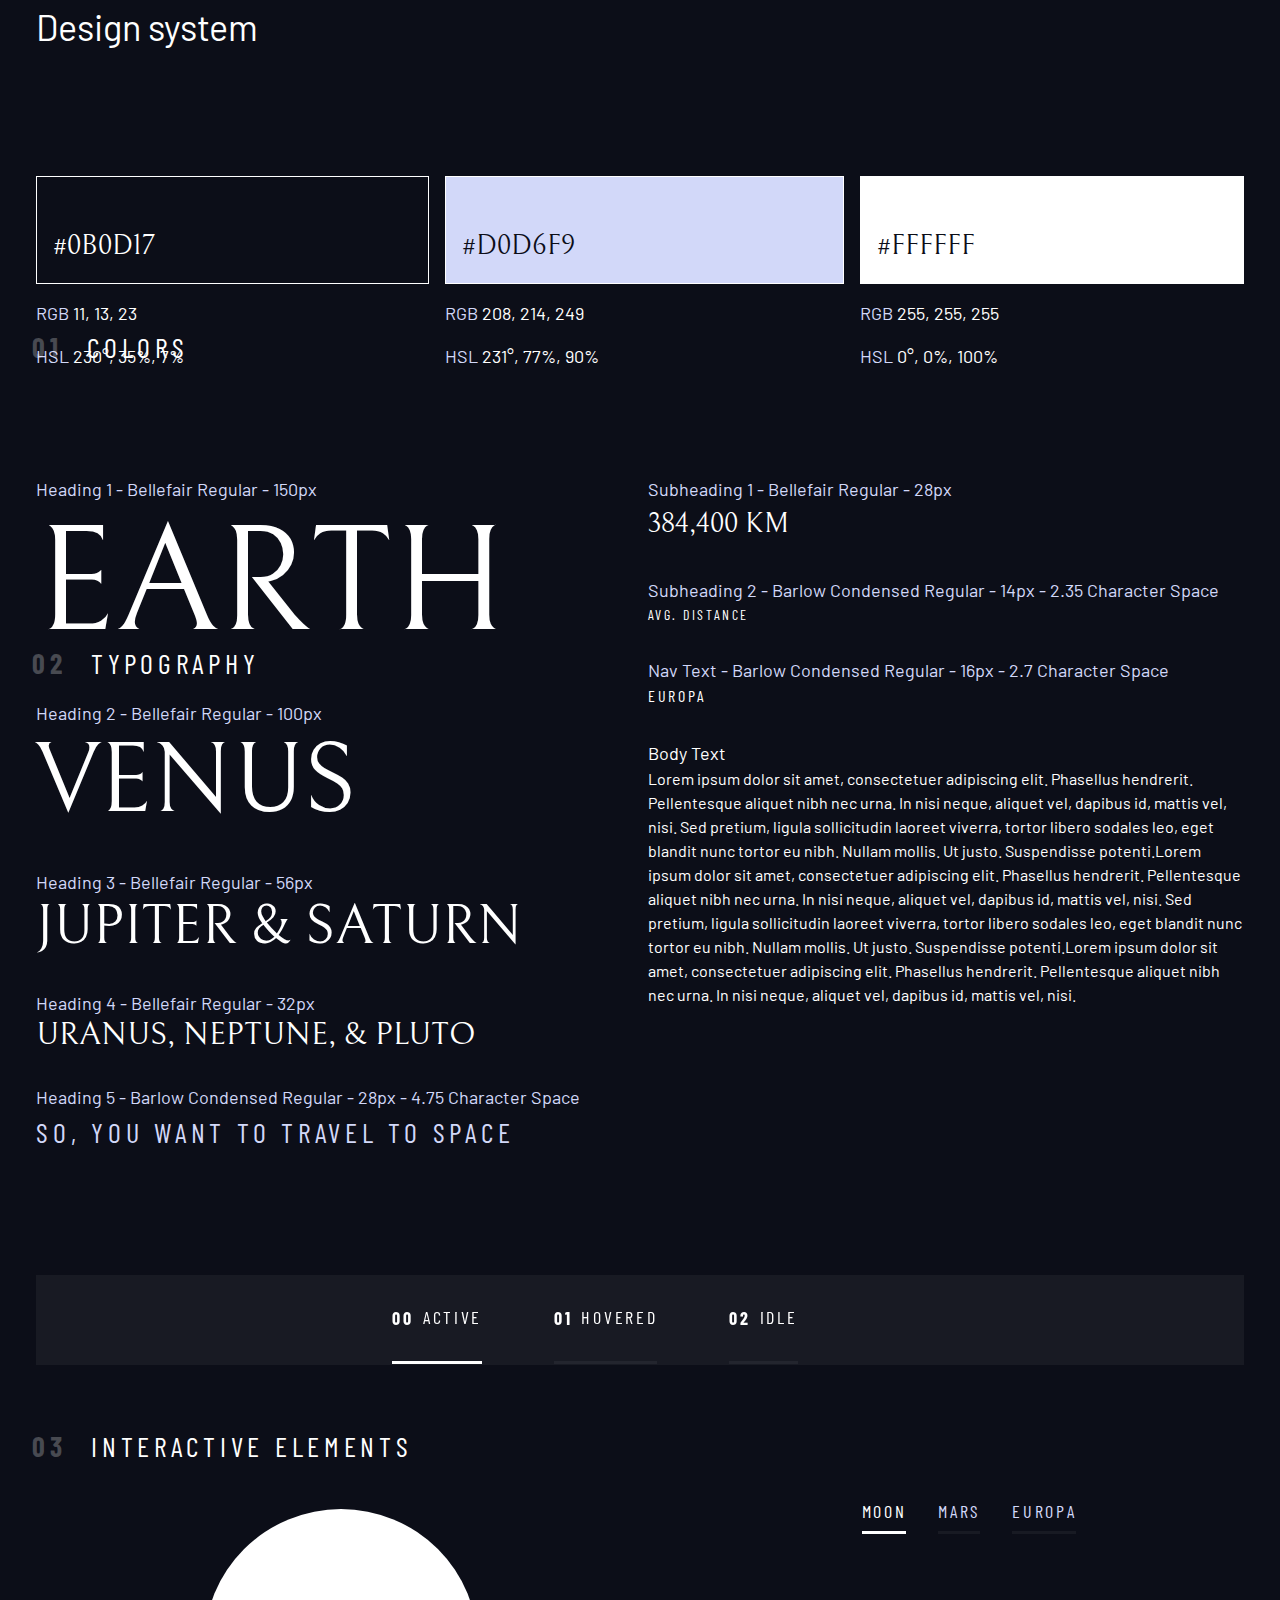
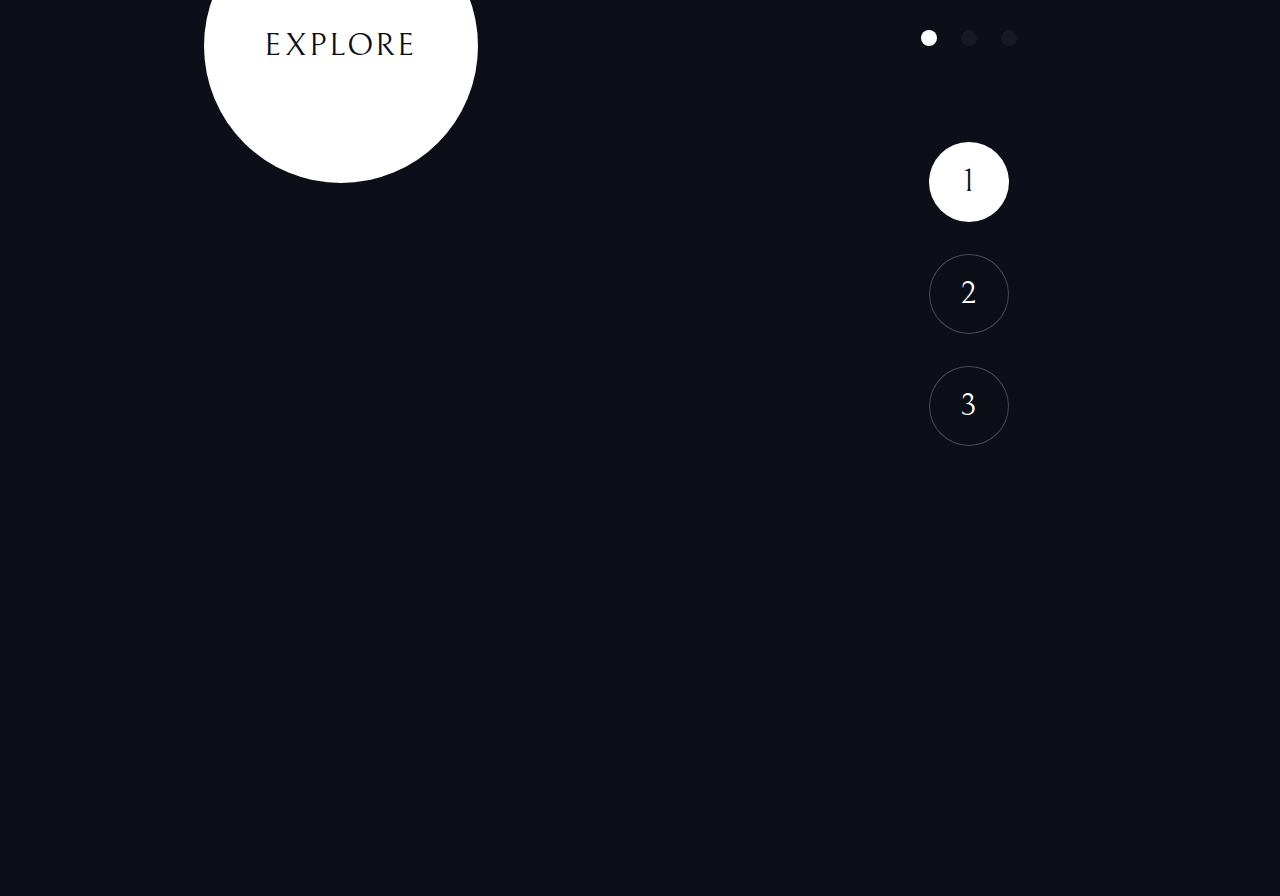
==== design-system.html @ 11d65f8b "initial commit" ====
<!DOCTYPE html>
<html lang="en">
<head>
    <meta charset="UTF-8">
    <meta name="viewport" content="width=device-width, initial-scale=1.0">
    <title>Design system</title>

    <!-- Google fonts -->
    <link rel="preconnect" href="https://fonts.googleapis.com">
    <link rel="preconnect" href="https://fonts.gstatic.com" crossorigin>
    <link href="https://fonts.googleapis.com/css2?family=Barlow+Condensed:wght@400;700&family=Bellefair&family=Barlow:wght@400;700&display=swap"
        rel="stylesheet">

    <link rel="stylesheet" href="./index.css">
</head>
<body>
        
    <div class="container">
        <h1>Design system</h1>
        
        <section id="colors" class="flow" style="margin: 4rem 0">
            <h2 class="numbered-title"><span>01</span> colors</h2>
            <div class="flex">
                <div class="flow" style="flex-grow: 1;">
                    <div class="bg-dark text-white ff-serif fs-500" style="padding: 3rem 1rem 1rem; border: 1px solid white">#0B0D17</div>
                    <p><span class="text-light">RGB</span> 11, 13, 23</p>
                    <p><span class="text-light">HSL</span> 230°, 35%, 7%</p>
                </div>
                <div class="flow" style="flex-grow: 1;">
                    <div class="bg-light text-dark ff-serif fs-500" style="padding: 3rem 1rem 1rem; border: 1px solid white">#D0D6F9</div>
                    <p><span class="text-light">RGB</span> 208, 214, 249</p>
                    <p><span class="text-light">HSL</span> 231°, 77%, 90%</p>
                </div>
                <div class="flow" style="flex-grow: 1;">
                    <div class="bg-white text-dark ff-serif fs-500" style="padding: 3rem 1rem 1rem; border: 1px solid white;">#FFFFFF</div>
                    <p><span class="text-light">RGB</span> 255, 255, 255</p>
                    <p><span class="text-light">HSL</span> 0°, 0%, 100%</p>
                </div>
            </div>
        </section>




        <section id="typography"  style="margin: 4rem 0">
            <h2 class="numbered-title"><span >02 </span>Typography</h2>
            <div class="flex">
                <div class="flow" style="flex-basis: 100%; --flow-space: 2rem;">
                    <div> 
                        <p class="text-light">Heading 1 - Bellefair Regular - 150px</p>
                        <p class="ff-serif uppercase fs-900">Earth</p>
                    </div>
                    <div> 
                        <p class="text-light">Heading 2 - Bellefair Regular - 100px</p>
                        <p class="ff-serif uppercase fs-800">Venus</p>
                    </div>
                    <div> 
                        <p class="text-light">Heading 3 - Bellefair Regular - 56px</p>
                        <p class="ff-serif uppercase fs-700">Jupiter & Saturn</p>
                    </div>
                    <div> 
                        <p class="text-light">Heading 4 - Bellefair Regular - 32px</p>
                        <p class="ff-serif uppercase fs-600">Uranus, Neptune, & Pluto</p>
                    </div>
                    <div> 
                        <p class="text-light">Heading 5 - Barlow Condensed Regular - 28px - 4.75 Character Space</p>
                        <p class="ff-sans-cond letter-spacing-1 uppercase fs-500 text-light">So, you want to travel to space</p>
                    </div>
                
                </div>
                
                <div class="flow" style="flex-basis: 100%; --flow-space: 2rem;">
                    <div> 
                        <p class="text-light">Subheading 1 - Bellefair Regular - 28px</p>
                        <p class="fs-500 ff-serif uppercase">384,400 km</p>
                    </div>
                    <div> 
                        <p class="text-light">Subheading 2 - Barlow Condensed Regular - 14px - 2.35 Character Space</p>
                        <p class="fs-200 ff-sans-cond uppercase letter-spacing-3">Avg. Distance</p>
                    </div>
                    <div> 
                        <p class="text-light">Nav Text - Barlow Condensed Regular - 16px - 2.7 Character Space</p>
                        <p class="fs-300 ff-sans-cond uppercase letter-spacing-2">Europa</p>
                    </div>
                    <div> 
                        <p class="text-grey">Body Text</p>
                        <p class="fs-300">Lorem ipsum dolor sit amet, consectetuer adipiscing elit. Phasellus hendrerit. Pellentesque aliquet nibh nec urna. In nisi neque, aliquet vel, dapibus id, mattis vel, nisi. Sed pretium, ligula sollicitudin laoreet viverra, tortor libero sodales leo, eget blandit nunc tortor eu nibh. Nullam mollis. Ut justo. Suspendisse potenti.Lorem ipsum dolor sit amet, consectetuer adipiscing elit. Phasellus hendrerit. Pellentesque aliquet nibh nec urna. In nisi neque, aliquet vel, dapibus id, mattis vel, nisi. Sed pretium, ligula sollicitudin laoreet viverra, tortor libero sodales leo, eget blandit nunc tortor eu nibh. Nullam mollis. Ut justo. Suspendisse potenti.Lorem ipsum dolor sit amet, consectetuer adipiscing elit. Phasellus hendrerit. Pellentesque aliquet nibh nec urna. In nisi neque, aliquet vel, dapibus id, mattis vel, nisi. </p>
                    </div>
                </div>
            </div>
        </section>



        <section class="flow" id="interactive-elements">
            <h2 class="numbered-title"><span>03</span> Interactive elements</h2>
            
            <!-- navigation -->
            <div>
                <nav>
                        <ul class="primary-navigation underline-indicators">
                        <li class="active"><span>00</span><a href="">Active</a>
                        <li><span>01</span><a href="">Hovered</a>
                        <li><span>02</span><a href="">Idle</a>
                    </ul>
                </nav>
            </div>
            
            <div class="flex flow" style="justify-content: center; gap: 24rem; --flow-space: 4rem;">
                <div style="margin-top: 5rem;">
                    <!-- explore button -->
                    <!-- for future proofing reasons, the class for this button is "large button" instead of
                    explore button in case its text changes. -->
                    <a href="#" class="flex large-button uppercase ff-serif fs-600 bg-white text-dark letter-spacing-3">Explore</a>
                    <!-- starting this off with utility classes so if there are changes in th future its plug and play. finishing off with large-
                    button class. -->
                </div>
                
                <div class="flow" style="margin-bottom: 50vh; --flow-space: 4rem;">
                    <!-- Tabs -->
                    <div class="tabs-navigation underline-indicators">
                        <button aria-selected="true">Moon</button>
                        <button aria-selected="false">Mars</button>
                        <button aria-selected="false">Europa</button>
                    </div>
                    
                    
                    <!-- Dots -->

                    <div class="dot-indicators flex" style="margin-top: 6rem;">
                        <button aria-selected="true"><span class="sr-only">Slide title</span></button>
                        <button aria-selected="false"><span class="sr-only">Slide title</span></button>
                        <button aria-selected="false"><span class="sr-only">Slide title</span></button>
                    </div>
                    
                    
                    <!-- Numbers -->

                    <div class="large-dot-indicators flex" style="margin-top: 6rem;">
                        <button aria-selected="true"><span class="sr-only">Slide title</span>1</button>
                        <button aria-selected="false"><span class="sr-only">Slide title</span>2</button>
                        <button aria-selected="false"><span class="sr-only">Slide title</span>3</button>
                    </div>
                </div>
            </div>
            
        </section>

    </div>
    
    <script src="index.pack.js"></script>
</body>
</html>
---- index.css ----
/* -------------------------- */
/* Custom Properties          */
/* -------------------------- */


:root {
    /* These are primarily here a custom properties because they may be subject to change and this is
    a very easy way to make those changes without going through all your css classes and making individual changes. */

    /* colors */
    --clr-dark: 230 35% 7%;
    --clr-light: 231 77% 90%;
    --clr-white: 0 0% 100%;

    /* font-sizes */
    --fs-900: 9.375rem;
    --fs-800: 6.25rem;
    --fs-700: 3.5rem;
    --fs-600: 2rem;
    --fs-500: 1.75rem;
    --fs-400: 1.125rem;
    --fs-300: 1rem;
    --fs-200: 0.875rem;
    /* rem is more accessiblity friendly, px may override an individuals manual settings. */
    /* rem is the relative font size to the root element. so relative to 16px which is the default */
    /* to get the rem number DIVIDE the pixel sizes by 16 */

    /* font-families */
    --ff-serif: "Bellefair", serif;
    --ff-sans-cond: "Barlow Condensed", sans-serif;
    --ff-sans-normal: "Barlow", sans-serif;

}


/* -------------------------- */
/* Reset                      */
/* -------------------------- */

/* Box sizing */
*,
*::before,
*::after {
  box-sizing: border-box;
}
/* resizing the pseudo elements as well because the star selector will select everything but not pseudo elements. */
/* this retooling of the box sizes makes calculating width and height a lot easier */
/* by default, height and width are calculated in addition to padding and border. With box-sizing: border-box, the height and width are calculated 
with the padding and border included. */

/* RESET MARGINS */

body, 
h1,
h2,
h3,
h4,
h5,
h6,
p,
figure,
picture {
    margin: 0;
}

/* This one is nice and I see why we do it. This makes it so we have a fresh start on spacing our elements. */

h1,
h2,
h3,
h4,
h5,
h6,
p {
    font-weight: 400;
} 
/* this is to reduce the boldness of the text so it looks like the design file. */


/* SET UP BODY */

body {
    line-height: 1.5;
    min-height: 100vh;
    font-family: var(--ff-sans-normal);
    font-size: var(--fs-400);
    background-color: hsl(var(--clr-dark));
    color: hsl(var(--clr-white));
}

/* line height is default 1.4 but that is typically deemed too small so typically go with 1.5 or 1.6 */
/* min-height: 100vh is a nice touch. I always get a little annoyed with new projects when I forget the body is like 10px high. */

.logo {
    position: absolute;
    top: 3.3rem;
    left: 3rem;
}

/* HAMBURGER */

.hamburger {
    cursor: pointer;
  }
  
  .hamburger-lines {
    transition: transform 1s ease-in-out;
  }
  
  .hamburger.active .line-1 {
    animation: rotateRight .5s ease-in-out forwards;
  }

  .hamburger.active {
    margin-right: .30rem;
  }
  
  .hamburger.active .line-2 {
    animation: opacityDown .5s ease-in-out forwards;
  }
  
  .hamburger.active .line-3 {
    animation: rotateLeft .5s ease-in-out forwards;
  }

  .hamburger .line-1 {
    animation: rotateBackRight .5s ease-in-out forwards;
  }

    .hamburger .line-2 {
        animation: opacityUp .5s ease-in-out forwards;
    }

    .hamburger .line-3 {
        animation: rotateBackLeft .5s ease-in-out forwards;
    }

  @keyframes rotateRight {
    0% {
      transform: rotate(0deg);
    }
    100% {
      transform: rotate(45deg) translate(4px, -5px);
    }
  }

  @keyframes opacityDown {
    0% {
      opacity: 1;
    }
    100% {
      opacity: 0;
    }
  }

    @keyframes rotateLeft {
        0% {
        transform: rotate(0deg);
        }
        100% {
        transform: rotate(-45deg) translate(-10px, -3px);
        }
        
    }

    @keyframes rotateBackRight {
        0% {
        transform: rotate(45deg) translate(-4px, 5px);
        }
        100% {
        transform: rotate(0deg);
        }
    }

    @keyframes opacityUp {
        0% {
        opacity: 0;
        }
        100% {
        opacity: 1;
        }
    }

    @keyframes rotateBackLeft {
        0% {
        transform: rotate(-45deg) translate(10px, 3px);
        }
        100% {
        transform: rotate(0deg);
        }
    }
    
  

/* -------------------------- */



.nav-list-container {
    position: absolute;
    top: 2rem;
    right: 0;
}

/* home page css*/
.home-page {
    background-image: url('./assets/home/background-home-desktop.jpg');
    background-size: cover;
}

.home-text-container {
    flex-direction: column;
    margin-top: 20rem;
    --flow-space: 1rem;
}

.home-paragraph {
    margin-right: 28.5rem;
    line-height: 2rem;
}

/* destination page css */
.destination-page {
    background-image: url('./assets/destination/background-destination-desktop.jpg');
    background-size: cover;
}

.dest-image-container {
    margin-top: 2rem;
    margin-right: 10rem;
    --flow-space: 3rem;
    min-width: 28rem;
}

.dest-img {
    aspect-ratio: 1/1;
}

.dest-paragraph {
    line-height: 2rem;
    display: -webkit-box;
    -webkit-line-clamp: 4;
    -webkit-box-orient: vertical;  
    overflow: hidden;
    margin-bottom: 1rem;
}

.dest-content-container {
    --flow-space: 2rem;
    flex-direction: column;
    margin-right: 1.5rem;
    max-width: 27rem;
}

.dest-travel-container {
   padding-top: 1.5rem;
   border-top: solid 1px hsl(var(--clr-white)/ .25); 
}

.dest-travel-container :first-child {
    margin-right: 3rem;
}

.dest-travel-text-container {
    --flow-space: 1rem;
}

/* crew page css */
.crew-page {
    background-image: url('./assets/crew/background-crew-desktop.jpg');
    background-size: cover;
}

.crew-image {
    position: fixed;
    bottom: 0;
    /* right: 10%; */
    margin-left: 3rem;
}

.crew-content-container {
    margin-top: 13rem;
}

.crew-text-menu-container {
    flex: 1;
    --flow-space: 1rem;
    flex-direction: column;
    margin-top: 8rem;
}

#crew-menu {
    margin-top: 6rem;
    justify-content: flex-start;
}

.crew-image-container {
    flex: 1;    
}

/* technology page css */
.technology-page {
    background-image: url('./assets/technology/background-technology-desktop.jpg');
    background-size: cover;
}

.tech-content-container {
    flex-direction: column;
    margin-right: 10rem;
    --flow-space: 3rem;
    min-width: 28rem;
}

.tech-text-container {
    flex-direction: column;
    padding-top: 6rem;
    padding-left: 7rem;
}

.tech-paragraph {
    margin-right: 23rem;
    line-height: 2rem;
}

.tech-menu-container {
    margin-top: 6.5rem;
}

@media (max-width: 1235px) {
    .tech-text-container {
        padding-left: 1rem;
    }
}

.tech-image-container {
    --flow-space: 2rem;
    flex-direction: column;
    position: absolute;
    right: 0;
    margin-top: 3rem;
}


/* MAKE IMAGES EASIER TO WORK WITH */

img,
picture {
    display: block;
    max-width: 100%;
}

/* display block just helps with spacing issues. */
/* makes sure images will shrink when viewport gets narrower. */


/* MAKE FORMS EASIER TO WORK WITH */

input,
button,
textarea,
select {
    font: inherit;
}

/* ooooooooooooook, did NOT know font properties where not inherited by default on these bad boys! */


/* REMOVE ANIMATIONS FOR PEOPLE WHO HAVE TURNED THEM OFF */

@media (prefers-reduced-motion: reduce) {
    *,
    *::before,
    *::after{
        animation-duration: 0.01ms !important;
        animation-iteration-count: 1 !important;
        transition-duration: 0.01ms !important;
        scroll-behavior: auto !important;
    }
}

/* wow, very grateful to come accross this. I have been wanting to make sure that all of my projects are as accesible as possible and this is a very
important step in doing just that. */


/* -------------------------- */
/*Utility Classes             */
/* -------------------------- */

.flex {
    display: flex;
    gap: var(--gap, 1rem);
}

.grid {
    display: grid;
    gap: var(--gap, 1rem);
}

/* variable gap so that can be easily changed for everything later but a default of 1rem for the time being. */

.flow > * + * {
    margin-top: var(--flow-space, 1rem);
}
/* * + * is a sibling selector. It selects all elements that are siblings of another element. This will not affect the top child 
because this selector is looking to see if the child has a sibling above it in the html. */
/* you can acheive the same thing with: .flow > *:not(:first-child) HOWEVER this adds secificity and could cause issues with overriding styling. */
/* this spacing method comes from Andy Bell. */

.container {
    padding-inline: 2em; 
    margin-inline: auto;
    max-width: 80rem;
}

/* padding of 0 on top and bottom, 2em on left and right to keep things from touching side of the page. */
/* HOWEVER there is modern css padding-inline that uses your main axis (which is x I guess?) and adds 2em on both sides. */
/* margin-inline is similar thinking to the padding.  */

.top-section {
    margin-top: 15rem;
}

.bottom-section {
    margin-bottom: 10vh;
}

.sr-only {
    position: absolute;
    width: 1px;
    height: 1px;
    padding: 0;
    margin: -1px;
    overflow: hidden;
    clip: rect(0, 0, 0, 0);
    white-space: nowrap; /* added line */
    border: 0;
}

/* sr-only is a class that is used to hide things from the screen but not from screen readers. Again, another really imporant tool for 
accessibility. */

/* colors */

/* RGB and HSL have an advantage over hex which is that it is easier to change the alpha. */

.bg-dark { background-color: hsl(var(--clr-dark) /* / 0.9 if we uncomment this it will change the alpha by .9*/);}
.bg-light {background-color: hsl(var(--clr-light));}
.bg-white {background-color: hsl(var(--clr-white));}
.bg-light-two {background-color: hsl(var(--clr-light)/.2);} 

.text-light {color: hsl(var(--clr-light));} 
.text-white {color: hsl(var(--clr-white));}
.text-dark {color: hsl(var(--clr-dark));}

/* HSL MUST BE NEXT TO BRAKETS: hsl (BAD)  ----  hsl(GOOD) */


/* typography */

.ff-serif { font-family: var(--ff-serif); } 
.ff-sans-cond { font-family: var(--ff-sans-cond); } 
.ff-sans-normal { font-family: var(--ff-sans-normal); } 

.letter-spacing-1 { letter-spacing: 4.75px; } 
.letter-spacing-2 { letter-spacing: 2.7px; } 
.letter-spacing-3 { letter-spacing: 2.35px; } 

.uppercase { text-transform: uppercase; }
/* this utility class is very handy, remember this one because im sure it will come up a lot. */

.fs-900 { font-size: var(--fs-900); }
.fs-800 { font-size: var(--fs-800); }
.fs-700 { font-size: var(--fs-700); }
.fs-600 { font-size: var(--fs-600); }
.fs-500 { font-size: var(--fs-500); }
.fs-400 { font-size: var(--fs-400); }
.fs-300 { font-size: var(--fs-300); }
.fs-200 { font-size: var(--fs-200); }


.fs-900,
.fs-800,
.fs-700,
.fs-600 {
    line-height: 1.1;
}

.numbered-title {
    font-family: var(--ff-sans-cond);
    font-size: var(--fs-500);
    text-transform: uppercase;
    letter-spacing: 4.72px;
    position: relative;
    top: 13rem;
    right: .25rem;
}

/* dont forget you can reference specific elements nested within the element with the assigned class */
.numbered-title span {
    color: hsl(var(--clr-white)/ .25);
    margin-right: .5em;
    font-weight: 700;
}



/* -------------------------- */
/*Componenets                 */
/* -------------------------- */

/* Componenets are more complex. They may be for one element on a page but they have larger complexity to them compared to utility classes. */

.large-button-container {
    margin-top: 27rem;
    margin-right: 1.5rem;
}

.large-button {
    justify-content: center;
    align-items: center;
    width: 17.12rem;
    height: 17.12rem;
    border-radius: 50%;
    border: 0;
    text-decoration: none;
    text-align: center;
    box-shadow: 0 0 0 0 hsl(var(--clr-white)); /* lol, I did this on accident to try and animate a mouse off effect and its actually really cool!*/
    transition: box-shadow 0.8s ease-in-out;
    cursor: pointer;
}

.large-button a {
    text-decoration: none;
    color: hsl(var(--clr-dark));
}

.large-button:hover{
    box-shadow: 0 0 0 5rem hsl(var(--clr-white)/.10);
    /* transition: box-shadow 0.7s ease-in-out; This was causing issues where I couldn't animate the mouse out. This is because the 
    transition was strictly for when you enter the hover state and not when you leave it. To fix this I moved the transition to the .large-button
    class so it would apply to both.*/
}



/* .large-button {
    display: grid;
    place-items: center;
    padding: 0 2em;
    border-radius: 50%;
    z-index: 1; this here is important because it keeps the index of the pseudo element within the context of this element. 
    aspect-ratio: 1;
    text-decoration: none;
}   Kevin Powells solution. -- the apsect ratio is a cool new modern css thing to play around with. I also like how with 
grid you can simply center something with only one line.*/


/* .large-button::after {
    content: '';
    position: absolute;
    z-index: -1;
    width: 100%;
    height: 100%;
    background: hsl( var(--clr-white) / .15);
    border-radius: 50%;
    opacity: 0;
    transition: opacity 500ms linear, transform 750ms ease-in-out;
}

.large-button:hover::after,
.large-button:focus::after {
    opacity: 1;
    transform: scale(1.5);
} Kevin's solution to the animated hover. Very interesting, thought my solution was a bit simpler but there may be more
to whats going on here. I would very much like to know what the pros and cons would be to each approach. Regardless
I really like pseudo-elements and enjoyed learning about his solution to this problem.*/



.primary-navigation {
    display: flex;
    justify-content: center;
    gap: var(--gap, 4.5rem);
    --underline-gap: 1.8rem 0;
    margin: 0;
    padding: 0 12em 0 7em;
    align-items: center;
    height: 5em;
    list-style: none;
    background-color: hsl(var(--clr-white)/ .05);
    backdrop-filter: blur(20px);
}

.primary-navigation a{
    text-decoration: none;
    color: hsl(var(--clr-white));
    font-size: var(--fs-400);
    font-family: var(--ff-sans-cond);
    letter-spacing: 2.7px;
    text-transform: uppercase;
    padding: 1.8em 0;
}

.primary-navigation span{
    margin-right: .5em;
    letter-spacing: 2.7px;
    font-family: var(--ff-sans-cond);
    font-weight: 700;
}

.primary-navigation::before {
    content: '';
    position: absolute;
    top: rem(2.5);
    right: 57rem;
    width: 31.5vw;
    height: 1px;
    background-color: hsl(var(--clr-white)/ .25);
}


.tabs-navigation {
    display: flex;
    justify-content: flex-start;
    align-items: center;
    gap: var(--gap, 2rem);
    margin: 0;
    padding: 0;
    list-style: none;
    background-color: hsl(var(--clr-white)/0);
}

.tabs-navigation button{
    color: hsl(var(--clr-light));
    font-size: var(--fs-400);
    font-family: var(--ff-sans-cond);
    background-color: hsl(var(--clr-dark)/0);
    letter-spacing: 2.7px;
    text-transform: uppercase;
    padding: .3em 0;
}


.dot-indicators {
    display: flex;
    justify-content: center;
    align-items: center;
    margin: 0;
    padding: 0;
    background-color: hsl(var(--clr-dark)/ 0);
    gap: var(--gap, 1.5rem);
}

.dot-indicators > * {
    background-color: hsl(var(--clr-white)/ .05);
    height: 1rem;
    width: 1rem;
    border-radius: 50%;
    cursor: pointer;
    border: 0;
}

.dot-indicators > *:hover,
.dot-indicators > *:focus {
    background-color: hsl(var(--clr-white)/ .50);
}

.dot-indicators > .active,
.dot-indicators > [aria-selected="true"] {
    background-color: hsl(var(--clr-white));
}


/*     LARGE DOT INDICATORS       */

.large-dot-indicators {
    display: flex;
    flex-direction: column;
    justify-content: center;
    align-items: center;
    padding: 0;
    background-color: hsl(var(--clr-dark)/0);
    gap: var(--gap, 2rem);
}

.large-dot-indicators > * {
    background-color: hsl(var(--clr-dark));
    border: solid .05em hsl(var(--clr-white)/ .25);
    color: hsl(var(--clr-white));
    height: 5rem;
    width: 5rem;
    font-family: var(--ff-serif);
    font-size: var(--fs-600);
    border-radius: 50%;
    cursor: pointer;
}

.large-dot-indicators > *:hover,
.large-dot-indicators > *:focus {
    border: solid .05rem hsl(var(--clr-white));
}

.large-dot-indicators > .active,
.large-dot-indicators > [aria-selected="true"] {
    background-color: hsl(var(--clr-white));
    color: hsl(var(--clr-dark));
}


.underline-indicators > * {
    padding: var(--underline-gap, 1.6em 0);
    border: 0;
    border-bottom: solid .2rem hsl(var(--clr-white)/ .05);
    cursor: pointer;
}

.underline-indicators > *:hover,
.underline-indicators > *:focus {
    border-color: hsl(var(--clr-white)/ .50);
}

.underline-indicators > .active,
.underline-indicators > [aria-selected="true"] {
    border-color: hsl(var(--clr-white));
    color: hsl(var(--clr-white)/ 1);
}

/* .underline-indicators:hover > * {
    border-bottom: solid 4px hsl(var(--clr-white)/ .25);
}

.underline-indicators:active > * {
    border-bottom: solid 4px hsl(var(--clr-white));
} I saved this because this particular selector will affect ALL decendents when the event happens instead of the specific decendent that the event is 
acting upon.*/


/* -------------------------- */
/*Animations                  */
/* -------------------------- */

.rightside-content {
    animation: fadeInRight 2.3s ease-in-out;
}

.quick-rightside-content {
    animation: fadeInRight 1.5s ease-in-out;
}


.quick-rightside-out {
    animation: fadeOffRight 1.5s ease-in-out;
}

.leftside-content {
    animation: fadeInLeft 2s ease-in-out;
}

.quick-leftside-content {
    animation: fadeInLeft 1.5s ease-in-out;
}

.bottom-content {
    animation: fadeUp 2.5s ease-in-out;
}

.quick-bottom-content {
    animation: fadeUp 1.5s ease-in-out;
}

.top-content {
    animation: fadeDown 2.5s ease-in-out;
}

.quick-top-content {
    animation: fadeDown 1.5s ease-in-out;
}

.fade-in-content {
    animation: fadeIn 2.5s ease-in-out;
}

.quick-fade-in-content {
    animation: fadeIn 1.5s ease-in-out;
}

.fade-out-content {
    animation: fadeOut 1.5s ease-in-out;
}

@keyframes fadeOffRight {
    0% {
        opacity: 1;
        transform: translateX(0);
    }
    100% {
        opacity: 0;
        transform: translateX(100%);
    }
}

@keyframes fadeOffLeft {
    0% {
        opacity: 1;
        transform: translateX(0);
    }
    100% {
        opacity: 0;
        transform: translateX(-100%);
    }
}

@keyframes fadeInRight {
    0% {
        opacity: 0;
        transform: translateX(100%);
    }
    100% {
        opacity: 1;
        transform: translateX(0);
    }
}

@keyframes fadeInLeft {
    0% {
        opacity: 0;
        transform: translateX(-100%);
    }
    100% {
        opacity: 1;
        transform: translateX(0);
    }
}

@keyframes fadeDown {
    0% {
        opacity: 0;
        transform: translateY(-100%);
    }
    100% {
        opacity: 1;
        transform: translateY(0);
    }
}

@keyframes fadeUp {
    0% {
        opacity: 0;
        transform: translateY(100%);
    }
    100% {
        opacity: 1;
        transform: translateY(0);
    }
}

@keyframes fadeIn {
    0% {
        opacity: 0;
    }
    100% {
        opacity: 1;
    }
}

@keyframes fadeOut {
    0% {
        opacity: 1;
    }
    100% {
        opacity: 0;
    }
}



/* -------------------------- */
/*Media Queries               */
/* -------------------------- */

/* MAX-WIDTH 1480PX */

@media (max-width: 1480px) {
    .primary-navigation::before {
        display: none;
    }
}

/* MAX-WIDTH 1080PX */

@media (max-width: 1080px) {
    .primary-navigation {
        padding: 0 3rem 0 3rem;
        gap: var(--gap, 1.5rem);
    }
}

/* MAX-WIDTH 768PX */

@media (max-width: 768px) {

    body {
        max-width: 768px;
        min-height: 1024px;
        max-height: 1024px;
    }

    .logo {
        top: 1.5rem;
        left: 2rem;
    }

    .nav-list-container {
        top: 0;
    }

    .flow > * + * {
        margin-top: .75rem;
    }

    .flex {
        flex-direction: column;
        justify-content: center;
        align-items: center;
    }

    .top-section {
        margin-top: 4rem;
    }

    /* home media queries */

    .home-page {
        background-image: url('./assets/home/background-home-tablet.jpg');
        background-repeat: no-repeat;
        background-position: center;
        background-size: cover;
    }

    .home-text-container {
        margin-top: 12rem;
    }

    .home-paragraph {
        margin-right: 0;
        text-align: center;
    }

    .large-button-container {
        margin-top: 7rem;
    }

    /* destination media queries */
    .destination-page {
        background-image: url('./assets/destination/background-destination-tablet.jpg');
        background-repeat: no-repeat;
        background-position: center;
        background-size: cover;
    }

    #dest-name {
        margin-top: 2rem;
        font-size: 5rem;
    }

    .dest-image-container {
        margin-top: 9rem;
        margin-right: 0;
        min-width: 0;
        width: 300px;
        height: 300px;
    }

    .dest-img {
        width: 300px;
        height: 300px;
        aspect-ratio: 1/1;
    }

    .dest-paragraph {
        text-align: center;
        font-size: var(--fs-200);
    }

    .dest-content-container {
        min-width: 0;
        margin: 0;
        max-width: max-content;
    }

    .dest-travel-container {
        flex-direction: row;
        max-width: max-content;
        gap: 5rem;
        padding: 1.5rem 5rem 0 5rem; 
    }

    /* crew media queries */

    .crew-page {
        background-image: url('./assets/crew/background-crew-tablet.jpg');
        background-repeat: no-repeat;
        background-position: center;
        background-size: cover;
    }

    .crew-image {
        position: fixed;
        bottom: 0;
        right: 15%;
        margin-left: 0;
        min-width: 384px;
        height: 539.5px;
        width: 532px;
        object-fit: scale-down;
        object-position: center;
    }

    #crew-role {
        font-size: 1.5rem;
    }

    #crew-name {
        font-size: 2.5rem;
    }

    #crew-bio {
        font-size: var(--fs-300);
    }

    .crew-content-container {
        margin-top: 5rem;
    }

    .crew-text-menu-container {
       max-width: 80rem;
       justify-content: center;
       margin-top: 6rem;
       text-align: center;
    }

    #crew-menu {
      scale: 50%;
      margin-top: .5rem;
    }

    /* technology media queries */

    .technology-page {
        background-image: url('./assets/technology/background-technology-tablet.jpg');
        background-repeat: no-repeat;
        background-position: center;
        background-size: cover;
    }

    .tech-content-container {
        margin-top: 25rem;
        margin-right: 0;
        min-width: none;
    }

    .tech-paragraph {
        margin-right: 0;
        text-align: center;
    }

    .tech-menu-container {
        scale: 75%;
        margin-top: 3rem;
    }

    .tech-text-container {
        padding-top: 1rem;
        padding-left: 0;
    }

    .tech-image-container {
        bottom: 50%;
        margin-top: 0;
        
    }


    /* utility class media queries */

    .numbered-title {
        position: relative;
        top: 8rem;
        left: 1rem;
        font-size: var(--fs-400);
    }

    .primary-navigation {
        padding: 0 3rem 0 3rem;
        gap: var(--gap, 1.5rem);
    }

    .primary-navigation span {
        display: none;
    }

    .primary-navigation a {
        font-size: var(--fs-200);
    }

    .large-button {
        width: 17.12rem;
        height: 17.12rem;
    }

    .dot-indicators {
        flex-direction: row;
    }

    .large-dot-indicators {
        flex-direction: row;
    }

    .large-dot-indicators > * {
        height: 5rem;
        width: 5rem;
    }

    .large-dot-indicators > *:hover,
    .large-dot-indicators > *:focus {
        border: solid .05rem hsl(var(--clr-white));
    }

    .large-dot-indicators > .active,
    .large-dot-indicators > [aria-selected="true"] {
        background-color: hsl(var(--clr-white));
        color: hsl(var(--clr-dark));
    }

    .underline-indicators > * {
        padding: var(--underline-gap, 1.6em 0);
        border: 0;
        border-bottom: solid .2rem hsl(var(--clr-white)/ 0);
        cursor: pointer;
    }

    .underline-indicators > *:hover,
    .underline-indicators > *:focus {
        border-color: hsl(var(--clr-white)/ .50);
    }

    .underline-indicators > .active,
    .underline-indicators > [aria-selected="true"] {
        border-color: hsl(var(--clr-white));
        color: hsl(var(--clr-white)/ 1);
    }
}

@media (min-width: 376px) {
    .hamburger {
        display: none;
    }
}

/* MAX-WIDTH 375PX */

@media (max-width: 375px) {

    .home-page body html {
        max-width: 375px;
        min-height: 667px;
    }

    .flex {
        flex-direction: column;
        align-items: center;
    }

    .container {
        padding-inline: 1rem;
        max-width: 23.4rem;

    }

    .primary-navigation {
        position: relative;
        visibility: hidden;
        padding: 7rem 0 0 2rem;
        height: 100vh;
        width: 0;
        justify-content: flex-start;
        align-items: flex-start;
        flex-direction: column;
        z-index: 1;
    }

    .primary-navigation > * {
        border: none;
        padding: 0;
    }

    .primary-navigation span {
        display: inline-block;
    }

    .bottom-section {
        margin-bottom: 0;
    }

    .hamburger {
        position: absolute;
        top: 1.75rem;
        right: 1.5rem;
        z-index: 2;
    }

    .numbered-title {
        left: 4rem;
        top: 5.5rem;
        font-size: var(--fs-300);
        letter-spacing: 2.7px;
    }

    .crew-page .numbered-title {
        left: 6rem;
    }

    .technology-page .numbered-title {
        left: 5rem;
    }

    .numbered-title span {
        margin-right: 1em;
    }

    .tabs-navigation {
        gap: var(--gap, 1.25rem);
    }

    .tabs-navigation button {
        font-size: var(--fs-300);
    }

    /* home page mobile */

    .home-page {
        background-image: url('./assets/home/background-home-mobile.jpg');
        background-repeat: no-repeat;
        background-position-y: 0rem;
        background-size: contain;
        height: 667px;
        width: 375px;
        overflow: hidden;
    }

    .home-text-container {
        margin-top: 8rem;
    }

    .home-intro {
        font-size: var(--fs-300);
    }

    .home-title {
        font-size: 5rem;
    }

    .home-paragraph {
        font-size: var(--fs-200);
    }

    .large-button-container {
        margin-top: 1.75rem;
        margin-left: 1.5rem;
        height: 150px;
        width: 150px;
    }

    .large-button {
        width: 150px;
        height: 150px;
        font-size: var(--fs-400); 
    }

    .large-button a {
        margin-top: .25rem;
    }

    /* destination page mobile */

    .destination-page {
        background-image: url('./assets/destination/background-destination-mobile.jpg');
        background-repeat: no-repeat;
        background-size: cover;
        aspect-ratio: 15/34;
        height: 850px;
        width: 375px;
    }
    
    .dest-content-container {
        gap: 0;
    }

    .dest-image-container {
        margin-top: 4rem;
        margin-right: 0;
        min-width: 0;
        height: 170px;
        width: 170px;
    
    }

    /* ^^^ SCALE REALLY SCREWED WITH ME FOR A WHILE ON THIS ONE!!!
    I had .68 scale set to tablet size and then .40~ on mobile and I couldn't figure out why the container wasnt fitting to its content since it is a flex item. Come to find out scale only seems to scale down the content, not the container. Since I had scaled it down in two diff media queries it made it even harder to decipher what was going on. I need to be very careful with this in the future.  */

    .dest-paragraph {
        font-size: var(--fs-200);
        padding-bottom: 1.5rem;
    }

    #dest-description {
        margin-top: 0;
        margin-bottom: 0;
    }

    #dest-name {
        padding-top: .25rem;
        font-size: var(--fs-700)
    }

    .dest-travel-container {
        padding-top: 4rem;
        padding: 0;
        gap: var(--gap, .5rem);
    
        text-align: center;
    }

    .dest-travel-container > :first-child {
        margin: 0;
        padding-top: 1.5rem;
        width: 20rem;
    }

    .dest-travel-container > :nth-child(2) {
        margin: 0;
        width: 20rem;
    }

    .dest-travel-container > *:first-child > *:first-child {
        /* CSS styles for the first child of the first child */
        font-size: var(--fs-200);
        margin: 0;
      }

    .dest-travel-container > *:first-child > *:nth-child(2) {
        /* CSS styles for the last child of the first child */
        font-size: var(--fs-500);
        
      }

    .dest-travel-container > *:nth-child(2) > *:first-child {
        /* CSS styles for the first child of the last child */
        font-size: var(--fs-200);
        margin: 0;
      }

    .dest-travel-container > *:nth-child(2) > *:nth-child(2) {
        /* CSS styles for the last child of the last child */
        font-size: var(--fs-500);
        
      }

    /* crew page mobile */

    .crew-page {
        background-image: url('./assets/crew/background-crew-mobile.jpg');
        background-repeat: no-repeat;
        background-size: cover;
        aspect-ratio: 15/34;
        height: 710px;
        width: 375px;
    }

    #crew-role {
        font-size: var(--fs-300);
    }

    #crew-name {
        font-size: var(--fs-500);
    }

    #crew-bio {
        font-size: var(--fs-300);
    }

    .crew-image {
        position: fixed;
        bottom: 30rem;
        left: 20%;
        margin-left: 0;
        min-width: 0;
        height: 226.15px;
        width: 222px;
        object-fit: scale-down;
        object-position: center;
        border-bottom: solid .1rem hsl(var(--clr-white)/ .25);
    }

    .crew-text-menu-container {
        margin-top: 20rem;
    }

    /* technology page mobile */

    .technology-page {
        background-image: url('./assets/technology/background-technology-mobile.jpg');
        background-repeat: no-repeat;
        background-size: cover;
        aspect-ratio: 15/34;
        height: 710px;
        width: 375px;
    }

    .tech-image-container {
        top: 8rem;
        height: 170px;
    }

    .tech-image-container img {
        height: 170px;
    }

    .tech-content-container {
        margin-top: 11rem;
    }

    .tech-content-container h2 {
        font-size: var(--fs-500);
    }

    .tech-content-container p {
        font-size: var(--fs-200);
    }

    .tech-paragraph {
        margin-inline: 12%;
    }

    .dot-indicators {
        flex-direction: row;
    }

}
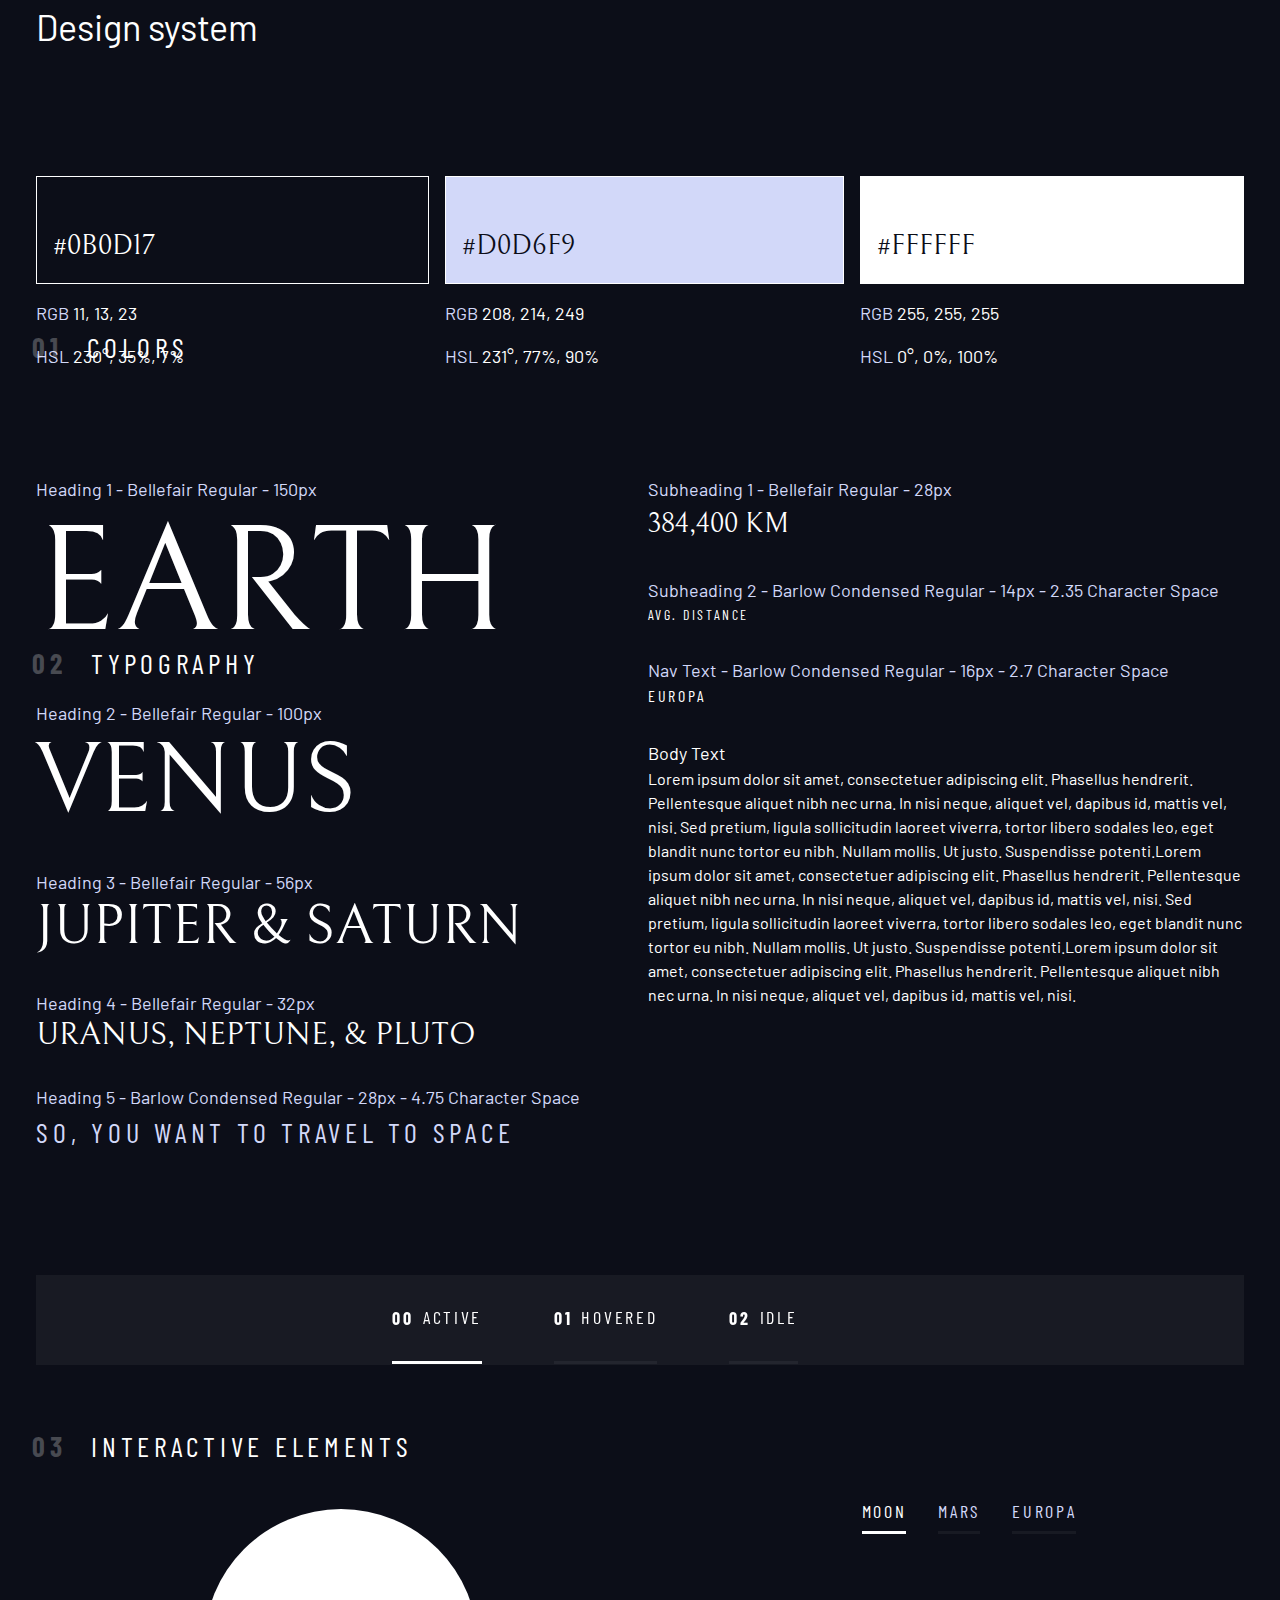
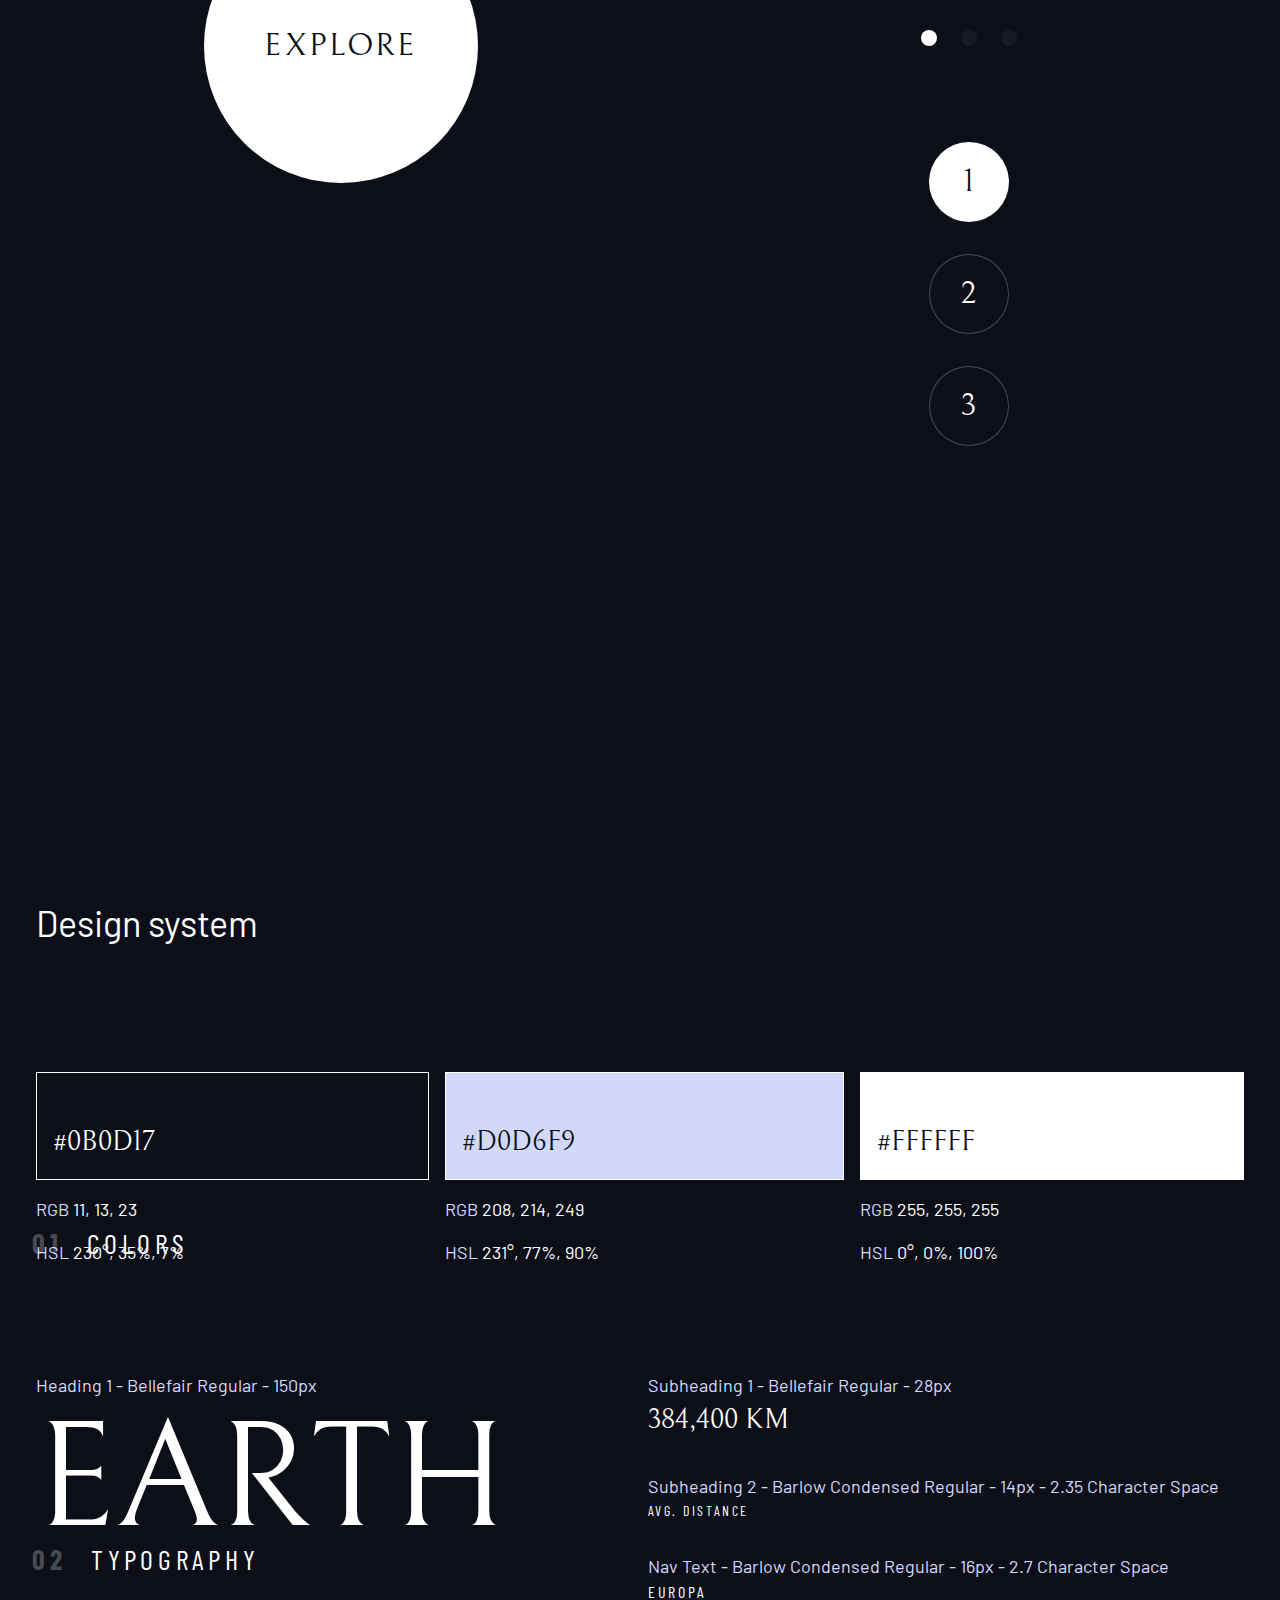
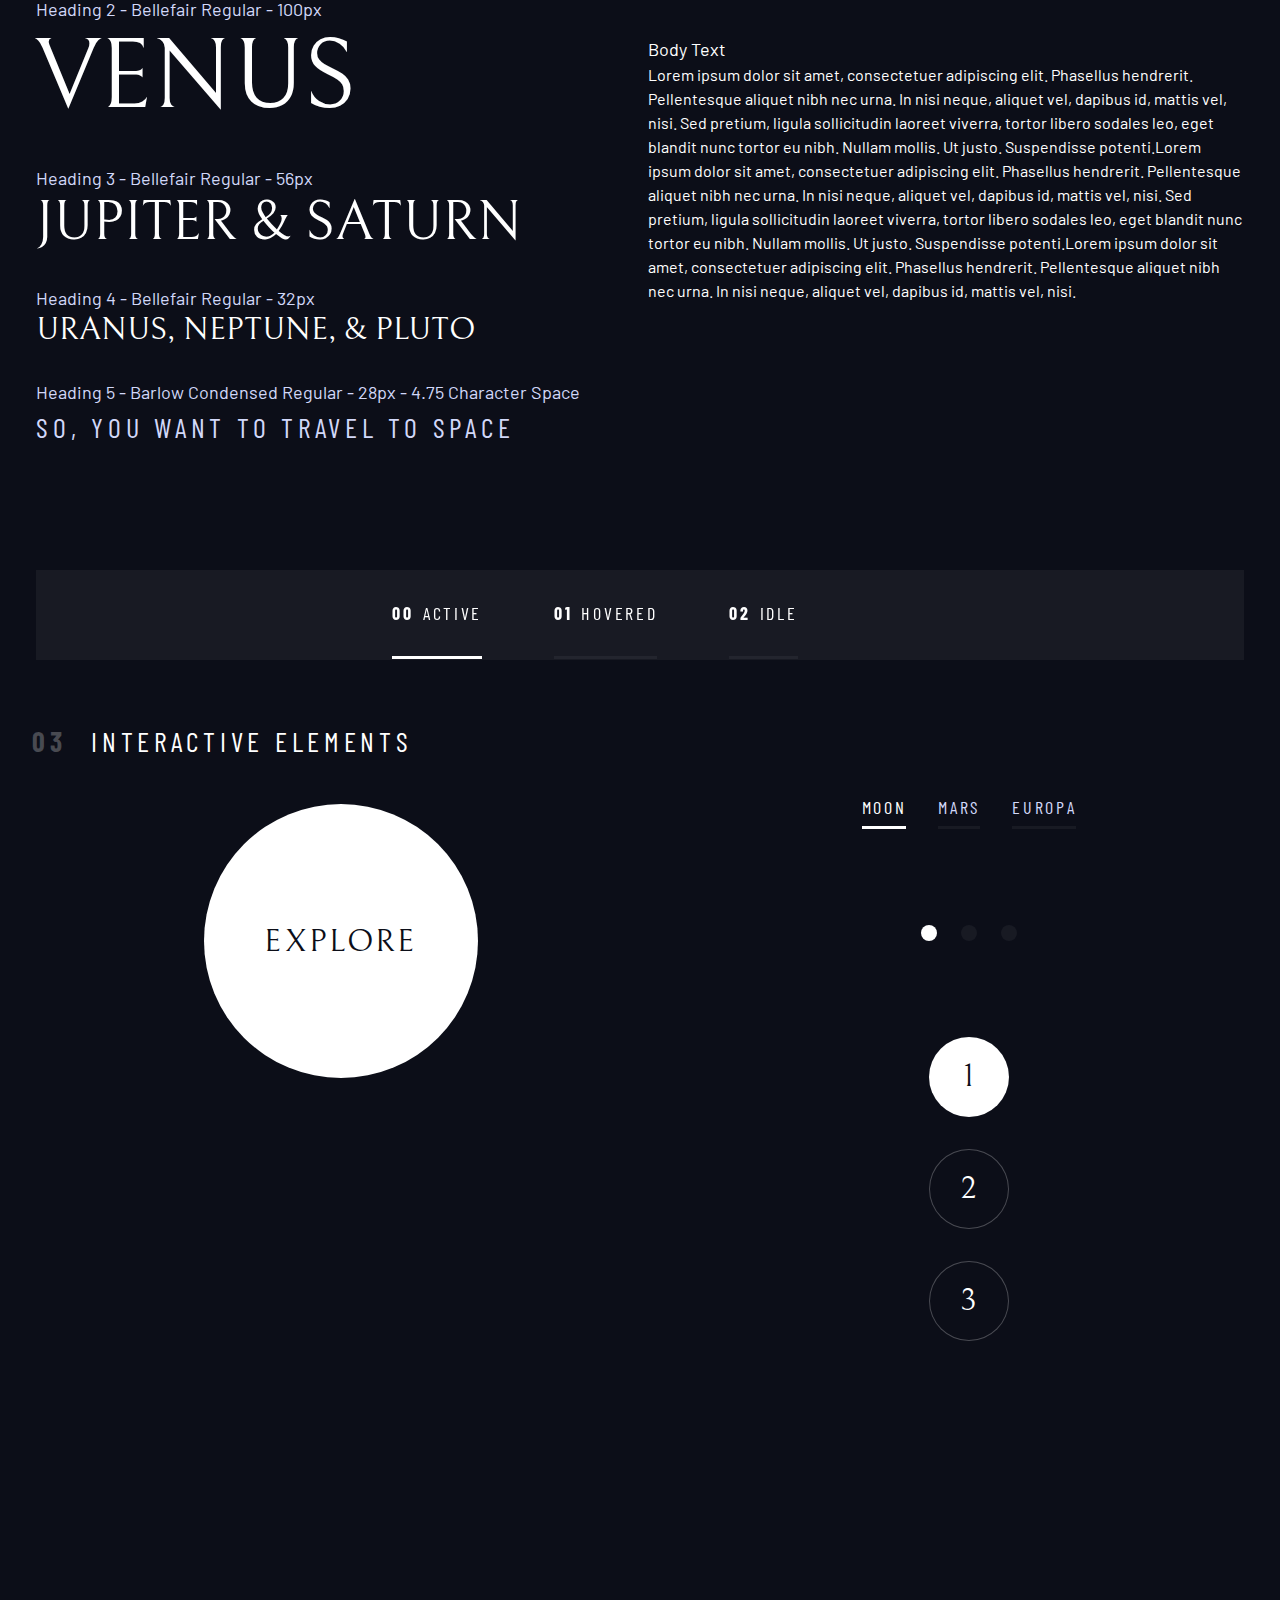
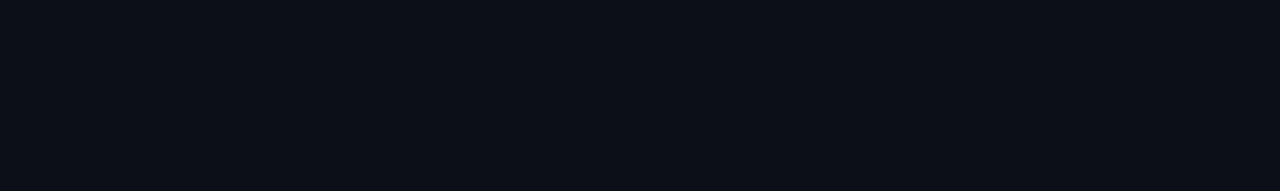
==== commit 861d2b8a: "Merge branch 'main' of https://github.com/DEAckeret/Space-Tourism" ====
--- a/design-system.html
+++ b/design-system.html
@@ -1,153 +1,306 @@
-<!DOCTYPE html>
-<html lang="en">
-<head>
-    <meta charset="UTF-8">
-    <meta name="viewport" content="width=device-width, initial-scale=1.0">
-    <title>Design system</title>
-
-    <!-- Google fonts -->
-    <link rel="preconnect" href="https://fonts.googleapis.com">
-    <link rel="preconnect" href="https://fonts.gstatic.com" crossorigin>
-    <link href="https://fonts.googleapis.com/css2?family=Barlow+Condensed:wght@400;700&family=Bellefair&family=Barlow:wght@400;700&display=swap"
-        rel="stylesheet">
-
-    <link rel="stylesheet" href="./index.css">
-</head>
-<body>
-        
-    <div class="container">
-        <h1>Design system</h1>
-        
-        <section id="colors" class="flow" style="margin: 4rem 0">
-            <h2 class="numbered-title"><span>01</span> colors</h2>
-            <div class="flex">
-                <div class="flow" style="flex-grow: 1;">
-                    <div class="bg-dark text-white ff-serif fs-500" style="padding: 3rem 1rem 1rem; border: 1px solid white">#0B0D17</div>
-                    <p><span class="text-light">RGB</span> 11, 13, 23</p>
-                    <p><span class="text-light">HSL</span> 230°, 35%, 7%</p>
-                </div>
-                <div class="flow" style="flex-grow: 1;">
-                    <div class="bg-light text-dark ff-serif fs-500" style="padding: 3rem 1rem 1rem; border: 1px solid white">#D0D6F9</div>
-                    <p><span class="text-light">RGB</span> 208, 214, 249</p>
-                    <p><span class="text-light">HSL</span> 231°, 77%, 90%</p>
-                </div>
-                <div class="flow" style="flex-grow: 1;">
-                    <div class="bg-white text-dark ff-serif fs-500" style="padding: 3rem 1rem 1rem; border: 1px solid white;">#FFFFFF</div>
-                    <p><span class="text-light">RGB</span> 255, 255, 255</p>
-                    <p><span class="text-light">HSL</span> 0°, 0%, 100%</p>
-                </div>
-            </div>
-        </section>
-
-
-
-
-        <section id="typography"  style="margin: 4rem 0">
-            <h2 class="numbered-title"><span >02 </span>Typography</h2>
-            <div class="flex">
-                <div class="flow" style="flex-basis: 100%; --flow-space: 2rem;">
-                    <div> 
-                        <p class="text-light">Heading 1 - Bellefair Regular - 150px</p>
-                        <p class="ff-serif uppercase fs-900">Earth</p>
-                    </div>
-                    <div> 
-                        <p class="text-light">Heading 2 - Bellefair Regular - 100px</p>
-                        <p class="ff-serif uppercase fs-800">Venus</p>
-                    </div>
-                    <div> 
-                        <p class="text-light">Heading 3 - Bellefair Regular - 56px</p>
-                        <p class="ff-serif uppercase fs-700">Jupiter & Saturn</p>
-                    </div>
-                    <div> 
-                        <p class="text-light">Heading 4 - Bellefair Regular - 32px</p>
-                        <p class="ff-serif uppercase fs-600">Uranus, Neptune, & Pluto</p>
-                    </div>
-                    <div> 
-                        <p class="text-light">Heading 5 - Barlow Condensed Regular - 28px - 4.75 Character Space</p>
-                        <p class="ff-sans-cond letter-spacing-1 uppercase fs-500 text-light">So, you want to travel to space</p>
-                    </div>
-                
-                </div>
-                
-                <div class="flow" style="flex-basis: 100%; --flow-space: 2rem;">
-                    <div> 
-                        <p class="text-light">Subheading 1 - Bellefair Regular - 28px</p>
-                        <p class="fs-500 ff-serif uppercase">384,400 km</p>
-                    </div>
-                    <div> 
-                        <p class="text-light">Subheading 2 - Barlow Condensed Regular - 14px - 2.35 Character Space</p>
-                        <p class="fs-200 ff-sans-cond uppercase letter-spacing-3">Avg. Distance</p>
-                    </div>
-                    <div> 
-                        <p class="text-light">Nav Text - Barlow Condensed Regular - 16px - 2.7 Character Space</p>
-                        <p class="fs-300 ff-sans-cond uppercase letter-spacing-2">Europa</p>
-                    </div>
-                    <div> 
-                        <p class="text-grey">Body Text</p>
-                        <p class="fs-300">Lorem ipsum dolor sit amet, consectetuer adipiscing elit. Phasellus hendrerit. Pellentesque aliquet nibh nec urna. In nisi neque, aliquet vel, dapibus id, mattis vel, nisi. Sed pretium, ligula sollicitudin laoreet viverra, tortor libero sodales leo, eget blandit nunc tortor eu nibh. Nullam mollis. Ut justo. Suspendisse potenti.Lorem ipsum dolor sit amet, consectetuer adipiscing elit. Phasellus hendrerit. Pellentesque aliquet nibh nec urna. In nisi neque, aliquet vel, dapibus id, mattis vel, nisi. Sed pretium, ligula sollicitudin laoreet viverra, tortor libero sodales leo, eget blandit nunc tortor eu nibh. Nullam mollis. Ut justo. Suspendisse potenti.Lorem ipsum dolor sit amet, consectetuer adipiscing elit. Phasellus hendrerit. Pellentesque aliquet nibh nec urna. In nisi neque, aliquet vel, dapibus id, mattis vel, nisi. </p>
-                    </div>
-                </div>
-            </div>
-        </section>
-
-
-
-        <section class="flow" id="interactive-elements">
-            <h2 class="numbered-title"><span>03</span> Interactive elements</h2>
-            
-            <!-- navigation -->
-            <div>
-                <nav>
-                        <ul class="primary-navigation underline-indicators">
-                        <li class="active"><span>00</span><a href="">Active</a>
-                        <li><span>01</span><a href="">Hovered</a>
-                        <li><span>02</span><a href="">Idle</a>
-                    </ul>
-                </nav>
-            </div>
-            
-            <div class="flex flow" style="justify-content: center; gap: 24rem; --flow-space: 4rem;">
-                <div style="margin-top: 5rem;">
-                    <!-- explore button -->
-                    <!-- for future proofing reasons, the class for this button is "large button" instead of
-                    explore button in case its text changes. -->
-                    <a href="#" class="flex large-button uppercase ff-serif fs-600 bg-white text-dark letter-spacing-3">Explore</a>
-                    <!-- starting this off with utility classes so if there are changes in th future its plug and play. finishing off with large-
-                    button class. -->
-                </div>
-                
-                <div class="flow" style="margin-bottom: 50vh; --flow-space: 4rem;">
-                    <!-- Tabs -->
-                    <div class="tabs-navigation underline-indicators">
-                        <button aria-selected="true">Moon</button>
-                        <button aria-selected="false">Mars</button>
-                        <button aria-selected="false">Europa</button>
-                    </div>
-                    
-                    
-                    <!-- Dots -->
-
-                    <div class="dot-indicators flex" style="margin-top: 6rem;">
-                        <button aria-selected="true"><span class="sr-only">Slide title</span></button>
-                        <button aria-selected="false"><span class="sr-only">Slide title</span></button>
-                        <button aria-selected="false"><span class="sr-only">Slide title</span></button>
-                    </div>
-                    
-                    
-                    <!-- Numbers -->
-
-                    <div class="large-dot-indicators flex" style="margin-top: 6rem;">
-                        <button aria-selected="true"><span class="sr-only">Slide title</span>1</button>
-                        <button aria-selected="false"><span class="sr-only">Slide title</span>2</button>
-                        <button aria-selected="false"><span class="sr-only">Slide title</span>3</button>
-                    </div>
-                </div>
-            </div>
-            
-        </section>
-
-    </div>
-    
-    <script src="index.pack.js"></script>
-</body>
+<!DOCTYPE html>
+<html lang="en">
+<head>
+    <meta charset="UTF-8">
+    <meta name="viewport" content="width=device-width, initial-scale=1.0">
+    <title>Design system</title>
+
+    <!-- Google fonts -->
+    <link rel="preconnect" href="https://fonts.googleapis.com">
+    <link rel="preconnect" href="https://fonts.gstatic.com" crossorigin>
+    <link href="https://fonts.googleapis.com/css2?family=Barlow+Condensed:wght@400;700&family=Bellefair&family=Barlow:wght@400;700&display=swap"
+        rel="stylesheet">
+
+    <link rel="stylesheet" href="./index.css">
+</head>
+<body>
+        
+    <div class="container">
+        <h1>Design system</h1>
+        
+        <section id="colors" class="flow" style="margin: 4rem 0">
+            <h2 class="numbered-title"><span>01</span> colors</h2>
+            <div class="flex">
+                <div class="flow" style="flex-grow: 1;">
+                    <div class="bg-dark text-white ff-serif fs-500" style="padding: 3rem 1rem 1rem; border: 1px solid white">#0B0D17</div>
+                    <p><span class="text-light">RGB</span> 11, 13, 23</p>
+                    <p><span class="text-light">HSL</span> 230°, 35%, 7%</p>
+                </div>
+                <div class="flow" style="flex-grow: 1;">
+                    <div class="bg-light text-dark ff-serif fs-500" style="padding: 3rem 1rem 1rem; border: 1px solid white">#D0D6F9</div>
+                    <p><span class="text-light">RGB</span> 208, 214, 249</p>
+                    <p><span class="text-light">HSL</span> 231°, 77%, 90%</p>
+                </div>
+                <div class="flow" style="flex-grow: 1;">
+                    <div class="bg-white text-dark ff-serif fs-500" style="padding: 3rem 1rem 1rem; border: 1px solid white;">#FFFFFF</div>
+                    <p><span class="text-light">RGB</span> 255, 255, 255</p>
+                    <p><span class="text-light">HSL</span> 0°, 0%, 100%</p>
+                </div>
+            </div>
+        </section>
+
+
+
+
+        <section id="typography"  style="margin: 4rem 0">
+            <h2 class="numbered-title"><span >02 </span>Typography</h2>
+            <div class="flex">
+                <div class="flow" style="flex-basis: 100%; --flow-space: 2rem;">
+                    <div> 
+                        <p class="text-light">Heading 1 - Bellefair Regular - 150px</p>
+                        <p class="ff-serif uppercase fs-900">Earth</p>
+                    </div>
+                    <div> 
+                        <p class="text-light">Heading 2 - Bellefair Regular - 100px</p>
+                        <p class="ff-serif uppercase fs-800">Venus</p>
+                    </div>
+                    <div> 
+                        <p class="text-light">Heading 3 - Bellefair Regular - 56px</p>
+                        <p class="ff-serif uppercase fs-700">Jupiter & Saturn</p>
+                    </div>
+                    <div> 
+                        <p class="text-light">Heading 4 - Bellefair Regular - 32px</p>
+                        <p class="ff-serif uppercase fs-600">Uranus, Neptune, & Pluto</p>
+                    </div>
+                    <div> 
+                        <p class="text-light">Heading 5 - Barlow Condensed Regular - 28px - 4.75 Character Space</p>
+                        <p class="ff-sans-cond letter-spacing-1 uppercase fs-500 text-light">So, you want to travel to space</p>
+                    </div>
+                
+                </div>
+                
+                <div class="flow" style="flex-basis: 100%; --flow-space: 2rem;">
+                    <div> 
+                        <p class="text-light">Subheading 1 - Bellefair Regular - 28px</p>
+                        <p class="fs-500 ff-serif uppercase">384,400 km</p>
+                    </div>
+                    <div> 
+                        <p class="text-light">Subheading 2 - Barlow Condensed Regular - 14px - 2.35 Character Space</p>
+                        <p class="fs-200 ff-sans-cond uppercase letter-spacing-3">Avg. Distance</p>
+                    </div>
+                    <div> 
+                        <p class="text-light">Nav Text - Barlow Condensed Regular - 16px - 2.7 Character Space</p>
+                        <p class="fs-300 ff-sans-cond uppercase letter-spacing-2">Europa</p>
+                    </div>
+                    <div> 
+                        <p class="text-grey">Body Text</p>
+                        <p class="fs-300">Lorem ipsum dolor sit amet, consectetuer adipiscing elit. Phasellus hendrerit. Pellentesque aliquet nibh nec urna. In nisi neque, aliquet vel, dapibus id, mattis vel, nisi. Sed pretium, ligula sollicitudin laoreet viverra, tortor libero sodales leo, eget blandit nunc tortor eu nibh. Nullam mollis. Ut justo. Suspendisse potenti.Lorem ipsum dolor sit amet, consectetuer adipiscing elit. Phasellus hendrerit. Pellentesque aliquet nibh nec urna. In nisi neque, aliquet vel, dapibus id, mattis vel, nisi. Sed pretium, ligula sollicitudin laoreet viverra, tortor libero sodales leo, eget blandit nunc tortor eu nibh. Nullam mollis. Ut justo. Suspendisse potenti.Lorem ipsum dolor sit amet, consectetuer adipiscing elit. Phasellus hendrerit. Pellentesque aliquet nibh nec urna. In nisi neque, aliquet vel, dapibus id, mattis vel, nisi. </p>
+                    </div>
+                </div>
+            </div>
+        </section>
+
+
+
+        <section class="flow" id="interactive-elements">
+            <h2 class="numbered-title"><span>03</span> Interactive elements</h2>
+            
+            <!-- navigation -->
+            <div>
+                <nav>
+                        <ul class="primary-navigation underline-indicators">
+                        <li class="active"><span>00</span><a href="">Active</a>
+                        <li><span>01</span><a href="">Hovered</a>
+                        <li><span>02</span><a href="">Idle</a>
+                    </ul>
+                </nav>
+            </div>
+            
+            <div class="flex flow" style="justify-content: center; gap: 24rem; --flow-space: 4rem;">
+                <div style="margin-top: 5rem;">
+                    <!-- explore button -->
+                    <!-- for future proofing reasons, the class for this button is "large button" instead of
+                    explore button in case its text changes. -->
+                    <a href="#" class="flex large-button uppercase ff-serif fs-600 bg-white text-dark letter-spacing-3">Explore</a>
+                    <!-- starting this off with utility classes so if there are changes in th future its plug and play. finishing off with large-
+                    button class. -->
+                </div>
+                
+                <div class="flow" style="margin-bottom: 50vh; --flow-space: 4rem;">
+                    <!-- Tabs -->
+                    <div class="tabs-navigation underline-indicators">
+                        <button aria-selected="true">Moon</button>
+                        <button aria-selected="false">Mars</button>
+                        <button aria-selected="false">Europa</button>
+                    </div>
+                    
+                    
+                    <!-- Dots -->
+
+                    <div class="dot-indicators flex" style="margin-top: 6rem;">
+                        <button aria-selected="true"><span class="sr-only">Slide title</span></button>
+                        <button aria-selected="false"><span class="sr-only">Slide title</span></button>
+                        <button aria-selected="false"><span class="sr-only">Slide title</span></button>
+                    </div>
+                    
+                    
+                    <!-- Numbers -->
+
+                    <div class="large-dot-indicators flex" style="margin-top: 6rem;">
+                        <button aria-selected="true"><span class="sr-only">Slide title</span>1</button>
+                        <button aria-selected="false"><span class="sr-only">Slide title</span>2</button>
+                        <button aria-selected="false"><span class="sr-only">Slide title</span>3</button>
+                    </div>
+                </div>
+            </div>
+            
+        </section>
+
+    </div>
+    
+    <script src="index.pack.js"></script>
+</body>
+</html>
+<!DOCTYPE html>
+<html lang="en">
+<head>
+    <meta charset="UTF-8">
+    <meta name="viewport" content="width=device-width, initial-scale=1.0">
+    <title>Design system</title>
+
+    <!-- Google fonts -->
+    <link rel="preconnect" href="https://fonts.googleapis.com">
+    <link rel="preconnect" href="https://fonts.gstatic.com" crossorigin>
+    <link href="https://fonts.googleapis.com/css2?family=Barlow+Condensed:wght@400;700&family=Bellefair&family=Barlow:wght@400;700&display=swap"
+        rel="stylesheet">
+
+    <link rel="stylesheet" href="./index.css">
+</head>
+<body>
+        
+    <div class="container">
+        <h1>Design system</h1>
+        
+        <section id="colors" class="flow" style="margin: 4rem 0">
+            <h2 class="numbered-title"><span>01</span> colors</h2>
+            <div class="flex">
+                <div class="flow" style="flex-grow: 1;">
+                    <div class="bg-dark text-white ff-serif fs-500" style="padding: 3rem 1rem 1rem; border: 1px solid white">#0B0D17</div>
+                    <p><span class="text-light">RGB</span> 11, 13, 23</p>
+                    <p><span class="text-light">HSL</span> 230°, 35%, 7%</p>
+                </div>
+                <div class="flow" style="flex-grow: 1;">
+                    <div class="bg-light text-dark ff-serif fs-500" style="padding: 3rem 1rem 1rem; border: 1px solid white">#D0D6F9</div>
+                    <p><span class="text-light">RGB</span> 208, 214, 249</p>
+                    <p><span class="text-light">HSL</span> 231°, 77%, 90%</p>
+                </div>
+                <div class="flow" style="flex-grow: 1;">
+                    <div class="bg-white text-dark ff-serif fs-500" style="padding: 3rem 1rem 1rem; border: 1px solid white;">#FFFFFF</div>
+                    <p><span class="text-light">RGB</span> 255, 255, 255</p>
+                    <p><span class="text-light">HSL</span> 0°, 0%, 100%</p>
+                </div>
+            </div>
+        </section>
+
+
+
+
+        <section id="typography"  style="margin: 4rem 0">
+            <h2 class="numbered-title"><span >02 </span>Typography</h2>
+            <div class="flex">
+                <div class="flow" style="flex-basis: 100%; --flow-space: 2rem;">
+                    <div> 
+                        <p class="text-light">Heading 1 - Bellefair Regular - 150px</p>
+                        <p class="ff-serif uppercase fs-900">Earth</p>
+                    </div>
+                    <div> 
+                        <p class="text-light">Heading 2 - Bellefair Regular - 100px</p>
+                        <p class="ff-serif uppercase fs-800">Venus</p>
+                    </div>
+                    <div> 
+                        <p class="text-light">Heading 3 - Bellefair Regular - 56px</p>
+                        <p class="ff-serif uppercase fs-700">Jupiter & Saturn</p>
+                    </div>
+                    <div> 
+                        <p class="text-light">Heading 4 - Bellefair Regular - 32px</p>
+                        <p class="ff-serif uppercase fs-600">Uranus, Neptune, & Pluto</p>
+                    </div>
+                    <div> 
+                        <p class="text-light">Heading 5 - Barlow Condensed Regular - 28px - 4.75 Character Space</p>
+                        <p class="ff-sans-cond letter-spacing-1 uppercase fs-500 text-light">So, you want to travel to space</p>
+                    </div>
+                
+                </div>
+                
+                <div class="flow" style="flex-basis: 100%; --flow-space: 2rem;">
+                    <div> 
+                        <p class="text-light">Subheading 1 - Bellefair Regular - 28px</p>
+                        <p class="fs-500 ff-serif uppercase">384,400 km</p>
+                    </div>
+                    <div> 
+                        <p class="text-light">Subheading 2 - Barlow Condensed Regular - 14px - 2.35 Character Space</p>
+                        <p class="fs-200 ff-sans-cond uppercase letter-spacing-3">Avg. Distance</p>
+                    </div>
+                    <div> 
+                        <p class="text-light">Nav Text - Barlow Condensed Regular - 16px - 2.7 Character Space</p>
+                        <p class="fs-300 ff-sans-cond uppercase letter-spacing-2">Europa</p>
+                    </div>
+                    <div> 
+                        <p class="text-grey">Body Text</p>
+                        <p class="fs-300">Lorem ipsum dolor sit amet, consectetuer adipiscing elit. Phasellus hendrerit. Pellentesque aliquet nibh nec urna. In nisi neque, aliquet vel, dapibus id, mattis vel, nisi. Sed pretium, ligula sollicitudin laoreet viverra, tortor libero sodales leo, eget blandit nunc tortor eu nibh. Nullam mollis. Ut justo. Suspendisse potenti.Lorem ipsum dolor sit amet, consectetuer adipiscing elit. Phasellus hendrerit. Pellentesque aliquet nibh nec urna. In nisi neque, aliquet vel, dapibus id, mattis vel, nisi. Sed pretium, ligula sollicitudin laoreet viverra, tortor libero sodales leo, eget blandit nunc tortor eu nibh. Nullam mollis. Ut justo. Suspendisse potenti.Lorem ipsum dolor sit amet, consectetuer adipiscing elit. Phasellus hendrerit. Pellentesque aliquet nibh nec urna. In nisi neque, aliquet vel, dapibus id, mattis vel, nisi. </p>
+                    </div>
+                </div>
+            </div>
+        </section>
+
+
+
+        <section class="flow" id="interactive-elements">
+            <h2 class="numbered-title"><span>03</span> Interactive elements</h2>
+            
+            <!-- navigation -->
+            <div>
+                <nav>
+                        <ul class="primary-navigation underline-indicators">
+                        <li class="active"><span>00</span><a href="">Active</a>
+                        <li><span>01</span><a href="">Hovered</a>
+                        <li><span>02</span><a href="">Idle</a>
+                    </ul>
+                </nav>
+            </div>
+            
+            <div class="flex flow" style="justify-content: center; gap: 24rem; --flow-space: 4rem;">
+                <div style="margin-top: 5rem;">
+                    <!-- explore button -->
+                    <!-- for future proofing reasons, the class for this button is "large button" instead of
+                    explore button in case its text changes. -->
+                    <a href="#" class="flex large-button uppercase ff-serif fs-600 bg-white text-dark letter-spacing-3">Explore</a>
+                    <!-- starting this off with utility classes so if there are changes in th future its plug and play. finishing off with large-
+                    button class. -->
+                </div>
+                
+                <div class="flow" style="margin-bottom: 50vh; --flow-space: 4rem;">
+                    <!-- Tabs -->
+                    <div class="tabs-navigation underline-indicators">
+                        <button aria-selected="true">Moon</button>
+                        <button aria-selected="false">Mars</button>
+                        <button aria-selected="false">Europa</button>
+                    </div>
+                    
+                    
+                    <!-- Dots -->
+
+                    <div class="dot-indicators flex" style="margin-top: 6rem;">
+                        <button aria-selected="true"><span class="sr-only">Slide title</span></button>
+                        <button aria-selected="false"><span class="sr-only">Slide title</span></button>
+                        <button aria-selected="false"><span class="sr-only">Slide title</span></button>
+                    </div>
+                    
+                    
+                    <!-- Numbers -->
+
+                    <div class="large-dot-indicators flex" style="margin-top: 6rem;">
+                        <button aria-selected="true"><span class="sr-only">Slide title</span>1</button>
+                        <button aria-selected="false"><span class="sr-only">Slide title</span>2</button>
+                        <button aria-selected="false"><span class="sr-only">Slide title</span>3</button>
+                    </div>
+                </div>
+            </div>
+            
+        </section>
+
+    </div>
+    
+    <script src="index.pack.js"></script>
+</body>
 </html>--- a/index.css
+++ b/index.css
@@ -1,1449 +1,3061 @@
-/* -------------------------- */
-/* Custom Properties          */
-/* -------------------------- */
-
-
-:root {
-    /* These are primarily here a custom properties because they may be subject to change and this is
-    a very easy way to make those changes without going through all your css classes and making individual changes. */
-
-    /* colors */
-    --clr-dark: 230 35% 7%;
-    --clr-light: 231 77% 90%;
-    --clr-white: 0 0% 100%;
-
-    /* font-sizes */
-    --fs-900: 9.375rem;
-    --fs-800: 6.25rem;
-    --fs-700: 3.5rem;
-    --fs-600: 2rem;
-    --fs-500: 1.75rem;
-    --fs-400: 1.125rem;
-    --fs-300: 1rem;
-    --fs-200: 0.875rem;
-    /* rem is more accessiblity friendly, px may override an individuals manual settings. */
-    /* rem is the relative font size to the root element. so relative to 16px which is the default */
-    /* to get the rem number DIVIDE the pixel sizes by 16 */
-
-    /* font-families */
-    --ff-serif: "Bellefair", serif;
-    --ff-sans-cond: "Barlow Condensed", sans-serif;
-    --ff-sans-normal: "Barlow", sans-serif;
-
-}
-
-
-/* -------------------------- */
-/* Reset                      */
-/* -------------------------- */
-
-/* Box sizing */
-*,
-*::before,
-*::after {
-  box-sizing: border-box;
-}
-/* resizing the pseudo elements as well because the star selector will select everything but not pseudo elements. */
-/* this retooling of the box sizes makes calculating width and height a lot easier */
-/* by default, height and width are calculated in addition to padding and border. With box-sizing: border-box, the height and width are calculated 
-with the padding and border included. */
-
-/* RESET MARGINS */
-
-body, 
-h1,
-h2,
-h3,
-h4,
-h5,
-h6,
-p,
-figure,
-picture {
-    margin: 0;
-}
-
-/* This one is nice and I see why we do it. This makes it so we have a fresh start on spacing our elements. */
-
-h1,
-h2,
-h3,
-h4,
-h5,
-h6,
-p {
-    font-weight: 400;
-} 
-/* this is to reduce the boldness of the text so it looks like the design file. */
-
-
-/* SET UP BODY */
-
-body {
-    line-height: 1.5;
-    min-height: 100vh;
-    font-family: var(--ff-sans-normal);
-    font-size: var(--fs-400);
-    background-color: hsl(var(--clr-dark));
-    color: hsl(var(--clr-white));
-}
-
-/* line height is default 1.4 but that is typically deemed too small so typically go with 1.5 or 1.6 */
-/* min-height: 100vh is a nice touch. I always get a little annoyed with new projects when I forget the body is like 10px high. */
-
-.logo {
-    position: absolute;
-    top: 3.3rem;
-    left: 3rem;
-}
-
-/* HAMBURGER */
-
-.hamburger {
-    cursor: pointer;
-  }
-  
-  .hamburger-lines {
-    transition: transform 1s ease-in-out;
-  }
-  
-  .hamburger.active .line-1 {
-    animation: rotateRight .5s ease-in-out forwards;
-  }
-
-  .hamburger.active {
-    margin-right: .30rem;
-  }
-  
-  .hamburger.active .line-2 {
-    animation: opacityDown .5s ease-in-out forwards;
-  }
-  
-  .hamburger.active .line-3 {
-    animation: rotateLeft .5s ease-in-out forwards;
-  }
-
-  .hamburger .line-1 {
-    animation: rotateBackRight .5s ease-in-out forwards;
-  }
-
-    .hamburger .line-2 {
-        animation: opacityUp .5s ease-in-out forwards;
-    }
-
-    .hamburger .line-3 {
-        animation: rotateBackLeft .5s ease-in-out forwards;
-    }
-
-  @keyframes rotateRight {
-    0% {
-      transform: rotate(0deg);
-    }
-    100% {
-      transform: rotate(45deg) translate(4px, -5px);
-    }
-  }
-
-  @keyframes opacityDown {
-    0% {
-      opacity: 1;
-    }
-    100% {
-      opacity: 0;
-    }
-  }
-
-    @keyframes rotateLeft {
-        0% {
-        transform: rotate(0deg);
-        }
-        100% {
-        transform: rotate(-45deg) translate(-10px, -3px);
-        }
-        
-    }
-
-    @keyframes rotateBackRight {
-        0% {
-        transform: rotate(45deg) translate(-4px, 5px);
-        }
-        100% {
-        transform: rotate(0deg);
-        }
-    }
-
-    @keyframes opacityUp {
-        0% {
-        opacity: 0;
-        }
-        100% {
-        opacity: 1;
-        }
-    }
-
-    @keyframes rotateBackLeft {
-        0% {
-        transform: rotate(-45deg) translate(10px, 3px);
-        }
-        100% {
-        transform: rotate(0deg);
-        }
-    }
-    
-  
-
-/* -------------------------- */
-
-
-
-.nav-list-container {
-    position: absolute;
-    top: 2rem;
-    right: 0;
-}
-
-/* home page css*/
-.home-page {
-    background-image: url('./assets/home/background-home-desktop.jpg');
-    background-size: cover;
-}
-
-.home-text-container {
-    flex-direction: column;
-    margin-top: 20rem;
-    --flow-space: 1rem;
-}
-
-.home-paragraph {
-    margin-right: 28.5rem;
-    line-height: 2rem;
-}
-
-/* destination page css */
-.destination-page {
-    background-image: url('./assets/destination/background-destination-desktop.jpg');
-    background-size: cover;
-}
-
-.dest-image-container {
-    margin-top: 2rem;
-    margin-right: 10rem;
-    --flow-space: 3rem;
-    min-width: 28rem;
-}
-
-.dest-img {
-    aspect-ratio: 1/1;
-}
-
-.dest-paragraph {
-    line-height: 2rem;
-    display: -webkit-box;
-    -webkit-line-clamp: 4;
-    -webkit-box-orient: vertical;  
-    overflow: hidden;
-    margin-bottom: 1rem;
-}
-
-.dest-content-container {
-    --flow-space: 2rem;
-    flex-direction: column;
-    margin-right: 1.5rem;
-    max-width: 27rem;
-}
-
-.dest-travel-container {
-   padding-top: 1.5rem;
-   border-top: solid 1px hsl(var(--clr-white)/ .25); 
-}
-
-.dest-travel-container :first-child {
-    margin-right: 3rem;
-}
-
-.dest-travel-text-container {
-    --flow-space: 1rem;
-}
-
-/* crew page css */
-.crew-page {
-    background-image: url('./assets/crew/background-crew-desktop.jpg');
-    background-size: cover;
-}
-
-.crew-image {
-    position: fixed;
-    bottom: 0;
-    /* right: 10%; */
-    margin-left: 3rem;
-}
-
-.crew-content-container {
-    margin-top: 13rem;
-}
-
-.crew-text-menu-container {
-    flex: 1;
-    --flow-space: 1rem;
-    flex-direction: column;
-    margin-top: 8rem;
-}
-
-#crew-menu {
-    margin-top: 6rem;
-    justify-content: flex-start;
-}
-
-.crew-image-container {
-    flex: 1;    
-}
-
-/* technology page css */
-.technology-page {
-    background-image: url('./assets/technology/background-technology-desktop.jpg');
-    background-size: cover;
-}
-
-.tech-content-container {
-    flex-direction: column;
-    margin-right: 10rem;
-    --flow-space: 3rem;
-    min-width: 28rem;
-}
-
-.tech-text-container {
-    flex-direction: column;
-    padding-top: 6rem;
-    padding-left: 7rem;
-}
-
-.tech-paragraph {
-    margin-right: 23rem;
-    line-height: 2rem;
-}
-
-.tech-menu-container {
-    margin-top: 6.5rem;
-}
-
-@media (max-width: 1235px) {
-    .tech-text-container {
-        padding-left: 1rem;
-    }
-}
-
-.tech-image-container {
-    --flow-space: 2rem;
-    flex-direction: column;
-    position: absolute;
-    right: 0;
-    margin-top: 3rem;
-}
-
-
-/* MAKE IMAGES EASIER TO WORK WITH */
-
-img,
-picture {
-    display: block;
-    max-width: 100%;
-}
-
-/* display block just helps with spacing issues. */
-/* makes sure images will shrink when viewport gets narrower. */
-
-
-/* MAKE FORMS EASIER TO WORK WITH */
-
-input,
-button,
-textarea,
-select {
-    font: inherit;
-}
-
-/* ooooooooooooook, did NOT know font properties where not inherited by default on these bad boys! */
-
-
-/* REMOVE ANIMATIONS FOR PEOPLE WHO HAVE TURNED THEM OFF */
-
-@media (prefers-reduced-motion: reduce) {
-    *,
-    *::before,
-    *::after{
-        animation-duration: 0.01ms !important;
-        animation-iteration-count: 1 !important;
-        transition-duration: 0.01ms !important;
-        scroll-behavior: auto !important;
-    }
-}
-
-/* wow, very grateful to come accross this. I have been wanting to make sure that all of my projects are as accesible as possible and this is a very
-important step in doing just that. */
-
-
-/* -------------------------- */
-/*Utility Classes             */
-/* -------------------------- */
-
-.flex {
-    display: flex;
-    gap: var(--gap, 1rem);
-}
-
-.grid {
-    display: grid;
-    gap: var(--gap, 1rem);
-}
-
-/* variable gap so that can be easily changed for everything later but a default of 1rem for the time being. */
-
-.flow > * + * {
-    margin-top: var(--flow-space, 1rem);
-}
-/* * + * is a sibling selector. It selects all elements that are siblings of another element. This will not affect the top child 
-because this selector is looking to see if the child has a sibling above it in the html. */
-/* you can acheive the same thing with: .flow > *:not(:first-child) HOWEVER this adds secificity and could cause issues with overriding styling. */
-/* this spacing method comes from Andy Bell. */
-
-.container {
-    padding-inline: 2em; 
-    margin-inline: auto;
-    max-width: 80rem;
-}
-
-/* padding of 0 on top and bottom, 2em on left and right to keep things from touching side of the page. */
-/* HOWEVER there is modern css padding-inline that uses your main axis (which is x I guess?) and adds 2em on both sides. */
-/* margin-inline is similar thinking to the padding.  */
-
-.top-section {
-    margin-top: 15rem;
-}
-
-.bottom-section {
-    margin-bottom: 10vh;
-}
-
-.sr-only {
-    position: absolute;
-    width: 1px;
-    height: 1px;
-    padding: 0;
-    margin: -1px;
-    overflow: hidden;
-    clip: rect(0, 0, 0, 0);
-    white-space: nowrap; /* added line */
-    border: 0;
-}
-
-/* sr-only is a class that is used to hide things from the screen but not from screen readers. Again, another really imporant tool for 
-accessibility. */
-
-/* colors */
-
-/* RGB and HSL have an advantage over hex which is that it is easier to change the alpha. */
-
-.bg-dark { background-color: hsl(var(--clr-dark) /* / 0.9 if we uncomment this it will change the alpha by .9*/);}
-.bg-light {background-color: hsl(var(--clr-light));}
-.bg-white {background-color: hsl(var(--clr-white));}
-.bg-light-two {background-color: hsl(var(--clr-light)/.2);} 
-
-.text-light {color: hsl(var(--clr-light));} 
-.text-white {color: hsl(var(--clr-white));}
-.text-dark {color: hsl(var(--clr-dark));}
-
-/* HSL MUST BE NEXT TO BRAKETS: hsl (BAD)  ----  hsl(GOOD) */
-
-
-/* typography */
-
-.ff-serif { font-family: var(--ff-serif); } 
-.ff-sans-cond { font-family: var(--ff-sans-cond); } 
-.ff-sans-normal { font-family: var(--ff-sans-normal); } 
-
-.letter-spacing-1 { letter-spacing: 4.75px; } 
-.letter-spacing-2 { letter-spacing: 2.7px; } 
-.letter-spacing-3 { letter-spacing: 2.35px; } 
-
-.uppercase { text-transform: uppercase; }
-/* this utility class is very handy, remember this one because im sure it will come up a lot. */
-
-.fs-900 { font-size: var(--fs-900); }
-.fs-800 { font-size: var(--fs-800); }
-.fs-700 { font-size: var(--fs-700); }
-.fs-600 { font-size: var(--fs-600); }
-.fs-500 { font-size: var(--fs-500); }
-.fs-400 { font-size: var(--fs-400); }
-.fs-300 { font-size: var(--fs-300); }
-.fs-200 { font-size: var(--fs-200); }
-
-
-.fs-900,
-.fs-800,
-.fs-700,
-.fs-600 {
-    line-height: 1.1;
-}
-
-.numbered-title {
-    font-family: var(--ff-sans-cond);
-    font-size: var(--fs-500);
-    text-transform: uppercase;
-    letter-spacing: 4.72px;
-    position: relative;
-    top: 13rem;
-    right: .25rem;
-}
-
-/* dont forget you can reference specific elements nested within the element with the assigned class */
-.numbered-title span {
-    color: hsl(var(--clr-white)/ .25);
-    margin-right: .5em;
-    font-weight: 700;
-}
-
-
-
-/* -------------------------- */
-/*Componenets                 */
-/* -------------------------- */
-
-/* Componenets are more complex. They may be for one element on a page but they have larger complexity to them compared to utility classes. */
-
-.large-button-container {
-    margin-top: 27rem;
-    margin-right: 1.5rem;
-}
-
-.large-button {
-    justify-content: center;
-    align-items: center;
-    width: 17.12rem;
-    height: 17.12rem;
-    border-radius: 50%;
-    border: 0;
-    text-decoration: none;
-    text-align: center;
-    box-shadow: 0 0 0 0 hsl(var(--clr-white)); /* lol, I did this on accident to try and animate a mouse off effect and its actually really cool!*/
-    transition: box-shadow 0.8s ease-in-out;
-    cursor: pointer;
-}
-
-.large-button a {
-    text-decoration: none;
-    color: hsl(var(--clr-dark));
-}
-
-.large-button:hover{
-    box-shadow: 0 0 0 5rem hsl(var(--clr-white)/.10);
-    /* transition: box-shadow 0.7s ease-in-out; This was causing issues where I couldn't animate the mouse out. This is because the 
-    transition was strictly for when you enter the hover state and not when you leave it. To fix this I moved the transition to the .large-button
-    class so it would apply to both.*/
-}
-
-
-
-/* .large-button {
-    display: grid;
-    place-items: center;
-    padding: 0 2em;
-    border-radius: 50%;
-    z-index: 1; this here is important because it keeps the index of the pseudo element within the context of this element. 
-    aspect-ratio: 1;
-    text-decoration: none;
-}   Kevin Powells solution. -- the apsect ratio is a cool new modern css thing to play around with. I also like how with 
-grid you can simply center something with only one line.*/
-
-
-/* .large-button::after {
-    content: '';
-    position: absolute;
-    z-index: -1;
-    width: 100%;
-    height: 100%;
-    background: hsl( var(--clr-white) / .15);
-    border-radius: 50%;
-    opacity: 0;
-    transition: opacity 500ms linear, transform 750ms ease-in-out;
-}
-
-.large-button:hover::after,
-.large-button:focus::after {
-    opacity: 1;
-    transform: scale(1.5);
-} Kevin's solution to the animated hover. Very interesting, thought my solution was a bit simpler but there may be more
-to whats going on here. I would very much like to know what the pros and cons would be to each approach. Regardless
-I really like pseudo-elements and enjoyed learning about his solution to this problem.*/
-
-
-
-.primary-navigation {
-    display: flex;
-    justify-content: center;
-    gap: var(--gap, 4.5rem);
-    --underline-gap: 1.8rem 0;
-    margin: 0;
-    padding: 0 12em 0 7em;
-    align-items: center;
-    height: 5em;
-    list-style: none;
-    background-color: hsl(var(--clr-white)/ .05);
-    backdrop-filter: blur(20px);
-}
-
-.primary-navigation a{
-    text-decoration: none;
-    color: hsl(var(--clr-white));
-    font-size: var(--fs-400);
-    font-family: var(--ff-sans-cond);
-    letter-spacing: 2.7px;
-    text-transform: uppercase;
-    padding: 1.8em 0;
-}
-
-.primary-navigation span{
-    margin-right: .5em;
-    letter-spacing: 2.7px;
-    font-family: var(--ff-sans-cond);
-    font-weight: 700;
-}
-
-.primary-navigation::before {
-    content: '';
-    position: absolute;
-    top: rem(2.5);
-    right: 57rem;
-    width: 31.5vw;
-    height: 1px;
-    background-color: hsl(var(--clr-white)/ .25);
-}
-
-
-.tabs-navigation {
-    display: flex;
-    justify-content: flex-start;
-    align-items: center;
-    gap: var(--gap, 2rem);
-    margin: 0;
-    padding: 0;
-    list-style: none;
-    background-color: hsl(var(--clr-white)/0);
-}
-
-.tabs-navigation button{
-    color: hsl(var(--clr-light));
-    font-size: var(--fs-400);
-    font-family: var(--ff-sans-cond);
-    background-color: hsl(var(--clr-dark)/0);
-    letter-spacing: 2.7px;
-    text-transform: uppercase;
-    padding: .3em 0;
-}
-
-
-.dot-indicators {
-    display: flex;
-    justify-content: center;
-    align-items: center;
-    margin: 0;
-    padding: 0;
-    background-color: hsl(var(--clr-dark)/ 0);
-    gap: var(--gap, 1.5rem);
-}
-
-.dot-indicators > * {
-    background-color: hsl(var(--clr-white)/ .05);
-    height: 1rem;
-    width: 1rem;
-    border-radius: 50%;
-    cursor: pointer;
-    border: 0;
-}
-
-.dot-indicators > *:hover,
-.dot-indicators > *:focus {
-    background-color: hsl(var(--clr-white)/ .50);
-}
-
-.dot-indicators > .active,
-.dot-indicators > [aria-selected="true"] {
-    background-color: hsl(var(--clr-white));
-}
-
-
-/*     LARGE DOT INDICATORS       */
-
-.large-dot-indicators {
-    display: flex;
-    flex-direction: column;
-    justify-content: center;
-    align-items: center;
-    padding: 0;
-    background-color: hsl(var(--clr-dark)/0);
-    gap: var(--gap, 2rem);
-}
-
-.large-dot-indicators > * {
-    background-color: hsl(var(--clr-dark));
-    border: solid .05em hsl(var(--clr-white)/ .25);
-    color: hsl(var(--clr-white));
-    height: 5rem;
-    width: 5rem;
-    font-family: var(--ff-serif);
-    font-size: var(--fs-600);
-    border-radius: 50%;
-    cursor: pointer;
-}
-
-.large-dot-indicators > *:hover,
-.large-dot-indicators > *:focus {
-    border: solid .05rem hsl(var(--clr-white));
-}
-
-.large-dot-indicators > .active,
-.large-dot-indicators > [aria-selected="true"] {
-    background-color: hsl(var(--clr-white));
-    color: hsl(var(--clr-dark));
-}
-
-
-.underline-indicators > * {
-    padding: var(--underline-gap, 1.6em 0);
-    border: 0;
-    border-bottom: solid .2rem hsl(var(--clr-white)/ .05);
-    cursor: pointer;
-}
-
-.underline-indicators > *:hover,
-.underline-indicators > *:focus {
-    border-color: hsl(var(--clr-white)/ .50);
-}
-
-.underline-indicators > .active,
-.underline-indicators > [aria-selected="true"] {
-    border-color: hsl(var(--clr-white));
-    color: hsl(var(--clr-white)/ 1);
-}
-
-/* .underline-indicators:hover > * {
-    border-bottom: solid 4px hsl(var(--clr-white)/ .25);
-}
-
-.underline-indicators:active > * {
-    border-bottom: solid 4px hsl(var(--clr-white));
-} I saved this because this particular selector will affect ALL decendents when the event happens instead of the specific decendent that the event is 
-acting upon.*/
-
-
-/* -------------------------- */
-/*Animations                  */
-/* -------------------------- */
-
-.rightside-content {
-    animation: fadeInRight 2.3s ease-in-out;
-}
-
-.quick-rightside-content {
-    animation: fadeInRight 1.5s ease-in-out;
-}
-
-
-.quick-rightside-out {
-    animation: fadeOffRight 1.5s ease-in-out;
-}
-
-.leftside-content {
-    animation: fadeInLeft 2s ease-in-out;
-}
-
-.quick-leftside-content {
-    animation: fadeInLeft 1.5s ease-in-out;
-}
-
-.bottom-content {
-    animation: fadeUp 2.5s ease-in-out;
-}
-
-.quick-bottom-content {
-    animation: fadeUp 1.5s ease-in-out;
-}
-
-.top-content {
-    animation: fadeDown 2.5s ease-in-out;
-}
-
-.quick-top-content {
-    animation: fadeDown 1.5s ease-in-out;
-}
-
-.fade-in-content {
-    animation: fadeIn 2.5s ease-in-out;
-}
-
-.quick-fade-in-content {
-    animation: fadeIn 1.5s ease-in-out;
-}
-
-.fade-out-content {
-    animation: fadeOut 1.5s ease-in-out;
-}
-
-@keyframes fadeOffRight {
-    0% {
-        opacity: 1;
-        transform: translateX(0);
-    }
-    100% {
-        opacity: 0;
-        transform: translateX(100%);
-    }
-}
-
-@keyframes fadeOffLeft {
-    0% {
-        opacity: 1;
-        transform: translateX(0);
-    }
-    100% {
-        opacity: 0;
-        transform: translateX(-100%);
-    }
-}
-
-@keyframes fadeInRight {
-    0% {
-        opacity: 0;
-        transform: translateX(100%);
-    }
-    100% {
-        opacity: 1;
-        transform: translateX(0);
-    }
-}
-
-@keyframes fadeInLeft {
-    0% {
-        opacity: 0;
-        transform: translateX(-100%);
-    }
-    100% {
-        opacity: 1;
-        transform: translateX(0);
-    }
-}
-
-@keyframes fadeDown {
-    0% {
-        opacity: 0;
-        transform: translateY(-100%);
-    }
-    100% {
-        opacity: 1;
-        transform: translateY(0);
-    }
-}
-
-@keyframes fadeUp {
-    0% {
-        opacity: 0;
-        transform: translateY(100%);
-    }
-    100% {
-        opacity: 1;
-        transform: translateY(0);
-    }
-}
-
-@keyframes fadeIn {
-    0% {
-        opacity: 0;
-    }
-    100% {
-        opacity: 1;
-    }
-}
-
-@keyframes fadeOut {
-    0% {
-        opacity: 1;
-    }
-    100% {
-        opacity: 0;
-    }
-}
-
-
-
-/* -------------------------- */
-/*Media Queries               */
-/* -------------------------- */
-
-/* MAX-WIDTH 1480PX */
-
-@media (max-width: 1480px) {
-    .primary-navigation::before {
-        display: none;
-    }
-}
-
-/* MAX-WIDTH 1080PX */
-
-@media (max-width: 1080px) {
-    .primary-navigation {
-        padding: 0 3rem 0 3rem;
-        gap: var(--gap, 1.5rem);
-    }
-}
-
-/* MAX-WIDTH 768PX */
-
-@media (max-width: 768px) {
-
-    body {
-        max-width: 768px;
-        min-height: 1024px;
-        max-height: 1024px;
-    }
-
-    .logo {
-        top: 1.5rem;
-        left: 2rem;
-    }
-
-    .nav-list-container {
-        top: 0;
-    }
-
-    .flow > * + * {
-        margin-top: .75rem;
-    }
-
-    .flex {
-        flex-direction: column;
-        justify-content: center;
-        align-items: center;
-    }
-
-    .top-section {
-        margin-top: 4rem;
-    }
-
-    /* home media queries */
-
-    .home-page {
-        background-image: url('./assets/home/background-home-tablet.jpg');
-        background-repeat: no-repeat;
-        background-position: center;
-        background-size: cover;
-    }
-
-    .home-text-container {
-        margin-top: 12rem;
-    }
-
-    .home-paragraph {
-        margin-right: 0;
-        text-align: center;
-    }
-
-    .large-button-container {
-        margin-top: 7rem;
-    }
-
-    /* destination media queries */
-    .destination-page {
-        background-image: url('./assets/destination/background-destination-tablet.jpg');
-        background-repeat: no-repeat;
-        background-position: center;
-        background-size: cover;
-    }
-
-    #dest-name {
-        margin-top: 2rem;
-        font-size: 5rem;
-    }
-
-    .dest-image-container {
-        margin-top: 9rem;
-        margin-right: 0;
-        min-width: 0;
-        width: 300px;
-        height: 300px;
-    }
-
-    .dest-img {
-        width: 300px;
-        height: 300px;
-        aspect-ratio: 1/1;
-    }
-
-    .dest-paragraph {
-        text-align: center;
-        font-size: var(--fs-200);
-    }
-
-    .dest-content-container {
-        min-width: 0;
-        margin: 0;
-        max-width: max-content;
-    }
-
-    .dest-travel-container {
-        flex-direction: row;
-        max-width: max-content;
-        gap: 5rem;
-        padding: 1.5rem 5rem 0 5rem; 
-    }
-
-    /* crew media queries */
-
-    .crew-page {
-        background-image: url('./assets/crew/background-crew-tablet.jpg');
-        background-repeat: no-repeat;
-        background-position: center;
-        background-size: cover;
-    }
-
-    .crew-image {
-        position: fixed;
-        bottom: 0;
-        right: 15%;
-        margin-left: 0;
-        min-width: 384px;
-        height: 539.5px;
-        width: 532px;
-        object-fit: scale-down;
-        object-position: center;
-    }
-
-    #crew-role {
-        font-size: 1.5rem;
-    }
-
-    #crew-name {
-        font-size: 2.5rem;
-    }
-
-    #crew-bio {
-        font-size: var(--fs-300);
-    }
-
-    .crew-content-container {
-        margin-top: 5rem;
-    }
-
-    .crew-text-menu-container {
-       max-width: 80rem;
-       justify-content: center;
-       margin-top: 6rem;
-       text-align: center;
-    }
-
-    #crew-menu {
-      scale: 50%;
-      margin-top: .5rem;
-    }
-
-    /* technology media queries */
-
-    .technology-page {
-        background-image: url('./assets/technology/background-technology-tablet.jpg');
-        background-repeat: no-repeat;
-        background-position: center;
-        background-size: cover;
-    }
-
-    .tech-content-container {
-        margin-top: 25rem;
-        margin-right: 0;
-        min-width: none;
-    }
-
-    .tech-paragraph {
-        margin-right: 0;
-        text-align: center;
-    }
-
-    .tech-menu-container {
-        scale: 75%;
-        margin-top: 3rem;
-    }
-
-    .tech-text-container {
-        padding-top: 1rem;
-        padding-left: 0;
-    }
-
-    .tech-image-container {
-        bottom: 50%;
-        margin-top: 0;
-        
-    }
-
-
-    /* utility class media queries */
-
-    .numbered-title {
-        position: relative;
-        top: 8rem;
-        left: 1rem;
-        font-size: var(--fs-400);
-    }
-
-    .primary-navigation {
-        padding: 0 3rem 0 3rem;
-        gap: var(--gap, 1.5rem);
-    }
-
-    .primary-navigation span {
-        display: none;
-    }
-
-    .primary-navigation a {
-        font-size: var(--fs-200);
-    }
-
-    .large-button {
-        width: 17.12rem;
-        height: 17.12rem;
-    }
-
-    .dot-indicators {
-        flex-direction: row;
-    }
-
-    .large-dot-indicators {
-        flex-direction: row;
-    }
-
-    .large-dot-indicators > * {
-        height: 5rem;
-        width: 5rem;
-    }
-
-    .large-dot-indicators > *:hover,
-    .large-dot-indicators > *:focus {
-        border: solid .05rem hsl(var(--clr-white));
-    }
-
-    .large-dot-indicators > .active,
-    .large-dot-indicators > [aria-selected="true"] {
-        background-color: hsl(var(--clr-white));
-        color: hsl(var(--clr-dark));
-    }
-
-    .underline-indicators > * {
-        padding: var(--underline-gap, 1.6em 0);
-        border: 0;
-        border-bottom: solid .2rem hsl(var(--clr-white)/ 0);
-        cursor: pointer;
-    }
-
-    .underline-indicators > *:hover,
-    .underline-indicators > *:focus {
-        border-color: hsl(var(--clr-white)/ .50);
-    }
-
-    .underline-indicators > .active,
-    .underline-indicators > [aria-selected="true"] {
-        border-color: hsl(var(--clr-white));
-        color: hsl(var(--clr-white)/ 1);
-    }
-}
-
-@media (min-width: 376px) {
-    .hamburger {
-        display: none;
-    }
-}
-
-/* MAX-WIDTH 375PX */
-
-@media (max-width: 375px) {
-
-    .home-page body html {
-        max-width: 375px;
-        min-height: 667px;
-    }
-
-    .flex {
-        flex-direction: column;
-        align-items: center;
-    }
-
-    .container {
-        padding-inline: 1rem;
-        max-width: 23.4rem;
-
-    }
-
-    .primary-navigation {
-        position: relative;
-        visibility: hidden;
-        padding: 7rem 0 0 2rem;
-        height: 100vh;
-        width: 0;
-        justify-content: flex-start;
-        align-items: flex-start;
-        flex-direction: column;
-        z-index: 1;
-    }
-
-    .primary-navigation > * {
-        border: none;
-        padding: 0;
-    }
-
-    .primary-navigation span {
-        display: inline-block;
-    }
-
-    .bottom-section {
-        margin-bottom: 0;
-    }
-
-    .hamburger {
-        position: absolute;
-        top: 1.75rem;
-        right: 1.5rem;
-        z-index: 2;
-    }
-
-    .numbered-title {
-        left: 4rem;
-        top: 5.5rem;
-        font-size: var(--fs-300);
-        letter-spacing: 2.7px;
-    }
-
-    .crew-page .numbered-title {
-        left: 6rem;
-    }
-
-    .technology-page .numbered-title {
-        left: 5rem;
-    }
-
-    .numbered-title span {
-        margin-right: 1em;
-    }
-
-    .tabs-navigation {
-        gap: var(--gap, 1.25rem);
-    }
-
-    .tabs-navigation button {
-        font-size: var(--fs-300);
-    }
-
-    /* home page mobile */
-
-    .home-page {
-        background-image: url('./assets/home/background-home-mobile.jpg');
-        background-repeat: no-repeat;
-        background-position-y: 0rem;
-        background-size: contain;
-        height: 667px;
-        width: 375px;
-        overflow: hidden;
-    }
-
-    .home-text-container {
-        margin-top: 8rem;
-    }
-
-    .home-intro {
-        font-size: var(--fs-300);
-    }
-
-    .home-title {
-        font-size: 5rem;
-    }
-
-    .home-paragraph {
-        font-size: var(--fs-200);
-    }
-
-    .large-button-container {
-        margin-top: 1.75rem;
-        margin-left: 1.5rem;
-        height: 150px;
-        width: 150px;
-    }
-
-    .large-button {
-        width: 150px;
-        height: 150px;
-        font-size: var(--fs-400); 
-    }
-
-    .large-button a {
-        margin-top: .25rem;
-    }
-
-    /* destination page mobile */
-
-    .destination-page {
-        background-image: url('./assets/destination/background-destination-mobile.jpg');
-        background-repeat: no-repeat;
-        background-size: cover;
-        aspect-ratio: 15/34;
-        height: 850px;
-        width: 375px;
-    }
-    
-    .dest-content-container {
-        gap: 0;
-    }
-
-    .dest-image-container {
-        margin-top: 4rem;
-        margin-right: 0;
-        min-width: 0;
-        height: 170px;
-        width: 170px;
-    
-    }
-
-    /* ^^^ SCALE REALLY SCREWED WITH ME FOR A WHILE ON THIS ONE!!!
-    I had .68 scale set to tablet size and then .40~ on mobile and I couldn't figure out why the container wasnt fitting to its content since it is a flex item. Come to find out scale only seems to scale down the content, not the container. Since I had scaled it down in two diff media queries it made it even harder to decipher what was going on. I need to be very careful with this in the future.  */
-
-    .dest-paragraph {
-        font-size: var(--fs-200);
-        padding-bottom: 1.5rem;
-    }
-
-    #dest-description {
-        margin-top: 0;
-        margin-bottom: 0;
-    }
-
-    #dest-name {
-        padding-top: .25rem;
-        font-size: var(--fs-700)
-    }
-
-    .dest-travel-container {
-        padding-top: 4rem;
-        padding: 0;
-        gap: var(--gap, .5rem);
-    
-        text-align: center;
-    }
-
-    .dest-travel-container > :first-child {
-        margin: 0;
-        padding-top: 1.5rem;
-        width: 20rem;
-    }
-
-    .dest-travel-container > :nth-child(2) {
-        margin: 0;
-        width: 20rem;
-    }
-
-    .dest-travel-container > *:first-child > *:first-child {
-        /* CSS styles for the first child of the first child */
-        font-size: var(--fs-200);
-        margin: 0;
-      }
-
-    .dest-travel-container > *:first-child > *:nth-child(2) {
-        /* CSS styles for the last child of the first child */
-        font-size: var(--fs-500);
-        
-      }
-
-    .dest-travel-container > *:nth-child(2) > *:first-child {
-        /* CSS styles for the first child of the last child */
-        font-size: var(--fs-200);
-        margin: 0;
-      }
-
-    .dest-travel-container > *:nth-child(2) > *:nth-child(2) {
-        /* CSS styles for the last child of the last child */
-        font-size: var(--fs-500);
-        
-      }
-
-    /* crew page mobile */
-
-    .crew-page {
-        background-image: url('./assets/crew/background-crew-mobile.jpg');
-        background-repeat: no-repeat;
-        background-size: cover;
-        aspect-ratio: 15/34;
-        height: 710px;
-        width: 375px;
-    }
-
-    #crew-role {
-        font-size: var(--fs-300);
-    }
-
-    #crew-name {
-        font-size: var(--fs-500);
-    }
-
-    #crew-bio {
-        font-size: var(--fs-300);
-    }
-
-    .crew-image {
-        position: fixed;
-        bottom: 30rem;
-        left: 20%;
-        margin-left: 0;
-        min-width: 0;
-        height: 226.15px;
-        width: 222px;
-        object-fit: scale-down;
-        object-position: center;
-        border-bottom: solid .1rem hsl(var(--clr-white)/ .25);
-    }
-
-    .crew-text-menu-container {
-        margin-top: 20rem;
-    }
-
-    /* technology page mobile */
-
-    .technology-page {
-        background-image: url('./assets/technology/background-technology-mobile.jpg');
-        background-repeat: no-repeat;
-        background-size: cover;
-        aspect-ratio: 15/34;
-        height: 710px;
-        width: 375px;
-    }
-
-    .tech-image-container {
-        top: 8rem;
-        height: 170px;
-    }
-
-    .tech-image-container img {
-        height: 170px;
-    }
-
-    .tech-content-container {
-        margin-top: 11rem;
-    }
-
-    .tech-content-container h2 {
-        font-size: var(--fs-500);
-    }
-
-    .tech-content-container p {
-        font-size: var(--fs-200);
-    }
-
-    .tech-paragraph {
-        margin-inline: 12%;
-    }
-
-    .dot-indicators {
-        flex-direction: row;
-    }
-
+/* -------------------------- */
+/* Custom Properties          */
+/* -------------------------- */
+
+
+:root {
+    /* These are primarily here a custom properties because they may be subject to change and this is
+    a very easy way to make those changes without going through all your css classes and making individual changes. */
+
+    /* colors */
+    --clr-dark: 230 35% 7%;
+    --clr-light: 231 77% 90%;
+    --clr-white: 0 0% 100%;
+
+    /* font-sizes */
+    --fs-900: 9.375rem;
+    --fs-800: 6.25rem;
+    --fs-700: 3.5rem;
+    --fs-600: 2rem;
+    --fs-500: 1.75rem;
+    --fs-400: 1.125rem;
+    --fs-300: 1rem;
+    --fs-200: 0.875rem;
+    /* rem is more accessiblity friendly, px may override an individuals manual settings. */
+    /* rem is the relative font size to the root element. so relative to 16px which is the default */
+    /* to get the rem number DIVIDE the pixel sizes by 16 */
+
+    /* font-families */
+    --ff-serif: "Bellefair", serif;
+    --ff-sans-cond: "Barlow Condensed", sans-serif;
+    --ff-sans-normal: "Barlow", sans-serif;
+
+}
+
+
+/* -------------------------- */
+/* Reset                      */
+/* -------------------------- */
+
+/* Box sizing */
+*,
+*::before,
+*::after {
+  box-sizing: border-box;
+}
+/* resizing the pseudo elements as well because the star selector will select everything but not pseudo elements. */
+/* this retooling of the box sizes makes calculating width and height a lot easier */
+/* by default, height and width are calculated in addition to padding and border. With box-sizing: border-box, the height and width are calculated 
+with the padding and border included. */
+
+/* RESET MARGINS */
+
+body, 
+h1,
+h2,
+h3,
+h4,
+h5,
+h6,
+p,
+figure,
+picture {
+    margin: 0;
+}
+
+/* This one is nice and I see why we do it. This makes it so we have a fresh start on spacing our elements. */
+
+h1,
+h2,
+h3,
+h4,
+h5,
+h6,
+p {
+    font-weight: 400;
+} 
+/* this is to reduce the boldness of the text so it looks like the design file. */
+
+
+/* SET UP BODY */
+
+body {
+    line-height: 1.5;
+    min-height: 100vh;
+    font-family: var(--ff-sans-normal);
+    font-size: var(--fs-400);
+    background-color: hsl(var(--clr-dark));
+    color: hsl(var(--clr-white));
+}
+
+/* line height is default 1.4 but that is typically deemed too small so typically go with 1.5 or 1.6 */
+/* min-height: 100vh is a nice touch. I always get a little annoyed with new projects when I forget the body is like 10px high. */
+
+.logo {
+    position: absolute;
+    top: 3.3rem;
+    left: 3rem;
+}
+
+/* HAMBURGER */
+
+.hamburger {
+    cursor: pointer;
+  }
+  
+  .hamburger-lines {
+    transition: transform 1s ease-in-out;
+  }
+  
+  .hamburger.active .line-1 {
+    animation: rotateRight .5s ease-in-out forwards;
+  }
+
+  .hamburger.active {
+    margin-right: .30rem;
+  }
+  
+  .hamburger.active .line-2 {
+    animation: opacityDown .5s ease-in-out forwards;
+  }
+  
+  .hamburger.active .line-3 {
+    animation: rotateLeft .5s ease-in-out forwards;
+  }
+
+  .hamburger .line-1 {
+    animation: rotateBackRight .5s ease-in-out forwards;
+  }
+
+    .hamburger .line-2 {
+        animation: opacityUp .5s ease-in-out forwards;
+    }
+
+    .hamburger .line-3 {
+        animation: rotateBackLeft .5s ease-in-out forwards;
+    }
+
+  @keyframes rotateRight {
+    0% {
+      transform: rotate(0deg);
+    }
+    100% {
+      transform: rotate(45deg) translate(4px, -5px);
+    }
+  }
+
+  @keyframes opacityDown {
+    0% {
+      opacity: 1;
+    }
+    100% {
+      opacity: 0;
+    }
+  }
+
+    @keyframes rotateLeft {
+        0% {
+        transform: rotate(0deg);
+        }
+        100% {
+        transform: rotate(-45deg) translate(-10px, -3px);
+        }
+        
+    }
+
+    @keyframes rotateBackRight {
+        0% {
+        transform: rotate(45deg) translate(-4px, 5px);
+        }
+        100% {
+        transform: rotate(0deg);
+        }
+    }
+
+    @keyframes opacityUp {
+        0% {
+        opacity: 0;
+        }
+        100% {
+        opacity: 1;
+        }
+    }
+
+    @keyframes rotateBackLeft {
+        0% {
+        transform: rotate(-45deg) translate(10px, 3px);
+        }
+        100% {
+        transform: rotate(0deg);
+        }
+    }
+    
+  
+
+/* -------------------------- */
+
+
+
+.nav-list-container {
+    position: absolute;
+    top: 2rem;
+    right: 0;
+}
+
+/* home page css*/
+.home-page {
+    background-image: url('./assets/home/background-home-desktop.jpg');
+    background-size: cover;
+}
+
+.home-text-container {
+    flex-direction: column;
+    margin-top: 20rem;
+    --flow-space: 1rem;
+}
+
+.home-paragraph {
+    margin-right: 28.5rem;
+    line-height: 2rem;
+}
+
+/* destination page css */
+.destination-page {
+    background-image: url('./assets/destination/background-destination-desktop.jpg');
+    background-size: cover;
+}
+
+.dest-image-container {
+    margin-top: 2rem;
+    margin-right: 10rem;
+    --flow-space: 3rem;
+    min-width: 28rem;
+}
+
+.dest-img {
+    aspect-ratio: 1/1;
+}
+
+.dest-paragraph {
+    line-height: 2rem;
+    display: -webkit-box;
+    -webkit-line-clamp: 4;
+    -webkit-box-orient: vertical;  
+    overflow: hidden;
+    margin-bottom: 1rem;
+}
+
+.dest-content-container {
+    --flow-space: 2rem;
+    flex-direction: column;
+    margin-right: 1.5rem;
+    max-width: 27rem;
+}
+
+.dest-travel-container {
+   padding-top: 1.5rem;
+   border-top: solid 1px hsl(var(--clr-white)/ .25); 
+}
+
+.dest-travel-container :first-child {
+    margin-right: 3rem;
+}
+
+.dest-travel-text-container {
+    --flow-space: 1rem;
+}
+
+/* crew page css */
+.crew-page {
+    background-image: url('./assets/crew/background-crew-desktop.jpg');
+    background-size: cover;
+}
+
+.crew-image {
+    position: fixed;
+    bottom: 0;
+    /* right: 10%; */
+    margin-left: 3rem;
+}
+
+.crew-content-container {
+    margin-top: 13rem;
+}
+
+.crew-text-menu-container {
+    flex: 1;
+    --flow-space: 1rem;
+    flex-direction: column;
+    margin-top: 8rem;
+}
+
+#crew-menu {
+    margin-top: 6rem;
+    justify-content: flex-start;
+}
+
+.crew-image-container {
+    flex: 1;    
+}
+
+/* technology page css */
+.technology-page {
+    background-image: url('./assets/technology/background-technology-desktop.jpg');
+    background-size: cover;
+    background-attachment: fixed;
+    background-repeat: no-repeat;
+}
+
+.tech-content-container {
+    flex-direction: column;
+    margin-right: 10rem;
+    --flow-space: 3rem;
+    min-width: 28rem;
+}
+
+.tech-text-container {
+    flex-direction: column;
+    padding-top: 6rem;
+    padding-left: 7rem;
+}
+
+.tech-paragraph {
+    margin-right: 23rem;
+    line-height: 2rem;
+}
+
+.tech-menu-container {
+    margin-top: 6.5rem;
+}
+
+@media (max-width: 1235px) {
+    .tech-text-container {
+        padding-left: 1rem;
+    }
+}
+
+@media (max-width: 1149px) and (min-width: 768px) {
+    .home-paragraph {
+        margin-right: 7rem;
+    }
+
+    .tech-text-container {
+        padding-left: 2rem;
+        max-width: 50%;
+    }
+
+    .tech-paragraph {
+        margin-right: 0;
+    }
+
+    .tech-image-container {
+        bottom: 10rem;
+        width: 360.5px;
+        height: 368.9px;
+    }
+}
+
+.tech-image-container {
+    
+    position: absolute;
+    right: 0;
+   
+}
+
+.tech-image-container img {
+    width: 100%;
+    height: 100%;
+    object-fit: cover;
+    object-position: center;
+    
+}
+
+
+/* MAKE IMAGES EASIER TO WORK WITH */
+
+img,
+picture {
+    display: block;
+    max-width: 100%;
+}
+
+/* display block just helps with spacing issues. */
+/* makes sure images will shrink when viewport gets narrower. */
+
+
+/* MAKE FORMS EASIER TO WORK WITH */
+
+input,
+button,
+textarea,
+select {
+    font: inherit;
+}
+
+/* ooooooooooooook, did NOT know font properties where not inherited by default on these bad boys! */
+
+
+/* REMOVE ANIMATIONS FOR PEOPLE WHO HAVE TURNED THEM OFF */
+
+@media (prefers-reduced-motion: reduce) {
+    *,
+    *::before,
+    *::after{
+        animation-duration: 0.01ms !important;
+        animation-iteration-count: 1 !important;
+        transition-duration: 0.01ms !important;
+        scroll-behavior: auto !important;
+    }
+}
+
+/* wow, very grateful to come accross this. I have been wanting to make sure that all of my projects are as accesible as possible and this is a very
+important step in doing just that. */
+
+
+/* -------------------------- */
+/*Utility Classes             */
+/* -------------------------- */
+
+.flex {
+    display: flex;
+    gap: var(--gap, 1rem);
+}
+
+.grid {
+    display: grid;
+    gap: var(--gap, 1rem);
+}
+
+/* variable gap so that can be easily changed for everything later but a default of 1rem for the time being. */
+
+.flow > * + * {
+    margin-top: var(--flow-space, 1rem);
+}
+/* * + * is a sibling selector. It selects all elements that are siblings of another element. This will not affect the top child 
+because this selector is looking to see if the child has a sibling above it in the html. */
+/* you can acheive the same thing with: .flow > *:not(:first-child) HOWEVER this adds secificity and could cause issues with overriding styling. */
+/* this spacing method comes from Andy Bell. */
+
+.container {
+    padding-inline: 2em; 
+    margin-inline: auto;
+    max-width: 80rem;
+}
+
+/* padding of 0 on top and bottom, 2em on left and right to keep things from touching side of the page. */
+/* HOWEVER there is modern css padding-inline that uses your main axis (which is x I guess?) and adds 2em on both sides. */
+/* margin-inline is similar thinking to the padding.  */
+
+.top-section {
+    margin-top: 15rem;
+}
+
+.bottom-section {
+    margin-bottom: 10vh;
+}
+
+.sr-only {
+    position: absolute;
+    width: 1px;
+    height: 1px;
+    padding: 0;
+    margin: -1px;
+    overflow: hidden;
+    clip: rect(0, 0, 0, 0);
+    white-space: nowrap; /* added line */
+    border: 0;
+}
+
+/* sr-only is a class that is used to hide things from the screen but not from screen readers. Again, another really imporant tool for 
+accessibility. */
+
+/* colors */
+
+/* RGB and HSL have an advantage over hex which is that it is easier to change the alpha. */
+
+.bg-dark { background-color: hsl(var(--clr-dark) /* / 0.9 if we uncomment this it will change the alpha by .9*/);}
+.bg-light {background-color: hsl(var(--clr-light));}
+.bg-white {background-color: hsl(var(--clr-white));}
+.bg-light-two {background-color: hsl(var(--clr-light)/.2);} 
+
+.text-light {color: hsl(var(--clr-light));} 
+.text-white {color: hsl(var(--clr-white));}
+.text-dark {color: hsl(var(--clr-dark));}
+
+/* HSL MUST BE NEXT TO BRAKETS: hsl (BAD)  ----  hsl(GOOD) */
+
+
+/* typography */
+
+.ff-serif { font-family: var(--ff-serif); } 
+.ff-sans-cond { font-family: var(--ff-sans-cond); } 
+.ff-sans-normal { font-family: var(--ff-sans-normal); } 
+
+.letter-spacing-1 { letter-spacing: 4.75px; } 
+.letter-spacing-2 { letter-spacing: 2.7px; } 
+.letter-spacing-3 { letter-spacing: 2.35px; } 
+
+.uppercase { text-transform: uppercase; }
+/* this utility class is very handy, remember this one because im sure it will come up a lot. */
+
+.fs-900 { font-size: var(--fs-900); }
+.fs-800 { font-size: var(--fs-800); }
+.fs-700 { font-size: var(--fs-700); }
+.fs-600 { font-size: var(--fs-600); }
+.fs-500 { font-size: var(--fs-500); }
+.fs-400 { font-size: var(--fs-400); }
+.fs-300 { font-size: var(--fs-300); }
+.fs-200 { font-size: var(--fs-200); }
+
+
+.fs-900,
+.fs-800,
+.fs-700,
+.fs-600 {
+    line-height: 1.1;
+}
+
+.numbered-title {
+    font-family: var(--ff-sans-cond);
+    font-size: var(--fs-500);
+    text-transform: uppercase;
+    letter-spacing: 4.72px;
+    position: relative;
+    top: 13rem;
+    right: .25rem;
+}
+
+/* dont forget you can reference specific elements nested within the element with the assigned class */
+.numbered-title span {
+    color: hsl(var(--clr-white)/ .25);
+    margin-right: .5em;
+    font-weight: 700;
+}
+
+
+
+/* -------------------------- */
+/*Componenets                 */
+/* -------------------------- */
+
+/* Componenets are more complex. They may be for one element on a page but they have larger complexity to them compared to utility classes. */
+
+.large-button-container {
+    margin-top: 27rem;
+    margin-right: 1.5rem;
+}
+
+.large-button {
+    justify-content: center;
+    align-items: center;
+    width: 17.12rem;
+    height: 17.12rem;
+    border-radius: 50%;
+    border: 0;
+    text-decoration: none;
+    text-align: center;
+    box-shadow: 0 0 0 0 hsl(var(--clr-white)); /* lol, I did this on accident to try and animate a mouse off effect and its actually really cool!*/
+    transition: box-shadow 0.8s ease-in-out;
+    cursor: pointer;
+}
+
+.large-button a {
+    text-decoration: none;
+    color: hsl(var(--clr-dark));
+}
+
+.large-button:hover{
+    box-shadow: 0 0 0 5rem hsl(var(--clr-white)/.10);
+    /* transition: box-shadow 0.7s ease-in-out; This was causing issues where I couldn't animate the mouse out. This is because the 
+    transition was strictly for when you enter the hover state and not when you leave it. To fix this I moved the transition to the .large-button
+    class so it would apply to both.*/
+}
+
+
+
+/* .large-button {
+    display: grid;
+    place-items: center;
+    padding: 0 2em;
+    border-radius: 50%;
+    z-index: 1; this here is important because it keeps the index of the pseudo element within the context of this element. 
+    aspect-ratio: 1;
+    text-decoration: none;
+}   Kevin Powells solution. -- the apsect ratio is a cool new modern css thing to play around with. I also like how with 
+grid you can simply center something with only one line.*/
+
+
+/* .large-button::after {
+    content: '';
+    position: absolute;
+    z-index: -1;
+    width: 100%;
+    height: 100%;
+    background: hsl( var(--clr-white) / .15);
+    border-radius: 50%;
+    opacity: 0;
+    transition: opacity 500ms linear, transform 750ms ease-in-out;
+}
+
+.large-button:hover::after,
+.large-button:focus::after {
+    opacity: 1;
+    transform: scale(1.5);
+} Kevin's solution to the animated hover. Very interesting, thought my solution was a bit simpler but there may be more
+to whats going on here. I would very much like to know what the pros and cons would be to each approach. Regardless
+I really like pseudo-elements and enjoyed learning about his solution to this problem.*/
+
+
+
+.primary-navigation {
+    display: flex;
+    justify-content: center;
+    gap: var(--gap, 4.5rem);
+    --underline-gap: 1.8rem 0;
+    margin: 0;
+    padding: 0 12em 0 7em;
+    align-items: center;
+    height: 5em;
+    list-style: none;
+    background-color: hsl(var(--clr-white)/ .05);
+    backdrop-filter: blur(20px);
+    -webkit-backdrop-filter: blur(20px); /* fallback for older versions of Safari */
+}
+
+.primary-navigation a{
+    text-decoration: none;
+    color: hsl(var(--clr-white));
+    font-size: var(--fs-400);
+    font-family: var(--ff-sans-cond);
+    letter-spacing: 2.7px;
+    text-transform: uppercase;
+    padding: 1.8em 0;
+}
+
+.primary-navigation span{
+    margin-right: .5em;
+    letter-spacing: 2.7px;
+    font-family: var(--ff-sans-cond);
+    font-weight: 700;
+}
+
+.primary-navigation::before {
+    content: '';
+    position: absolute;
+    top: rem(2.5);
+    right: 57rem;
+    width: 31.5vw;
+    height: 1px;
+    background-color: hsl(var(--clr-white)/ .25);
+}
+
+
+.tabs-navigation {
+    display: flex;
+    justify-content: flex-start;
+    align-items: center;
+    gap: var(--gap, 2rem);
+    margin: 0;
+    padding: 0;
+    list-style: none;
+    background-color: hsl(var(--clr-white)/0);
+}
+
+.tabs-navigation button{
+    color: hsl(var(--clr-light));
+    font-size: var(--fs-400);
+    font-family: var(--ff-sans-cond);
+    background-color: hsl(var(--clr-dark)/0);
+    letter-spacing: 2.7px;
+    text-transform: uppercase;
+    padding: .3em 0;
+}
+
+
+.dot-indicators {
+    display: flex;
+    justify-content: center;
+    align-items: center;
+    margin: 0;
+    padding: 0;
+    background-color: hsl(var(--clr-dark)/ 0);
+    gap: var(--gap, 1.5rem);
+}
+
+.dot-indicators > * {
+    background-color: hsl(var(--clr-white)/ .05);
+    height: 1rem;
+    width: 1rem;
+    border-radius: 50%;
+    cursor: pointer;
+    border: 0;
+}
+
+.dot-indicators > *:hover,
+.dot-indicators > *:focus {
+    background-color: hsl(var(--clr-white)/ .50);
+}
+
+.dot-indicators > .active,
+.dot-indicators > [aria-selected="true"] {
+    background-color: hsl(var(--clr-white));
+}
+
+
+/*     LARGE DOT INDICATORS       */
+
+.large-dot-indicators {
+    display: flex;
+    flex-direction: column;
+    justify-content: center;
+    align-items: center;
+    padding: 0;
+    background-color: hsl(var(--clr-dark)/0);
+    gap: var(--gap, 2rem);
+}
+
+.large-dot-indicators > * {
+    background-color: hsl(var(--clr-dark));
+    border: solid .05em hsl(var(--clr-white)/ .25);
+    color: hsl(var(--clr-white));
+    height: 5rem;
+    width: 5rem;
+    font-family: var(--ff-serif);
+    font-size: var(--fs-600);
+    border-radius: 50%;
+    cursor: pointer;
+}
+
+.large-dot-indicators > *:hover,
+.large-dot-indicators > *:focus {
+    border: solid .05rem hsl(var(--clr-white));
+}
+
+.large-dot-indicators > .active,
+.large-dot-indicators > [aria-selected="true"] {
+    background-color: hsl(var(--clr-white));
+    color: hsl(var(--clr-dark));
+}
+
+
+.underline-indicators > * {
+    padding: var(--underline-gap, 1.6em 0);
+    border: 0;
+    border-bottom: solid .2rem hsl(var(--clr-white)/ .05);
+    cursor: pointer;
+}
+
+.underline-indicators > *:hover,
+.underline-indicators > *:focus {
+    border-color: hsl(var(--clr-white)/ .50);
+}
+
+.underline-indicators > .active,
+.underline-indicators > [aria-selected="true"] {
+    border-color: hsl(var(--clr-white));
+    color: hsl(var(--clr-white)/ 1);
+}
+
+/* .underline-indicators:hover > * {
+    border-bottom: solid 4px hsl(var(--clr-white)/ .25);
+}
+
+.underline-indicators:active > * {
+    border-bottom: solid 4px hsl(var(--clr-white));
+} I saved this because this particular selector will affect ALL decendents when the event happens instead of the specific decendent that the event is 
+acting upon.*/
+
+
+/* -------------------------- */
+/*Animations                  */
+/* -------------------------- */
+
+.rightside-content {
+    animation: fadeInRight 2.3s ease-in-out;
+}
+
+.quick-rightside-content {
+    animation: fadeInRight 1.5s ease-in-out;
+}
+
+
+.quick-rightside-out {
+    animation: fadeOffRight 1.5s ease-in-out;
+}
+
+.leftside-content {
+    animation: fadeInLeft 2s ease-in-out;
+}
+
+.quick-leftside-content {
+    animation: fadeInLeft 1.5s ease-in-out;
+}
+
+.bottom-content {
+    animation: fadeUp 2.5s ease-in-out;
+}
+
+.quick-bottom-content {
+    animation: fadeUp 1.5s ease-in-out;
+}
+
+.top-content {
+    animation: fadeDown 2.5s ease-in-out;
+}
+
+.quick-top-content {
+    animation: fadeDown 1.5s ease-in-out;
+}
+
+.fade-in-content {
+    animation: fadeIn 2.5s ease-in-out;
+}
+
+.quick-fade-in-content {
+    animation: fadeIn 1.5s ease-in-out;
+}
+
+.fade-out-content {
+    animation: fadeOut 1.5s ease-in-out;
+}
+
+@keyframes fadeOffRight {
+    0% {
+        opacity: 1;
+        transform: translateX(0);
+    }
+    100% {
+        opacity: 0;
+        transform: translateX(100%);
+    }
+}
+
+@keyframes fadeOffLeft {
+    0% {
+        opacity: 1;
+        transform: translateX(0);
+    }
+    100% {
+        opacity: 0;
+        transform: translateX(-100%);
+    }
+}
+
+@keyframes fadeInRight {
+    0% {
+        opacity: 0;
+        transform: translateX(100%);
+    }
+    100% {
+        opacity: 1;
+        transform: translateX(0);
+    }
+}
+
+@keyframes fadeInLeft {
+    0% {
+        opacity: 0;
+        transform: translateX(-100%);
+    }
+    100% {
+        opacity: 1;
+        transform: translateX(0);
+    }
+}
+
+@keyframes fadeDown {
+    0% {
+        opacity: 0;
+        transform: translateY(-100%);
+    }
+    100% {
+        opacity: 1;
+        transform: translateY(0);
+    }
+}
+
+@keyframes fadeUp {
+    0% {
+        opacity: 0;
+        transform: translateY(100%);
+    }
+    100% {
+        opacity: 1;
+        transform: translateY(0);
+    }
+}
+
+@keyframes fadeIn {
+    0% {
+        opacity: 0;
+    }
+    100% {
+        opacity: 1;
+    }
+}
+
+@keyframes fadeOut {
+    0% {
+        opacity: 1;
+    }
+    100% {
+        opacity: 0;
+    }
+}
+
+
+
+/* -------------------------- */
+/*Media Queries               */
+/* -------------------------- */
+
+/* MAX-WIDTH 1480PX */
+
+@media (max-width: 1480px) {
+    .primary-navigation::before {
+        display: none;
+    }
+}
+
+/* MAX-WIDTH 1080PX */
+
+@media (max-width: 1080px) {
+    .primary-navigation {
+        padding: 0 3rem 0 3rem;
+        gap: var(--gap, 1.5rem);
+    }
+
+    .crew-text-menu-container {
+        margin-top: 4rem;
+    }
+
+    #crew-menu {
+        margin-top: 2rem;
+    }
+
+    .crew-image {
+        max-height: 70vh;
+        object-fit: scale-down;
+        object-position: center;
+        margin-left: 1.5rem;
+    }
+}
+
+/* MAX-WIDTH 768PX */
+
+@media (max-width: 768px) {
+
+    body {
+        max-width: 768px;
+        min-height: 1024px;
+        max-height: 1024px;
+    }
+
+    .container {
+        height: 100%;
+        width: 100%;
+    }
+
+    .logo {
+        top: 1.5rem;
+        left: 2rem;
+    }
+
+    .nav-list-container {
+        top: 0;
+    }
+
+    .flow > * + * {
+        margin-top: .75rem;
+    }
+
+    .flex {
+        flex-direction: column;
+        justify-content: center;
+        align-items: center;
+    }
+
+    .top-section {
+        margin-top: 4rem;
+    }
+
+    /* home media queries */
+
+    .home-page {
+        background-image: url('./assets/home/background-home-tablet.jpg');
+        background-repeat: no-repeat;
+        background-position: center;
+        background-size: cover;
+    }
+
+    .home-text-container {
+        margin-top: 12rem;
+    }
+
+    .home-paragraph {
+        margin-right: 0;
+        text-align: center;
+    }
+
+    .large-button-container {
+        margin-top: 7rem;
+    }
+
+    /* destination media queries */
+    .destination-page {
+        background-image: url('./assets/destination/background-destination-tablet.jpg');
+        background-repeat: no-repeat;
+        background-position: center;
+        background-size: cover;
+    }
+
+    #dest-name {
+        margin-top: 2rem;
+        font-size: 5rem;
+    }
+
+    .dest-image-container {
+        margin-top: 9rem;
+        margin-right: 0;
+        min-width: 0;
+        width: 300px;
+        height: 300px;
+    }
+
+    .dest-img {
+        width: 300px;
+        height: 300px;
+        aspect-ratio: 1/1;
+    }
+
+    .dest-paragraph {
+        text-align: center;
+        font-size: var(--fs-200);
+    }
+
+    .dest-content-container {
+        min-width: 0;
+        margin: 0;
+        max-width: max-content;
+    }
+
+    .dest-travel-container {
+        flex-direction: row;
+        max-width: max-content;
+        gap: 5rem;
+        padding: 1.5rem 5rem 0 5rem; 
+    }
+
+    /* crew media queries */
+
+    .crew-page {
+        background-image: url('./assets/crew/background-crew-tablet.jpg');
+        background-repeat: no-repeat;
+        background-position: center;
+        background-size: cover;
+    }
+
+    .crew-image {
+        position: fixed;
+        bottom: 0;
+        right: 15%;
+        margin-left: 0;
+        min-width: 384px;
+        max-height: 50vh;
+        width: 532px;
+        object-fit: scale-down;
+        object-position: center;
+    }
+
+    #crew-intro {
+        order: 2;
+    }
+
+    #crew-role {
+        font-size: 1.5rem;
+    }
+
+    #crew-name {
+        font-size: 2.5rem;
+    }
+
+    #crew-bio {
+        font-size: var(--fs-300);
+    }
+
+    .crew-content-container {
+        margin-top: 5rem;
+    }
+
+    .crew-text-menu-container {
+       max-width: 80rem;
+       justify-content: center;
+       margin-top: 6rem;
+       text-align: center;
+    }
+
+    #crew-menu {
+      scale: 50%;
+      margin-top: .5rem;
+    }
+
+    /* technology media queries */
+
+    .technology-page {
+        background-image: url('./assets/technology/background-technology-tablet.jpg');
+        background-repeat: no-repeat;
+        background-position: center;
+        background-size: cover;
+    }
+
+    .tech-content-container {
+        margin-top: 25rem;
+        margin-right: 0;
+        min-width: none;
+    }
+
+    .tech-paragraph {
+        margin-right: 0;
+        text-align: center;
+    }
+
+    .tech-menu-container {
+        scale: 75%;
+        margin-top: 3rem;
+    }
+
+    .tech-text-container {
+        padding-top: 1rem;
+        padding-left: 0;
+    }
+
+    .tech-image-container {
+        bottom: 50%;
+        margin-top: 0;
+   
+        
+    }
+
+
+    /* utility class media queries */
+
+    .numbered-title {
+        position: relative;
+        top: 8rem;
+        left: 1rem;
+        font-size: var(--fs-400);
+    }
+
+    .primary-navigation {
+        padding: 0 3rem 0 3rem;
+        gap: var(--gap, 1.5rem);
+    }
+
+    .primary-navigation span {
+        display: none;
+    }
+
+    .primary-navigation a {
+        font-size: var(--fs-200);
+    }
+
+    .large-button {
+        width: 17.12rem;
+        height: 17.12rem;
+    }
+
+    .dot-indicators {
+        flex-direction: row;
+    }
+
+    .large-dot-indicators {
+        flex-direction: row;
+    }
+
+    .large-dot-indicators > * {
+        height: 5rem;
+        width: 5rem;
+    }
+
+    .large-dot-indicators > *:hover,
+    .large-dot-indicators > *:focus {
+        border: solid .05rem hsl(var(--clr-white));
+    }
+
+    .large-dot-indicators > .active,
+    .large-dot-indicators > [aria-selected="true"] {
+        background-color: hsl(var(--clr-white));
+        color: hsl(var(--clr-dark));
+    }
+
+    .underline-indicators > * {
+        padding: var(--underline-gap, 1.6em 0);
+        border: 0;
+        border-bottom: solid .2rem hsl(var(--clr-white)/ 0);
+        cursor: pointer;
+    }
+
+    .underline-indicators > *:hover,
+    .underline-indicators > *:focus {
+        border-color: hsl(var(--clr-white)/ .50);
+    }
+
+    .underline-indicators > .active,
+    .underline-indicators > [aria-selected="true"] {
+        border-color: hsl(var(--clr-white));
+        color: hsl(var(--clr-white)/ 1);
+    }
+}
+
+@media (min-width: 599px) {
+    .hamburger {
+        display: none;
+    }
+}
+
+/* MAX-WIDTH 542PX */
+
+@media (max-width: 542px) {
+    .tech-content-container h2 {
+        font-size: var(--fs-500);
+    }
+
+    .tech-content-container p {
+        font-size: var(--fs-200);
+    }
+}
+
+
+
+/* MAX-WIDTH 600PX */
+
+@media (max-width: 600px) {
+
+    .home-page body html {
+        /* max-width: 375px;
+        min-height: 667px; */
+        min-height: 920px;
+        max-width: 600px;
+    }
+
+    .flex {
+        flex-direction: column;
+        align-items: center;
+    }
+
+    .container {
+        padding-inline: 1rem;
+        width: auto;
+        /* max-width: 23.4rem; */
+
+    }
+
+    .primary-navigation {
+        position: relative;
+        visibility: hidden;
+        padding: 7rem 0 0 2rem;
+        height: 100vh;
+        width: 0;
+        justify-content: flex-start;
+        align-items: flex-start;
+        flex-direction: column;
+        z-index: 1;
+    }
+
+    .primary-navigation > * {
+        border: none;
+        padding: 0;
+    }
+
+    .primary-navigation span {
+        display: inline-block;
+    }
+
+    .bottom-section {
+        margin-bottom: 0;
+    }
+
+    .hamburger {
+        position: absolute;
+        top: 1.75rem;
+        right: 1.5rem;
+        z-index: 2;
+    }
+
+    .numbered-title {
+        position: absolute; /*FIX THIS!!!<<<<<<<*/
+        /* left: 32vw; */
+        margin-inline: 5vw;
+        top: 5.5rem;
+        font-size: var(--fs-300);
+        letter-spacing: 2.7px;
+        text-align: center;
+    }
+
+    .technology-page .numbered-title {
+        left: 5rem;
+    }
+
+    .numbered-title span {
+        margin-right: 1em;
+    }
+
+    .tabs-navigation {
+        gap: var(--gap, 1.25rem);
+    }
+
+    .tabs-navigation button {
+        font-size: var(--fs-300);
+    }
+
+    /* home page mobile */
+
+    .home-page {
+        background-image: url('./assets/home/background-home-mobile.jpg');
+        background-repeat: no-repeat;
+        background-position-y: 0rem;
+        background-size: contain;
+        /* height: 667px;
+        width: 375px; */
+        height: auto;
+        width: 100vw;
+        overflow: hidden;
+    }
+
+    .home-text-container {
+        margin-top: 8rem;
+    }
+
+    .home-intro {
+        font-size: var(--fs-300);
+    }
+
+    .home-title {
+        font-size: 5rem;
+    }
+
+    .home-paragraph {
+        font-size: var(--fs-200);
+        margin-inline: .5rem;
+    }
+
+    .large-button-container {
+        margin-top: 1.75rem;
+        margin-left: 1.5rem;
+        height: 150px;
+        width: 150px;
+    }
+
+    .large-button {
+        width: 150px;
+        height: 150px;
+        font-size: var(--fs-400); 
+    }
+
+    .large-button a {
+        margin-top: .25rem;
+    }
+
+    /* destination page mobile */
+
+    .destination-page {
+        background-image: url('./assets/destination/background-destination-mobile.jpg');
+        background-repeat: no-repeat;
+        background-size: cover;
+        aspect-ratio: 15/34;
+        height: 850px;
+        width: 100vw;
+        overflow: hidden;
+    }
+    
+    .dest-content-container {
+        gap: 0;
+    }
+
+    .dest-image-container {
+        margin-top: 4rem;
+        margin-right: 0;
+        min-width: 0;
+        height: 170px;
+        width: 170px;
+    
+    }
+
+    /* ^^^ SCALE REALLY SCREWED WITH ME FOR A WHILE ON THIS ONE!!!
+    I had .68 scale set to tablet size and then .40~ on mobile and I couldn't figure out why the container wasnt fitting to its content since it is a flex item. Come to find out scale only seems to scale down the content, not the container. Since I had scaled it down in two diff media queries it made it even harder to decipher what was going on. I need to be very careful with this in the future.  */
+
+    .dest-paragraph {
+        font-size: var(--fs-200);
+        padding-bottom: 1.5rem;
+    }
+
+    #dest-description {
+        margin-top: 0;
+        margin-bottom: 0;
+    }
+
+    #dest-name {
+        padding-top: .25rem;
+        font-size: var(--fs-700)
+    }
+
+    .dest-travel-container {
+        padding-top: 4rem;
+        padding: 0;
+        gap: var(--gap, .5rem);
+    
+        text-align: center;
+    }
+
+    .dest-travel-container > :first-child {
+        margin: 0;
+        padding-top: 1.5rem;
+        width: 20rem;
+    }
+
+    .dest-travel-container > :nth-child(2) {
+        margin: 0;
+        width: 20rem;
+    }
+
+    .dest-travel-container > *:first-child > *:first-child {
+        /* CSS styles for the first child of the first child */
+        font-size: var(--fs-200);
+        margin: 0;
+      }
+
+    .dest-travel-container > *:first-child > *:nth-child(2) {
+        /* CSS styles for the last child of the first child */
+        font-size: var(--fs-500);
+        
+      }
+
+    .dest-travel-container > *:nth-child(2) > *:first-child {
+        /* CSS styles for the first child of the last child */
+        font-size: var(--fs-200);
+        margin: 0;
+      }
+
+    .dest-travel-container > *:nth-child(2) > *:nth-child(2) {
+        /* CSS styles for the last child of the last child */
+        font-size: var(--fs-500);
+        
+      }
+
+    /* crew page mobile */
+
+    .crew-page {
+        background-image: url('./assets/crew/background-crew-mobile.jpg');
+        background-repeat: no-repeat;
+        background-size: cover;
+        aspect-ratio: 15/34;
+        height: 710px;
+        width: 100vw;
+    }
+
+    #crew-role {
+        font-size: var(--fs-300);
+    }
+
+    #crew-name {
+        font-size: var(--fs-500);
+    }
+
+    #crew-bio {
+        font-size: var(--fs-300);
+    }
+
+    .crew-image-container {
+        order: 1;
+        margin-top: 3.5rem;
+    }
+
+    .crew-image {
+        position: static;
+        bottom: 55vh;
+        left: 11vw;
+        margin-left: 0;
+        min-width: 0;
+        height: 226.15px;
+        width: 80vw;
+        object-fit: scale-down;
+        object-position: center;
+        border-bottom: solid .1rem hsl(var(--clr-white)/ .25);
+    }
+
+    .crew-text-menu-container {
+        order: 2;
+        margin-top: 0;
+    }
+
+    .crew-text-menu-container:first-child {
+        margin-inline: 2rem;
+    }
+
+    #crew-menu {
+        order: 1;
+    }
+
+    #crew-intro {
+        order: 2;
+    }
+
+    /* technology page mobile */
+
+    .technology-page {
+        background-image: url('./assets/technology/background-technology-mobile.jpg');
+        background-repeat: no-repeat;
+        background-size: cover;
+        aspect-ratio: 15/34;
+        height: 710px;
+        width: 375px;
+    }
+
+    .tech-image-container {
+        top: 8rem;
+        height: 170px;
+    }
+
+    .tech-image-container img {
+        height: 170px;
+    }
+
+    .tech-content-container {
+        margin-top: 11rem;
+    }
+
+    .tech-content-container h2 {
+        font-size: var(--fs-500);
+    }
+
+    .tech-content-container p {
+        font-size: var(--fs-200);
+    }
+
+    .tech-paragraph {
+        margin-inline: 12%;
+    }
+
+    .dot-indicators {
+        flex-direction: row;
+    }
+
+}
+/* -------------------------- */
+/* Custom Properties          */
+/* -------------------------- */
+
+
+:root {
+    /* These are primarily here a custom properties because they may be subject to change and this is
+    a very easy way to make those changes without going through all your css classes and making individual changes. */
+
+    /* colors */
+    --clr-dark: 230 35% 7%;
+    --clr-light: 231 77% 90%;
+    --clr-white: 0 0% 100%;
+
+    /* font-sizes */
+    --fs-900: 9.375rem;
+    --fs-800: 6.25rem;
+    --fs-700: 3.5rem;
+    --fs-600: 2rem;
+    --fs-500: 1.75rem;
+    --fs-400: 1.125rem;
+    --fs-300: 1rem;
+    --fs-200: 0.875rem;
+    /* rem is more accessiblity friendly, px may override an individuals manual settings. */
+    /* rem is the relative font size to the root element. so relative to 16px which is the default */
+    /* to get the rem number DIVIDE the pixel sizes by 16 */
+
+    /* font-families */
+    --ff-serif: "Bellefair", serif;
+    --ff-sans-cond: "Barlow Condensed", sans-serif;
+    --ff-sans-normal: "Barlow", sans-serif;
+
+}
+
+
+/* -------------------------- */
+/* Reset                      */
+/* -------------------------- */
+
+/* Box sizing */
+*,
+*::before,
+*::after {
+  box-sizing: border-box;
+}
+/* resizing the pseudo elements as well because the star selector will select everything but not pseudo elements. */
+/* this retooling of the box sizes makes calculating width and height a lot easier */
+/* by default, height and width are calculated in addition to padding and border. With box-sizing: border-box, the height and width are calculated 
+with the padding and border included. */
+
+/* RESET MARGINS */
+
+body, 
+h1,
+h2,
+h3,
+h4,
+h5,
+h6,
+p,
+figure,
+picture {
+    margin: 0;
+}
+
+/* This one is nice and I see why we do it. This makes it so we have a fresh start on spacing our elements. */
+
+h1,
+h2,
+h3,
+h4,
+h5,
+h6,
+p {
+    font-weight: 400;
+} 
+/* this is to reduce the boldness of the text so it looks like the design file. */
+
+
+/* SET UP BODY */
+
+body {
+    line-height: 1.5;
+    min-height: 100vh;
+    font-family: var(--ff-sans-normal);
+    font-size: var(--fs-400);
+    background-color: hsl(var(--clr-dark));
+    color: hsl(var(--clr-white));
+}
+
+/* line height is default 1.4 but that is typically deemed too small so typically go with 1.5 or 1.6 */
+/* min-height: 100vh is a nice touch. I always get a little annoyed with new projects when I forget the body is like 10px high. */
+
+.logo {
+    position: absolute;
+    top: 3.3rem;
+    left: 3rem;
+}
+
+/* HAMBURGER */
+
+.hamburger {
+    cursor: pointer;
+  }
+  
+  .hamburger-lines {
+    transition: transform 1s ease-in-out;
+  }
+  
+  .hamburger.active .line-1 {
+    animation: rotateRight .5s ease-in-out forwards;
+  }
+
+  .hamburger.active {
+    margin-right: .30rem;
+  }
+  
+  .hamburger.active .line-2 {
+    animation: opacityDown .5s ease-in-out forwards;
+  }
+  
+  .hamburger.active .line-3 {
+    animation: rotateLeft .5s ease-in-out forwards;
+  }
+
+  .hamburger .line-1 {
+    animation: rotateBackRight .5s ease-in-out forwards;
+  }
+
+    .hamburger .line-2 {
+        animation: opacityUp .5s ease-in-out forwards;
+    }
+
+    .hamburger .line-3 {
+        animation: rotateBackLeft .5s ease-in-out forwards;
+    }
+
+  @keyframes rotateRight {
+    0% {
+      transform: rotate(0deg);
+    }
+    100% {
+      transform: rotate(45deg) translate(4px, -5px);
+    }
+  }
+
+  @keyframes opacityDown {
+    0% {
+      opacity: 1;
+    }
+    100% {
+      opacity: 0;
+    }
+  }
+
+    @keyframes rotateLeft {
+        0% {
+        transform: rotate(0deg);
+        }
+        100% {
+        transform: rotate(-45deg) translate(-10px, -3px);
+        }
+        
+    }
+
+    @keyframes rotateBackRight {
+        0% {
+        transform: rotate(45deg) translate(-4px, 5px);
+        }
+        100% {
+        transform: rotate(0deg);
+        }
+    }
+
+    @keyframes opacityUp {
+        0% {
+        opacity: 0;
+        }
+        100% {
+        opacity: 1;
+        }
+    }
+
+    @keyframes rotateBackLeft {
+        0% {
+        transform: rotate(-45deg) translate(10px, 3px);
+        }
+        100% {
+        transform: rotate(0deg);
+        }
+    }
+    
+  
+
+/* -------------------------- */
+
+
+
+.nav-list-container {
+    position: absolute;
+    top: 2rem;
+    right: 0;
+}
+
+/* home page css*/
+.home-page {
+    background-image: url('./assets/home/background-home-desktop.jpg');
+    background-size: cover;
+}
+
+.home-text-container {
+    flex-direction: column;
+    margin-top: 20rem;
+    --flow-space: 1rem;
+}
+
+.home-paragraph {
+    margin-right: 28.5rem;
+    line-height: 2rem;
+}
+
+/* destination page css */
+.destination-page {
+    background-image: url('./assets/destination/background-destination-desktop.jpg');
+    background-size: cover;
+}
+
+.dest-image-container {
+    margin-top: 2rem;
+    margin-right: 10rem;
+    --flow-space: 3rem;
+    min-width: 28rem;
+}
+
+.dest-img {
+    aspect-ratio: 1/1;
+}
+
+.dest-paragraph {
+    line-height: 2rem;
+    display: -webkit-box;
+    -webkit-line-clamp: 4;
+    -webkit-box-orient: vertical;  
+    overflow: hidden;
+    margin-bottom: 1rem;
+}
+
+.dest-content-container {
+    --flow-space: 2rem;
+    flex-direction: column;
+    margin-right: 1.5rem;
+    max-width: 27rem;
+}
+
+.dest-travel-container {
+   padding-top: 1.5rem;
+   border-top: solid 1px hsl(var(--clr-white)/ .25); 
+}
+
+.dest-travel-container :first-child {
+    margin-right: 3rem;
+}
+
+.dest-travel-text-container {
+    --flow-space: 1rem;
+}
+
+/* crew page css */
+.crew-page {
+    background-image: url('./assets/crew/background-crew-desktop.jpg');
+    background-size: cover;
+}
+
+.crew-image {
+    position: fixed;
+    bottom: 0;
+    /* right: 10%; */
+    margin-left: 3rem;
+}
+
+.crew-content-container {
+    margin-top: 13rem;
+}
+
+.crew-text-menu-container {
+    flex: 1;
+    --flow-space: 1rem;
+    flex-direction: column;
+    margin-top: 8rem;
+}
+
+#crew-menu {
+    margin-top: 6rem;
+    justify-content: flex-start;
+}
+
+.crew-image-container {
+    flex: 1;    
+}
+
+/* technology page css */
+.technology-page {
+    background-image: url('./assets/technology/background-technology-desktop.jpg');
+    background-size: cover;
+    background-attachment: fixed;
+    background-repeat: no-repeat;
+}
+
+.tech-content-container {
+    flex-direction: column;
+    margin-right: 10rem;
+    --flow-space: 3rem;
+    min-width: 28rem;
+}
+
+.tech-text-container {
+    flex-direction: column;
+    padding-top: 6rem;
+    padding-left: 7rem;
+}
+
+.tech-paragraph {
+    margin-right: 23rem;
+    line-height: 2rem;
+}
+
+.tech-menu-container {
+    margin-top: 6.5rem;
+}
+
+@media (max-width: 1235px) {
+    .tech-text-container {
+        padding-left: 1rem;
+    }
+}
+
+@media (max-width: 1149px) and (min-width: 768px) {
+    .home-paragraph {
+        margin-right: 7rem;
+    }
+
+    .tech-text-container {
+        padding-left: 2rem;
+        max-width: 50%;
+    }
+
+    .tech-paragraph {
+        margin-right: 0;
+    }
+
+    .tech-image-container {
+        bottom: 10rem;
+        width: 360.5px;
+        height: 368.9px;
+    }
+}
+
+.tech-image-container {
+    
+    position: absolute;
+    right: 0;
+   
+}
+
+.tech-image-container img {
+    width: 100%;
+    height: 100%;
+    object-fit: cover;
+    object-position: center;
+    
+}
+
+
+/* MAKE IMAGES EASIER TO WORK WITH */
+
+img,
+picture {
+    display: block;
+    max-width: 100%;
+}
+
+/* display block just helps with spacing issues. */
+/* makes sure images will shrink when viewport gets narrower. */
+
+
+/* MAKE FORMS EASIER TO WORK WITH */
+
+input,
+button,
+textarea,
+select {
+    font: inherit;
+}
+
+/* ooooooooooooook, did NOT know font properties where not inherited by default on these bad boys! */
+
+
+/* REMOVE ANIMATIONS FOR PEOPLE WHO HAVE TURNED THEM OFF */
+
+@media (prefers-reduced-motion: reduce) {
+    *,
+    *::before,
+    *::after{
+        animation-duration: 0.01ms !important;
+        animation-iteration-count: 1 !important;
+        transition-duration: 0.01ms !important;
+        scroll-behavior: auto !important;
+    }
+}
+
+/* wow, very grateful to come accross this. I have been wanting to make sure that all of my projects are as accesible as possible and this is a very
+important step in doing just that. */
+
+
+/* -------------------------- */
+/*Utility Classes             */
+/* -------------------------- */
+
+.flex {
+    display: flex;
+    gap: var(--gap, 1rem);
+}
+
+.grid {
+    display: grid;
+    gap: var(--gap, 1rem);
+}
+
+/* variable gap so that can be easily changed for everything later but a default of 1rem for the time being. */
+
+.flow > * + * {
+    margin-top: var(--flow-space, 1rem);
+}
+/* * + * is a sibling selector. It selects all elements that are siblings of another element. This will not affect the top child 
+because this selector is looking to see if the child has a sibling above it in the html. */
+/* you can acheive the same thing with: .flow > *:not(:first-child) HOWEVER this adds secificity and could cause issues with overriding styling. */
+/* this spacing method comes from Andy Bell. */
+
+.container {
+    padding-inline: 2em; 
+    margin-inline: auto;
+    max-width: 80rem;
+}
+
+/* padding of 0 on top and bottom, 2em on left and right to keep things from touching side of the page. */
+/* HOWEVER there is modern css padding-inline that uses your main axis (which is x I guess?) and adds 2em on both sides. */
+/* margin-inline is similar thinking to the padding.  */
+
+.top-section {
+    margin-top: 15rem;
+}
+
+.bottom-section {
+    margin-bottom: 10vh;
+}
+
+.sr-only {
+    position: absolute;
+    width: 1px;
+    height: 1px;
+    padding: 0;
+    margin: -1px;
+    overflow: hidden;
+    clip: rect(0, 0, 0, 0);
+    white-space: nowrap; /* added line */
+    border: 0;
+}
+
+/* sr-only is a class that is used to hide things from the screen but not from screen readers. Again, another really imporant tool for 
+accessibility. */
+
+/* colors */
+
+/* RGB and HSL have an advantage over hex which is that it is easier to change the alpha. */
+
+.bg-dark { background-color: hsl(var(--clr-dark) /* / 0.9 if we uncomment this it will change the alpha by .9*/);}
+.bg-light {background-color: hsl(var(--clr-light));}
+.bg-white {background-color: hsl(var(--clr-white));}
+.bg-light-two {background-color: hsl(var(--clr-light)/.2);} 
+
+.text-light {color: hsl(var(--clr-light));} 
+.text-white {color: hsl(var(--clr-white));}
+.text-dark {color: hsl(var(--clr-dark));}
+
+/* HSL MUST BE NEXT TO BRAKETS: hsl (BAD)  ----  hsl(GOOD) */
+
+
+/* typography */
+
+.ff-serif { font-family: var(--ff-serif); } 
+.ff-sans-cond { font-family: var(--ff-sans-cond); } 
+.ff-sans-normal { font-family: var(--ff-sans-normal); } 
+
+.letter-spacing-1 { letter-spacing: 4.75px; } 
+.letter-spacing-2 { letter-spacing: 2.7px; } 
+.letter-spacing-3 { letter-spacing: 2.35px; } 
+
+.uppercase { text-transform: uppercase; }
+/* this utility class is very handy, remember this one because im sure it will come up a lot. */
+
+.fs-900 { font-size: var(--fs-900); }
+.fs-800 { font-size: var(--fs-800); }
+.fs-700 { font-size: var(--fs-700); }
+.fs-600 { font-size: var(--fs-600); }
+.fs-500 { font-size: var(--fs-500); }
+.fs-400 { font-size: var(--fs-400); }
+.fs-300 { font-size: var(--fs-300); }
+.fs-200 { font-size: var(--fs-200); }
+
+
+.fs-900,
+.fs-800,
+.fs-700,
+.fs-600 {
+    line-height: 1.1;
+}
+
+.numbered-title {
+    font-family: var(--ff-sans-cond);
+    font-size: var(--fs-500);
+    text-transform: uppercase;
+    letter-spacing: 4.72px;
+    position: relative;
+    top: 13rem;
+    right: .25rem;
+}
+
+/* dont forget you can reference specific elements nested within the element with the assigned class */
+.numbered-title span {
+    color: hsl(var(--clr-white)/ .25);
+    margin-right: .5em;
+    font-weight: 700;
+}
+
+
+
+/* -------------------------- */
+/*Componenets                 */
+/* -------------------------- */
+
+/* Componenets are more complex. They may be for one element on a page but they have larger complexity to them compared to utility classes. */
+
+.large-button-container {
+    margin-top: 27rem;
+    margin-right: 1.5rem;
+}
+
+.large-button {
+    justify-content: center;
+    align-items: center;
+    width: 17.12rem;
+    height: 17.12rem;
+    border-radius: 50%;
+    border: 0;
+    text-decoration: none;
+    text-align: center;
+    box-shadow: 0 0 0 0 hsl(var(--clr-white)); /* lol, I did this on accident to try and animate a mouse off effect and its actually really cool!*/
+    transition: box-shadow 0.8s ease-in-out;
+    cursor: pointer;
+}
+
+.large-button a {
+    text-decoration: none;
+    color: hsl(var(--clr-dark));
+}
+
+.large-button:hover{
+    box-shadow: 0 0 0 5rem hsl(var(--clr-white)/.10);
+    /* transition: box-shadow 0.7s ease-in-out; This was causing issues where I couldn't animate the mouse out. This is because the 
+    transition was strictly for when you enter the hover state and not when you leave it. To fix this I moved the transition to the .large-button
+    class so it would apply to both.*/
+}
+
+
+
+/* .large-button {
+    display: grid;
+    place-items: center;
+    padding: 0 2em;
+    border-radius: 50%;
+    z-index: 1; this here is important because it keeps the index of the pseudo element within the context of this element. 
+    aspect-ratio: 1;
+    text-decoration: none;
+}   Kevin Powells solution. -- the apsect ratio is a cool new modern css thing to play around with. I also like how with 
+grid you can simply center something with only one line.*/
+
+
+/* .large-button::after {
+    content: '';
+    position: absolute;
+    z-index: -1;
+    width: 100%;
+    height: 100%;
+    background: hsl( var(--clr-white) / .15);
+    border-radius: 50%;
+    opacity: 0;
+    transition: opacity 500ms linear, transform 750ms ease-in-out;
+}
+
+.large-button:hover::after,
+.large-button:focus::after {
+    opacity: 1;
+    transform: scale(1.5);
+} Kevin's solution to the animated hover. Very interesting, thought my solution was a bit simpler but there may be more
+to whats going on here. I would very much like to know what the pros and cons would be to each approach. Regardless
+I really like pseudo-elements and enjoyed learning about his solution to this problem.*/
+
+
+
+.primary-navigation {
+    display: flex;
+    justify-content: center;
+    gap: var(--gap, 4.5rem);
+    --underline-gap: 1.8rem 0;
+    margin: 0;
+    padding: 0 12em 0 7em;
+    align-items: center;
+    height: 5em;
+    list-style: none;
+    background-color: hsl(var(--clr-white)/ .05);
+    backdrop-filter: blur(20px);
+    -webkit-backdrop-filter: blur(20px); /* fallback for older versions of Safari */
+}
+
+.primary-navigation a{
+    text-decoration: none;
+    color: hsl(var(--clr-white));
+    font-size: var(--fs-400);
+    font-family: var(--ff-sans-cond);
+    letter-spacing: 2.7px;
+    text-transform: uppercase;
+    padding: 1.8em 0;
+}
+
+.primary-navigation span{
+    margin-right: .5em;
+    letter-spacing: 2.7px;
+    font-family: var(--ff-sans-cond);
+    font-weight: 700;
+}
+
+.primary-navigation::before {
+    content: '';
+    position: absolute;
+    top: rem(2.5);
+    right: 57rem;
+    width: 31.5vw;
+    height: 1px;
+    background-color: hsl(var(--clr-white)/ .25);
+}
+
+
+.tabs-navigation {
+    display: flex;
+    justify-content: flex-start;
+    align-items: center;
+    gap: var(--gap, 2rem);
+    margin: 0;
+    padding: 0;
+    list-style: none;
+    background-color: hsl(var(--clr-white)/0);
+}
+
+.tabs-navigation button{
+    color: hsl(var(--clr-light));
+    font-size: var(--fs-400);
+    font-family: var(--ff-sans-cond);
+    background-color: hsl(var(--clr-dark)/0);
+    letter-spacing: 2.7px;
+    text-transform: uppercase;
+    padding: .3em 0;
+}
+
+
+.dot-indicators {
+    display: flex;
+    justify-content: center;
+    align-items: center;
+    margin: 0;
+    padding: 0;
+    background-color: hsl(var(--clr-dark)/ 0);
+    gap: var(--gap, 1.5rem);
+}
+
+.dot-indicators > * {
+    background-color: hsl(var(--clr-white)/ .05);
+    height: 1rem;
+    width: 1rem;
+    border-radius: 50%;
+    cursor: pointer;
+    border: 0;
+}
+
+.dot-indicators > *:hover,
+.dot-indicators > *:focus {
+    background-color: hsl(var(--clr-white)/ .50);
+}
+
+.dot-indicators > .active,
+.dot-indicators > [aria-selected="true"] {
+    background-color: hsl(var(--clr-white));
+}
+
+
+/*     LARGE DOT INDICATORS       */
+
+.large-dot-indicators {
+    display: flex;
+    flex-direction: column;
+    justify-content: center;
+    align-items: center;
+    padding: 0;
+    background-color: hsl(var(--clr-dark)/0);
+    gap: var(--gap, 2rem);
+}
+
+.large-dot-indicators > * {
+    background-color: hsl(var(--clr-dark));
+    border: solid .05em hsl(var(--clr-white)/ .25);
+    color: hsl(var(--clr-white));
+    height: 5rem;
+    width: 5rem;
+    font-family: var(--ff-serif);
+    font-size: var(--fs-600);
+    border-radius: 50%;
+    cursor: pointer;
+}
+
+.large-dot-indicators > *:hover,
+.large-dot-indicators > *:focus {
+    border: solid .05rem hsl(var(--clr-white));
+}
+
+.large-dot-indicators > .active,
+.large-dot-indicators > [aria-selected="true"] {
+    background-color: hsl(var(--clr-white));
+    color: hsl(var(--clr-dark));
+}
+
+
+.underline-indicators > * {
+    padding: var(--underline-gap, 1.6em 0);
+    border: 0;
+    border-bottom: solid .2rem hsl(var(--clr-white)/ .05);
+    cursor: pointer;
+}
+
+.underline-indicators > *:hover,
+.underline-indicators > *:focus {
+    border-color: hsl(var(--clr-white)/ .50);
+}
+
+.underline-indicators > .active,
+.underline-indicators > [aria-selected="true"] {
+    border-color: hsl(var(--clr-white));
+    color: hsl(var(--clr-white)/ 1);
+}
+
+/* .underline-indicators:hover > * {
+    border-bottom: solid 4px hsl(var(--clr-white)/ .25);
+}
+
+.underline-indicators:active > * {
+    border-bottom: solid 4px hsl(var(--clr-white));
+} I saved this because this particular selector will affect ALL decendents when the event happens instead of the specific decendent that the event is 
+acting upon.*/
+
+
+/* -------------------------- */
+/*Animations                  */
+/* -------------------------- */
+
+.rightside-content {
+    animation: fadeInRight 2.3s ease-in-out;
+}
+
+.quick-rightside-content {
+    animation: fadeInRight 1.5s ease-in-out;
+}
+
+
+.quick-rightside-out {
+    animation: fadeOffRight 1.5s ease-in-out;
+}
+
+.leftside-content {
+    animation: fadeInLeft 2s ease-in-out;
+}
+
+.quick-leftside-content {
+    animation: fadeInLeft 1.5s ease-in-out;
+}
+
+.bottom-content {
+    animation: fadeUp 2.5s ease-in-out;
+}
+
+.quick-bottom-content {
+    animation: fadeUp 1.5s ease-in-out;
+}
+
+.top-content {
+    animation: fadeDown 2.5s ease-in-out;
+}
+
+.quick-top-content {
+    animation: fadeDown 1.5s ease-in-out;
+}
+
+.fade-in-content {
+    animation: fadeIn 2.5s ease-in-out;
+}
+
+.quick-fade-in-content {
+    animation: fadeIn 1.5s ease-in-out;
+}
+
+.fade-out-content {
+    animation: fadeOut 1.5s ease-in-out;
+}
+
+@keyframes fadeOffRight {
+    0% {
+        opacity: 1;
+        transform: translateX(0);
+    }
+    100% {
+        opacity: 0;
+        transform: translateX(100%);
+    }
+}
+
+@keyframes fadeOffLeft {
+    0% {
+        opacity: 1;
+        transform: translateX(0);
+    }
+    100% {
+        opacity: 0;
+        transform: translateX(-100%);
+    }
+}
+
+@keyframes fadeInRight {
+    0% {
+        opacity: 0;
+        transform: translateX(100%);
+    }
+    100% {
+        opacity: 1;
+        transform: translateX(0);
+    }
+}
+
+@keyframes fadeInLeft {
+    0% {
+        opacity: 0;
+        transform: translateX(-100%);
+    }
+    100% {
+        opacity: 1;
+        transform: translateX(0);
+    }
+}
+
+@keyframes fadeDown {
+    0% {
+        opacity: 0;
+        transform: translateY(-100%);
+    }
+    100% {
+        opacity: 1;
+        transform: translateY(0);
+    }
+}
+
+@keyframes fadeUp {
+    0% {
+        opacity: 0;
+        transform: translateY(100%);
+    }
+    100% {
+        opacity: 1;
+        transform: translateY(0);
+    }
+}
+
+@keyframes fadeIn {
+    0% {
+        opacity: 0;
+    }
+    100% {
+        opacity: 1;
+    }
+}
+
+@keyframes fadeOut {
+    0% {
+        opacity: 1;
+    }
+    100% {
+        opacity: 0;
+    }
+}
+
+
+
+/* -------------------------- */
+/*Media Queries               */
+/* -------------------------- */
+
+/* MAX-WIDTH 1480PX */
+
+@media (max-width: 1480px) {
+    .primary-navigation::before {
+        display: none;
+    }
+}
+
+/* MAX-WIDTH 1080PX */
+
+@media (max-width: 1080px) {
+    .primary-navigation {
+        padding: 0 3rem 0 3rem;
+        gap: var(--gap, 1.5rem);
+    }
+}
+
+/* MAX-WIDTH 768PX */
+
+@media (max-width: 768px) {
+
+    body {
+        max-width: 768px;
+        min-height: 1024px;
+        max-height: 1024px;
+    }
+
+    .container {
+        height: 100%;
+        width: 100%;
+    }
+
+    .logo {
+        top: 1.5rem;
+        left: 2rem;
+    }
+
+    .nav-list-container {
+        top: 0;
+    }
+
+    .flow > * + * {
+        margin-top: .75rem;
+    }
+
+    .flex {
+        flex-direction: column;
+        justify-content: center;
+        align-items: center;
+    }
+
+    .top-section {
+        margin-top: 4rem;
+    }
+
+    /* home media queries */
+
+    .home-page {
+        background-image: url('./assets/home/background-home-tablet.jpg');
+        background-repeat: no-repeat;
+        background-position: center;
+        background-size: cover;
+    }
+
+    .home-text-container {
+        margin-top: 12rem;
+    }
+
+    .home-paragraph {
+        margin-right: 0;
+        text-align: center;
+    }
+
+    .large-button-container {
+        margin-top: 7rem;
+    }
+
+    /* destination media queries */
+    .destination-page {
+        background-image: url('./assets/destination/background-destination-tablet.jpg');
+        background-repeat: no-repeat;
+        background-position: center;
+        background-size: cover;
+    }
+
+    #dest-name {
+        margin-top: 2rem;
+        font-size: 5rem;
+    }
+
+    .dest-image-container {
+        margin-top: 9rem;
+        margin-right: 0;
+        min-width: 0;
+        width: 300px;
+        height: 300px;
+    }
+
+    .dest-img {
+        width: 300px;
+        height: 300px;
+        aspect-ratio: 1/1;
+    }
+
+    .dest-paragraph {
+        text-align: center;
+        font-size: var(--fs-200);
+    }
+
+    .dest-content-container {
+        min-width: 0;
+        margin: 0;
+        max-width: max-content;
+    }
+
+    .dest-travel-container {
+        flex-direction: row;
+        max-width: max-content;
+        gap: 5rem;
+        padding: 1.5rem 5rem 0 5rem; 
+    }
+
+    /* crew media queries */
+
+    .crew-page {
+        background-image: url('./assets/crew/background-crew-tablet.jpg');
+        background-repeat: no-repeat;
+        background-position: center;
+        background-size: cover;
+    }
+
+    .crew-image {
+        position: fixed;
+        bottom: 0;
+        right: 15%;
+        margin-left: 0;
+        min-width: 384px;
+        height: 539.5px;
+        width: 532px;
+        object-fit: scale-down;
+        object-position: center;
+    }
+
+    #crew-role {
+        font-size: 1.5rem;
+    }
+
+    #crew-name {
+        font-size: 2.5rem;
+    }
+
+    #crew-bio {
+        font-size: var(--fs-300);
+    }
+
+    .crew-content-container {
+        margin-top: 5rem;
+    }
+
+    .crew-text-menu-container {
+       max-width: 80rem;
+       justify-content: center;
+       margin-top: 6rem;
+       text-align: center;
+    }
+
+    #crew-menu {
+      scale: 50%;
+      margin-top: .5rem;
+    }
+
+    /* technology media queries */
+
+    .technology-page {
+        background-image: url('./assets/technology/background-technology-tablet.jpg');
+        background-repeat: no-repeat;
+        background-position: center;
+        background-size: cover;
+    }
+
+    .tech-content-container {
+        margin-top: 25rem;
+        margin-right: 0;
+        min-width: none;
+    }
+
+    .tech-paragraph {
+        margin-right: 0;
+        text-align: center;
+    }
+
+    .tech-menu-container {
+        scale: 75%;
+        margin-top: 3rem;
+    }
+
+    .tech-text-container {
+        padding-top: 1rem;
+        padding-left: 0;
+    }
+
+    .tech-image-container {
+        bottom: 50%;
+        margin-top: 0;
+   
+        
+    }
+
+
+    /* utility class media queries */
+
+    .numbered-title {
+        position: relative;
+        top: 8rem;
+        left: 1rem;
+        font-size: var(--fs-400);
+    }
+
+    .primary-navigation {
+        padding: 0 3rem 0 3rem;
+        gap: var(--gap, 1.5rem);
+    }
+
+    .primary-navigation span {
+        display: none;
+    }
+
+    .primary-navigation a {
+        font-size: var(--fs-200);
+    }
+
+    .large-button {
+        width: 17.12rem;
+        height: 17.12rem;
+    }
+
+    .dot-indicators {
+        flex-direction: row;
+    }
+
+    .large-dot-indicators {
+        flex-direction: row;
+    }
+
+    .large-dot-indicators > * {
+        height: 5rem;
+        width: 5rem;
+    }
+
+    .large-dot-indicators > *:hover,
+    .large-dot-indicators > *:focus {
+        border: solid .05rem hsl(var(--clr-white));
+    }
+
+    .large-dot-indicators > .active,
+    .large-dot-indicators > [aria-selected="true"] {
+        background-color: hsl(var(--clr-white));
+        color: hsl(var(--clr-dark));
+    }
+
+    .underline-indicators > * {
+        padding: var(--underline-gap, 1.6em 0);
+        border: 0;
+        border-bottom: solid .2rem hsl(var(--clr-white)/ 0);
+        cursor: pointer;
+    }
+
+    .underline-indicators > *:hover,
+    .underline-indicators > *:focus {
+        border-color: hsl(var(--clr-white)/ .50);
+    }
+
+    .underline-indicators > .active,
+    .underline-indicators > [aria-selected="true"] {
+        border-color: hsl(var(--clr-white));
+        color: hsl(var(--clr-white)/ 1);
+    }
+}
+
+@media (min-width: 599px) {
+    .hamburger {
+        display: none;
+    }
+}
+
+/* MAX-WIDTH 542PX */
+
+@media (max-width: 542px) {
+    .tech-content-container h2 {
+        font-size: var(--fs-500);
+    }
+
+    .tech-content-container p {
+        font-size: var(--fs-200);
+    }
+}
+
+
+
+/* MAX-WIDTH 600PX */
+
+@media (max-width: 600px) {
+
+    .home-page body html {
+        /* max-width: 375px;
+        min-height: 667px; */
+        min-height: 920px;
+        max-width: 600px;
+    }
+
+    .flex {
+        flex-direction: column;
+        align-items: center;
+    }
+
+    .container {
+        padding-inline: 1rem;
+        width: auto;
+        /* max-width: 23.4rem; */
+
+    }
+
+    .primary-navigation {
+        position: relative;
+        visibility: hidden;
+        padding: 7rem 0 0 2rem;
+        height: 100vh;
+        width: 0;
+        justify-content: flex-start;
+        align-items: flex-start;
+        flex-direction: column;
+        z-index: 1;
+    }
+
+    .primary-navigation > * {
+        border: none;
+        padding: 0;
+    }
+
+    .primary-navigation span {
+        display: inline-block;
+    }
+
+    .bottom-section {
+        margin-bottom: 0;
+    }
+
+    .hamburger {
+        position: absolute;
+        top: 1.75rem;
+        right: 1.5rem;
+        z-index: 2;
+    }
+
+    .numbered-title {
+        position: absolute; /*FIX THIS!!!<<<<<<<*/
+        left: 32vw;
+        top: 5.5rem;
+        font-size: var(--fs-300);
+        letter-spacing: 2.7px;
+    }
+
+    .crew-page .numbered-title {
+        left: 6rem;
+    }
+
+    .technology-page .numbered-title {
+        left: 5rem;
+    }
+
+    .numbered-title span {
+        margin-right: 1em;
+    }
+
+    .tabs-navigation {
+        gap: var(--gap, 1.25rem);
+    }
+
+    .tabs-navigation button {
+        font-size: var(--fs-300);
+    }
+
+    /* home page mobile */
+
+    .home-page {
+        background-image: url('./assets/home/background-home-mobile.jpg');
+        background-repeat: no-repeat;
+        background-position-y: 0rem;
+        background-size: contain;
+        /* height: 667px;
+        width: 375px; */
+        height: auto;
+        width: 100vw;
+        overflow: hidden;
+    }
+
+    .home-text-container {
+        margin-top: 8rem;
+    }
+
+    .home-intro {
+        font-size: var(--fs-300);
+    }
+
+    .home-title {
+        font-size: 5rem;
+    }
+
+    .home-paragraph {
+        font-size: var(--fs-200);
+        margin-inline: .5rem;
+    }
+
+    .large-button-container {
+        margin-top: 1.75rem;
+        margin-left: 1.5rem;
+        height: 150px;
+        width: 150px;
+    }
+
+    .large-button {
+        width: 150px;
+        height: 150px;
+        font-size: var(--fs-400); 
+    }
+
+    .large-button a {
+        margin-top: .25rem;
+    }
+
+    /* destination page mobile */
+
+    .destination-page {
+        background-image: url('./assets/destination/background-destination-mobile.jpg');
+        background-repeat: no-repeat;
+        background-size: cover;
+        aspect-ratio: 15/34;
+        height: 850px;
+        width: 100vw;
+        overflow: hidden;
+    }
+    
+    .dest-content-container {
+        gap: 0;
+    }
+
+    .dest-image-container {
+        margin-top: 4rem;
+        margin-right: 0;
+        min-width: 0;
+        height: 170px;
+        width: 170px;
+    
+    }
+
+    /* ^^^ SCALE REALLY SCREWED WITH ME FOR A WHILE ON THIS ONE!!!
+    I had .68 scale set to tablet size and then .40~ on mobile and I couldn't figure out why the container wasnt fitting to its content since it is a flex item. Come to find out scale only seems to scale down the content, not the container. Since I had scaled it down in two diff media queries it made it even harder to decipher what was going on. I need to be very careful with this in the future.  */
+
+    .dest-paragraph {
+        font-size: var(--fs-200);
+        padding-bottom: 1.5rem;
+    }
+
+    #dest-description {
+        margin-top: 0;
+        margin-bottom: 0;
+    }
+
+    #dest-name {
+        padding-top: .25rem;
+        font-size: var(--fs-700)
+    }
+
+    .dest-travel-container {
+        padding-top: 4rem;
+        padding: 0;
+        gap: var(--gap, .5rem);
+    
+        text-align: center;
+    }
+
+    .dest-travel-container > :first-child {
+        margin: 0;
+        padding-top: 1.5rem;
+        width: 20rem;
+    }
+
+    .dest-travel-container > :nth-child(2) {
+        margin: 0;
+        width: 20rem;
+    }
+
+    .dest-travel-container > *:first-child > *:first-child {
+        /* CSS styles for the first child of the first child */
+        font-size: var(--fs-200);
+        margin: 0;
+      }
+
+    .dest-travel-container > *:first-child > *:nth-child(2) {
+        /* CSS styles for the last child of the first child */
+        font-size: var(--fs-500);
+        
+      }
+
+    .dest-travel-container > *:nth-child(2) > *:first-child {
+        /* CSS styles for the first child of the last child */
+        font-size: var(--fs-200);
+        margin: 0;
+      }
+
+    .dest-travel-container > *:nth-child(2) > *:nth-child(2) {
+        /* CSS styles for the last child of the last child */
+        font-size: var(--fs-500);
+        
+      }
+
+    /* crew page mobile */
+
+    .crew-page {
+        background-image: url('./assets/crew/background-crew-mobile.jpg');
+        background-repeat: no-repeat;
+        background-size: cover;
+        aspect-ratio: 15/34;
+        height: 710px;
+        width: 100vw;
+    }
+
+    #crew-role {
+        font-size: var(--fs-300);
+    }
+
+    #crew-name {
+        font-size: var(--fs-500);
+    }
+
+    #crew-bio {
+        font-size: var(--fs-300);
+    }
+
+    .crew-image {
+        position: absolute;
+        bottom: 55vh;
+        left: 11vw;
+        margin-left: 0;
+        min-width: 0;
+        height: 226.15px;
+        width: 80vw;
+        object-fit: scale-down;
+        object-position: center;
+        border-bottom: solid .1rem hsl(var(--clr-white)/ .25);
+    }
+
+    .crew-text-menu-container {
+        margin-top: 20rem;
+    }
+
+    .crew-text-menu-container:first-child {
+        margin-top: 22rem;
+        margin-inline: 2rem;
+    }
+
+    #crew-menu {
+        position: absolute;
+        top:46vh;
+    }
+
+    /* technology page mobile */
+
+    .technology-page {
+        background-image: url('./assets/technology/background-technology-mobile.jpg');
+        background-repeat: no-repeat;
+        background-size: cover;
+        aspect-ratio: 15/34;
+        height: 710px;
+        width: 375px;
+    }
+
+    .tech-image-container {
+        top: 8rem;
+        height: 170px;
+    }
+
+    .tech-image-container img {
+        height: 170px;
+    }
+
+    .tech-content-container {
+        margin-top: 11rem;
+    }
+
+    .tech-content-container h2 {
+        font-size: var(--fs-500);
+    }
+
+    .tech-content-container p {
+        font-size: var(--fs-200);
+    }
+
+    .tech-paragraph {
+        margin-inline: 12%;
+    }
+
+    .dot-indicators {
+        flex-direction: row;
+    }
+
 }--- a/index.css
+++ b/index.css
@@ -1,1449 +1,3061 @@
-/* -------------------------- */
-/* Custom Properties          */
-/* -------------------------- */
-
-
-:root {
-    /* These are primarily here a custom properties because they may be subject to change and this is
-    a very easy way to make those changes without going through all your css classes and making individual changes. */
-
-    /* colors */
-    --clr-dark: 230 35% 7%;
-    --clr-light: 231 77% 90%;
-    --clr-white: 0 0% 100%;
-
-    /* font-sizes */
-    --fs-900: 9.375rem;
-    --fs-800: 6.25rem;
-    --fs-700: 3.5rem;
-    --fs-600: 2rem;
-    --fs-500: 1.75rem;
-    --fs-400: 1.125rem;
-    --fs-300: 1rem;
-    --fs-200: 0.875rem;
-    /* rem is more accessiblity friendly, px may override an individuals manual settings. */
-    /* rem is the relative font size to the root element. so relative to 16px which is the default */
-    /* to get the rem number DIVIDE the pixel sizes by 16 */
-
-    /* font-families */
-    --ff-serif: "Bellefair", serif;
-    --ff-sans-cond: "Barlow Condensed", sans-serif;
-    --ff-sans-normal: "Barlow", sans-serif;
-
-}
-
-
-/* -------------------------- */
-/* Reset                      */
-/* -------------------------- */
-
-/* Box sizing */
-*,
-*::before,
-*::after {
-  box-sizing: border-box;
-}
-/* resizing the pseudo elements as well because the star selector will select everything but not pseudo elements. */
-/* this retooling of the box sizes makes calculating width and height a lot easier */
-/* by default, height and width are calculated in addition to padding and border. With box-sizing: border-box, the height and width are calculated 
-with the padding and border included. */
-
-/* RESET MARGINS */
-
-body, 
-h1,
-h2,
-h3,
-h4,
-h5,
-h6,
-p,
-figure,
-picture {
-    margin: 0;
-}
-
-/* This one is nice and I see why we do it. This makes it so we have a fresh start on spacing our elements. */
-
-h1,
-h2,
-h3,
-h4,
-h5,
-h6,
-p {
-    font-weight: 400;
-} 
-/* this is to reduce the boldness of the text so it looks like the design file. */
-
-
-/* SET UP BODY */
-
-body {
-    line-height: 1.5;
-    min-height: 100vh;
-    font-family: var(--ff-sans-normal);
-    font-size: var(--fs-400);
-    background-color: hsl(var(--clr-dark));
-    color: hsl(var(--clr-white));
-}
-
-/* line height is default 1.4 but that is typically deemed too small so typically go with 1.5 or 1.6 */
-/* min-height: 100vh is a nice touch. I always get a little annoyed with new projects when I forget the body is like 10px high. */
-
-.logo {
-    position: absolute;
-    top: 3.3rem;
-    left: 3rem;
-}
-
-/* HAMBURGER */
-
-.hamburger {
-    cursor: pointer;
-  }
-  
-  .hamburger-lines {
-    transition: transform 1s ease-in-out;
-  }
-  
-  .hamburger.active .line-1 {
-    animation: rotateRight .5s ease-in-out forwards;
-  }
-
-  .hamburger.active {
-    margin-right: .30rem;
-  }
-  
-  .hamburger.active .line-2 {
-    animation: opacityDown .5s ease-in-out forwards;
-  }
-  
-  .hamburger.active .line-3 {
-    animation: rotateLeft .5s ease-in-out forwards;
-  }
-
-  .hamburger .line-1 {
-    animation: rotateBackRight .5s ease-in-out forwards;
-  }
-
-    .hamburger .line-2 {
-        animation: opacityUp .5s ease-in-out forwards;
-    }
-
-    .hamburger .line-3 {
-        animation: rotateBackLeft .5s ease-in-out forwards;
-    }
-
-  @keyframes rotateRight {
-    0% {
-      transform: rotate(0deg);
-    }
-    100% {
-      transform: rotate(45deg) translate(4px, -5px);
-    }
-  }
-
-  @keyframes opacityDown {
-    0% {
-      opacity: 1;
-    }
-    100% {
-      opacity: 0;
-    }
-  }
-
-    @keyframes rotateLeft {
-        0% {
-        transform: rotate(0deg);
-        }
-        100% {
-        transform: rotate(-45deg) translate(-10px, -3px);
-        }
-        
-    }
-
-    @keyframes rotateBackRight {
-        0% {
-        transform: rotate(45deg) translate(-4px, 5px);
-        }
-        100% {
-        transform: rotate(0deg);
-        }
-    }
-
-    @keyframes opacityUp {
-        0% {
-        opacity: 0;
-        }
-        100% {
-        opacity: 1;
-        }
-    }
-
-    @keyframes rotateBackLeft {
-        0% {
-        transform: rotate(-45deg) translate(10px, 3px);
-        }
-        100% {
-        transform: rotate(0deg);
-        }
-    }
-    
-  
-
-/* -------------------------- */
-
-
-
-.nav-list-container {
-    position: absolute;
-    top: 2rem;
-    right: 0;
-}
-
-/* home page css*/
-.home-page {
-    background-image: url('./assets/home/background-home-desktop.jpg');
-    background-size: cover;
-}
-
-.home-text-container {
-    flex-direction: column;
-    margin-top: 20rem;
-    --flow-space: 1rem;
-}
-
-.home-paragraph {
-    margin-right: 28.5rem;
-    line-height: 2rem;
-}
-
-/* destination page css */
-.destination-page {
-    background-image: url('./assets/destination/background-destination-desktop.jpg');
-    background-size: cover;
-}
-
-.dest-image-container {
-    margin-top: 2rem;
-    margin-right: 10rem;
-    --flow-space: 3rem;
-    min-width: 28rem;
-}
-
-.dest-img {
-    aspect-ratio: 1/1;
-}
-
-.dest-paragraph {
-    line-height: 2rem;
-    display: -webkit-box;
-    -webkit-line-clamp: 4;
-    -webkit-box-orient: vertical;  
-    overflow: hidden;
-    margin-bottom: 1rem;
-}
-
-.dest-content-container {
-    --flow-space: 2rem;
-    flex-direction: column;
-    margin-right: 1.5rem;
-    max-width: 27rem;
-}
-
-.dest-travel-container {
-   padding-top: 1.5rem;
-   border-top: solid 1px hsl(var(--clr-white)/ .25); 
-}
-
-.dest-travel-container :first-child {
-    margin-right: 3rem;
-}
-
-.dest-travel-text-container {
-    --flow-space: 1rem;
-}
-
-/* crew page css */
-.crew-page {
-    background-image: url('./assets/crew/background-crew-desktop.jpg');
-    background-size: cover;
-}
-
-.crew-image {
-    position: fixed;
-    bottom: 0;
-    /* right: 10%; */
-    margin-left: 3rem;
-}
-
-.crew-content-container {
-    margin-top: 13rem;
-}
-
-.crew-text-menu-container {
-    flex: 1;
-    --flow-space: 1rem;
-    flex-direction: column;
-    margin-top: 8rem;
-}
-
-#crew-menu {
-    margin-top: 6rem;
-    justify-content: flex-start;
-}
-
-.crew-image-container {
-    flex: 1;    
-}
-
-/* technology page css */
-.technology-page {
-    background-image: url('./assets/technology/background-technology-desktop.jpg');
-    background-size: cover;
-}
-
-.tech-content-container {
-    flex-direction: column;
-    margin-right: 10rem;
-    --flow-space: 3rem;
-    min-width: 28rem;
-}
-
-.tech-text-container {
-    flex-direction: column;
-    padding-top: 6rem;
-    padding-left: 7rem;
-}
-
-.tech-paragraph {
-    margin-right: 23rem;
-    line-height: 2rem;
-}
-
-.tech-menu-container {
-    margin-top: 6.5rem;
-}
-
-@media (max-width: 1235px) {
-    .tech-text-container {
-        padding-left: 1rem;
-    }
-}
-
-.tech-image-container {
-    --flow-space: 2rem;
-    flex-direction: column;
-    position: absolute;
-    right: 0;
-    margin-top: 3rem;
-}
-
-
-/* MAKE IMAGES EASIER TO WORK WITH */
-
-img,
-picture {
-    display: block;
-    max-width: 100%;
-}
-
-/* display block just helps with spacing issues. */
-/* makes sure images will shrink when viewport gets narrower. */
-
-
-/* MAKE FORMS EASIER TO WORK WITH */
-
-input,
-button,
-textarea,
-select {
-    font: inherit;
-}
-
-/* ooooooooooooook, did NOT know font properties where not inherited by default on these bad boys! */
-
-
-/* REMOVE ANIMATIONS FOR PEOPLE WHO HAVE TURNED THEM OFF */
-
-@media (prefers-reduced-motion: reduce) {
-    *,
-    *::before,
-    *::after{
-        animation-duration: 0.01ms !important;
-        animation-iteration-count: 1 !important;
-        transition-duration: 0.01ms !important;
-        scroll-behavior: auto !important;
-    }
-}
-
-/* wow, very grateful to come accross this. I have been wanting to make sure that all of my projects are as accesible as possible and this is a very
-important step in doing just that. */
-
-
-/* -------------------------- */
-/*Utility Classes             */
-/* -------------------------- */
-
-.flex {
-    display: flex;
-    gap: var(--gap, 1rem);
-}
-
-.grid {
-    display: grid;
-    gap: var(--gap, 1rem);
-}
-
-/* variable gap so that can be easily changed for everything later but a default of 1rem for the time being. */
-
-.flow > * + * {
-    margin-top: var(--flow-space, 1rem);
-}
-/* * + * is a sibling selector. It selects all elements that are siblings of another element. This will not affect the top child 
-because this selector is looking to see if the child has a sibling above it in the html. */
-/* you can acheive the same thing with: .flow > *:not(:first-child) HOWEVER this adds secificity and could cause issues with overriding styling. */
-/* this spacing method comes from Andy Bell. */
-
-.container {
-    padding-inline: 2em; 
-    margin-inline: auto;
-    max-width: 80rem;
-}
-
-/* padding of 0 on top and bottom, 2em on left and right to keep things from touching side of the page. */
-/* HOWEVER there is modern css padding-inline that uses your main axis (which is x I guess?) and adds 2em on both sides. */
-/* margin-inline is similar thinking to the padding.  */
-
-.top-section {
-    margin-top: 15rem;
-}
-
-.bottom-section {
-    margin-bottom: 10vh;
-}
-
-.sr-only {
-    position: absolute;
-    width: 1px;
-    height: 1px;
-    padding: 0;
-    margin: -1px;
-    overflow: hidden;
-    clip: rect(0, 0, 0, 0);
-    white-space: nowrap; /* added line */
-    border: 0;
-}
-
-/* sr-only is a class that is used to hide things from the screen but not from screen readers. Again, another really imporant tool for 
-accessibility. */
-
-/* colors */
-
-/* RGB and HSL have an advantage over hex which is that it is easier to change the alpha. */
-
-.bg-dark { background-color: hsl(var(--clr-dark) /* / 0.9 if we uncomment this it will change the alpha by .9*/);}
-.bg-light {background-color: hsl(var(--clr-light));}
-.bg-white {background-color: hsl(var(--clr-white));}
-.bg-light-two {background-color: hsl(var(--clr-light)/.2);} 
-
-.text-light {color: hsl(var(--clr-light));} 
-.text-white {color: hsl(var(--clr-white));}
-.text-dark {color: hsl(var(--clr-dark));}
-
-/* HSL MUST BE NEXT TO BRAKETS: hsl (BAD)  ----  hsl(GOOD) */
-
-
-/* typography */
-
-.ff-serif { font-family: var(--ff-serif); } 
-.ff-sans-cond { font-family: var(--ff-sans-cond); } 
-.ff-sans-normal { font-family: var(--ff-sans-normal); } 
-
-.letter-spacing-1 { letter-spacing: 4.75px; } 
-.letter-spacing-2 { letter-spacing: 2.7px; } 
-.letter-spacing-3 { letter-spacing: 2.35px; } 
-
-.uppercase { text-transform: uppercase; }
-/* this utility class is very handy, remember this one because im sure it will come up a lot. */
-
-.fs-900 { font-size: var(--fs-900); }
-.fs-800 { font-size: var(--fs-800); }
-.fs-700 { font-size: var(--fs-700); }
-.fs-600 { font-size: var(--fs-600); }
-.fs-500 { font-size: var(--fs-500); }
-.fs-400 { font-size: var(--fs-400); }
-.fs-300 { font-size: var(--fs-300); }
-.fs-200 { font-size: var(--fs-200); }
-
-
-.fs-900,
-.fs-800,
-.fs-700,
-.fs-600 {
-    line-height: 1.1;
-}
-
-.numbered-title {
-    font-family: var(--ff-sans-cond);
-    font-size: var(--fs-500);
-    text-transform: uppercase;
-    letter-spacing: 4.72px;
-    position: relative;
-    top: 13rem;
-    right: .25rem;
-}
-
-/* dont forget you can reference specific elements nested within the element with the assigned class */
-.numbered-title span {
-    color: hsl(var(--clr-white)/ .25);
-    margin-right: .5em;
-    font-weight: 700;
-}
-
-
-
-/* -------------------------- */
-/*Componenets                 */
-/* -------------------------- */
-
-/* Componenets are more complex. They may be for one element on a page but they have larger complexity to them compared to utility classes. */
-
-.large-button-container {
-    margin-top: 27rem;
-    margin-right: 1.5rem;
-}
-
-.large-button {
-    justify-content: center;
-    align-items: center;
-    width: 17.12rem;
-    height: 17.12rem;
-    border-radius: 50%;
-    border: 0;
-    text-decoration: none;
-    text-align: center;
-    box-shadow: 0 0 0 0 hsl(var(--clr-white)); /* lol, I did this on accident to try and animate a mouse off effect and its actually really cool!*/
-    transition: box-shadow 0.8s ease-in-out;
-    cursor: pointer;
-}
-
-.large-button a {
-    text-decoration: none;
-    color: hsl(var(--clr-dark));
-}
-
-.large-button:hover{
-    box-shadow: 0 0 0 5rem hsl(var(--clr-white)/.10);
-    /* transition: box-shadow 0.7s ease-in-out; This was causing issues where I couldn't animate the mouse out. This is because the 
-    transition was strictly for when you enter the hover state and not when you leave it. To fix this I moved the transition to the .large-button
-    class so it would apply to both.*/
-}
-
-
-
-/* .large-button {
-    display: grid;
-    place-items: center;
-    padding: 0 2em;
-    border-radius: 50%;
-    z-index: 1; this here is important because it keeps the index of the pseudo element within the context of this element. 
-    aspect-ratio: 1;
-    text-decoration: none;
-}   Kevin Powells solution. -- the apsect ratio is a cool new modern css thing to play around with. I also like how with 
-grid you can simply center something with only one line.*/
-
-
-/* .large-button::after {
-    content: '';
-    position: absolute;
-    z-index: -1;
-    width: 100%;
-    height: 100%;
-    background: hsl( var(--clr-white) / .15);
-    border-radius: 50%;
-    opacity: 0;
-    transition: opacity 500ms linear, transform 750ms ease-in-out;
-}
-
-.large-button:hover::after,
-.large-button:focus::after {
-    opacity: 1;
-    transform: scale(1.5);
-} Kevin's solution to the animated hover. Very interesting, thought my solution was a bit simpler but there may be more
-to whats going on here. I would very much like to know what the pros and cons would be to each approach. Regardless
-I really like pseudo-elements and enjoyed learning about his solution to this problem.*/
-
-
-
-.primary-navigation {
-    display: flex;
-    justify-content: center;
-    gap: var(--gap, 4.5rem);
-    --underline-gap: 1.8rem 0;
-    margin: 0;
-    padding: 0 12em 0 7em;
-    align-items: center;
-    height: 5em;
-    list-style: none;
-    background-color: hsl(var(--clr-white)/ .05);
-    backdrop-filter: blur(20px);
-}
-
-.primary-navigation a{
-    text-decoration: none;
-    color: hsl(var(--clr-white));
-    font-size: var(--fs-400);
-    font-family: var(--ff-sans-cond);
-    letter-spacing: 2.7px;
-    text-transform: uppercase;
-    padding: 1.8em 0;
-}
-
-.primary-navigation span{
-    margin-right: .5em;
-    letter-spacing: 2.7px;
-    font-family: var(--ff-sans-cond);
-    font-weight: 700;
-}
-
-.primary-navigation::before {
-    content: '';
-    position: absolute;
-    top: rem(2.5);
-    right: 57rem;
-    width: 31.5vw;
-    height: 1px;
-    background-color: hsl(var(--clr-white)/ .25);
-}
-
-
-.tabs-navigation {
-    display: flex;
-    justify-content: flex-start;
-    align-items: center;
-    gap: var(--gap, 2rem);
-    margin: 0;
-    padding: 0;
-    list-style: none;
-    background-color: hsl(var(--clr-white)/0);
-}
-
-.tabs-navigation button{
-    color: hsl(var(--clr-light));
-    font-size: var(--fs-400);
-    font-family: var(--ff-sans-cond);
-    background-color: hsl(var(--clr-dark)/0);
-    letter-spacing: 2.7px;
-    text-transform: uppercase;
-    padding: .3em 0;
-}
-
-
-.dot-indicators {
-    display: flex;
-    justify-content: center;
-    align-items: center;
-    margin: 0;
-    padding: 0;
-    background-color: hsl(var(--clr-dark)/ 0);
-    gap: var(--gap, 1.5rem);
-}
-
-.dot-indicators > * {
-    background-color: hsl(var(--clr-white)/ .05);
-    height: 1rem;
-    width: 1rem;
-    border-radius: 50%;
-    cursor: pointer;
-    border: 0;
-}
-
-.dot-indicators > *:hover,
-.dot-indicators > *:focus {
-    background-color: hsl(var(--clr-white)/ .50);
-}
-
-.dot-indicators > .active,
-.dot-indicators > [aria-selected="true"] {
-    background-color: hsl(var(--clr-white));
-}
-
-
-/*     LARGE DOT INDICATORS       */
-
-.large-dot-indicators {
-    display: flex;
-    flex-direction: column;
-    justify-content: center;
-    align-items: center;
-    padding: 0;
-    background-color: hsl(var(--clr-dark)/0);
-    gap: var(--gap, 2rem);
-}
-
-.large-dot-indicators > * {
-    background-color: hsl(var(--clr-dark));
-    border: solid .05em hsl(var(--clr-white)/ .25);
-    color: hsl(var(--clr-white));
-    height: 5rem;
-    width: 5rem;
-    font-family: var(--ff-serif);
-    font-size: var(--fs-600);
-    border-radius: 50%;
-    cursor: pointer;
-}
-
-.large-dot-indicators > *:hover,
-.large-dot-indicators > *:focus {
-    border: solid .05rem hsl(var(--clr-white));
-}
-
-.large-dot-indicators > .active,
-.large-dot-indicators > [aria-selected="true"] {
-    background-color: hsl(var(--clr-white));
-    color: hsl(var(--clr-dark));
-}
-
-
-.underline-indicators > * {
-    padding: var(--underline-gap, 1.6em 0);
-    border: 0;
-    border-bottom: solid .2rem hsl(var(--clr-white)/ .05);
-    cursor: pointer;
-}
-
-.underline-indicators > *:hover,
-.underline-indicators > *:focus {
-    border-color: hsl(var(--clr-white)/ .50);
-}
-
-.underline-indicators > .active,
-.underline-indicators > [aria-selected="true"] {
-    border-color: hsl(var(--clr-white));
-    color: hsl(var(--clr-white)/ 1);
-}
-
-/* .underline-indicators:hover > * {
-    border-bottom: solid 4px hsl(var(--clr-white)/ .25);
-}
-
-.underline-indicators:active > * {
-    border-bottom: solid 4px hsl(var(--clr-white));
-} I saved this because this particular selector will affect ALL decendents when the event happens instead of the specific decendent that the event is 
-acting upon.*/
-
-
-/* -------------------------- */
-/*Animations                  */
-/* -------------------------- */
-
-.rightside-content {
-    animation: fadeInRight 2.3s ease-in-out;
-}
-
-.quick-rightside-content {
-    animation: fadeInRight 1.5s ease-in-out;
-}
-
-
-.quick-rightside-out {
-    animation: fadeOffRight 1.5s ease-in-out;
-}
-
-.leftside-content {
-    animation: fadeInLeft 2s ease-in-out;
-}
-
-.quick-leftside-content {
-    animation: fadeInLeft 1.5s ease-in-out;
-}
-
-.bottom-content {
-    animation: fadeUp 2.5s ease-in-out;
-}
-
-.quick-bottom-content {
-    animation: fadeUp 1.5s ease-in-out;
-}
-
-.top-content {
-    animation: fadeDown 2.5s ease-in-out;
-}
-
-.quick-top-content {
-    animation: fadeDown 1.5s ease-in-out;
-}
-
-.fade-in-content {
-    animation: fadeIn 2.5s ease-in-out;
-}
-
-.quick-fade-in-content {
-    animation: fadeIn 1.5s ease-in-out;
-}
-
-.fade-out-content {
-    animation: fadeOut 1.5s ease-in-out;
-}
-
-@keyframes fadeOffRight {
-    0% {
-        opacity: 1;
-        transform: translateX(0);
-    }
-    100% {
-        opacity: 0;
-        transform: translateX(100%);
-    }
-}
-
-@keyframes fadeOffLeft {
-    0% {
-        opacity: 1;
-        transform: translateX(0);
-    }
-    100% {
-        opacity: 0;
-        transform: translateX(-100%);
-    }
-}
-
-@keyframes fadeInRight {
-    0% {
-        opacity: 0;
-        transform: translateX(100%);
-    }
-    100% {
-        opacity: 1;
-        transform: translateX(0);
-    }
-}
-
-@keyframes fadeInLeft {
-    0% {
-        opacity: 0;
-        transform: translateX(-100%);
-    }
-    100% {
-        opacity: 1;
-        transform: translateX(0);
-    }
-}
-
-@keyframes fadeDown {
-    0% {
-        opacity: 0;
-        transform: translateY(-100%);
-    }
-    100% {
-        opacity: 1;
-        transform: translateY(0);
-    }
-}
-
-@keyframes fadeUp {
-    0% {
-        opacity: 0;
-        transform: translateY(100%);
-    }
-    100% {
-        opacity: 1;
-        transform: translateY(0);
-    }
-}
-
-@keyframes fadeIn {
-    0% {
-        opacity: 0;
-    }
-    100% {
-        opacity: 1;
-    }
-}
-
-@keyframes fadeOut {
-    0% {
-        opacity: 1;
-    }
-    100% {
-        opacity: 0;
-    }
-}
-
-
-
-/* -------------------------- */
-/*Media Queries               */
-/* -------------------------- */
-
-/* MAX-WIDTH 1480PX */
-
-@media (max-width: 1480px) {
-    .primary-navigation::before {
-        display: none;
-    }
-}
-
-/* MAX-WIDTH 1080PX */
-
-@media (max-width: 1080px) {
-    .primary-navigation {
-        padding: 0 3rem 0 3rem;
-        gap: var(--gap, 1.5rem);
-    }
-}
-
-/* MAX-WIDTH 768PX */
-
-@media (max-width: 768px) {
-
-    body {
-        max-width: 768px;
-        min-height: 1024px;
-        max-height: 1024px;
-    }
-
-    .logo {
-        top: 1.5rem;
-        left: 2rem;
-    }
-
-    .nav-list-container {
-        top: 0;
-    }
-
-    .flow > * + * {
-        margin-top: .75rem;
-    }
-
-    .flex {
-        flex-direction: column;
-        justify-content: center;
-        align-items: center;
-    }
-
-    .top-section {
-        margin-top: 4rem;
-    }
-
-    /* home media queries */
-
-    .home-page {
-        background-image: url('./assets/home/background-home-tablet.jpg');
-        background-repeat: no-repeat;
-        background-position: center;
-        background-size: cover;
-    }
-
-    .home-text-container {
-        margin-top: 12rem;
-    }
-
-    .home-paragraph {
-        margin-right: 0;
-        text-align: center;
-    }
-
-    .large-button-container {
-        margin-top: 7rem;
-    }
-
-    /* destination media queries */
-    .destination-page {
-        background-image: url('./assets/destination/background-destination-tablet.jpg');
-        background-repeat: no-repeat;
-        background-position: center;
-        background-size: cover;
-    }
-
-    #dest-name {
-        margin-top: 2rem;
-        font-size: 5rem;
-    }
-
-    .dest-image-container {
-        margin-top: 9rem;
-        margin-right: 0;
-        min-width: 0;
-        width: 300px;
-        height: 300px;
-    }
-
-    .dest-img {
-        width: 300px;
-        height: 300px;
-        aspect-ratio: 1/1;
-    }
-
-    .dest-paragraph {
-        text-align: center;
-        font-size: var(--fs-200);
-    }
-
-    .dest-content-container {
-        min-width: 0;
-        margin: 0;
-        max-width: max-content;
-    }
-
-    .dest-travel-container {
-        flex-direction: row;
-        max-width: max-content;
-        gap: 5rem;
-        padding: 1.5rem 5rem 0 5rem; 
-    }
-
-    /* crew media queries */
-
-    .crew-page {
-        background-image: url('./assets/crew/background-crew-tablet.jpg');
-        background-repeat: no-repeat;
-        background-position: center;
-        background-size: cover;
-    }
-
-    .crew-image {
-        position: fixed;
-        bottom: 0;
-        right: 15%;
-        margin-left: 0;
-        min-width: 384px;
-        height: 539.5px;
-        width: 532px;
-        object-fit: scale-down;
-        object-position: center;
-    }
-
-    #crew-role {
-        font-size: 1.5rem;
-    }
-
-    #crew-name {
-        font-size: 2.5rem;
-    }
-
-    #crew-bio {
-        font-size: var(--fs-300);
-    }
-
-    .crew-content-container {
-        margin-top: 5rem;
-    }
-
-    .crew-text-menu-container {
-       max-width: 80rem;
-       justify-content: center;
-       margin-top: 6rem;
-       text-align: center;
-    }
-
-    #crew-menu {
-      scale: 50%;
-      margin-top: .5rem;
-    }
-
-    /* technology media queries */
-
-    .technology-page {
-        background-image: url('./assets/technology/background-technology-tablet.jpg');
-        background-repeat: no-repeat;
-        background-position: center;
-        background-size: cover;
-    }
-
-    .tech-content-container {
-        margin-top: 25rem;
-        margin-right: 0;
-        min-width: none;
-    }
-
-    .tech-paragraph {
-        margin-right: 0;
-        text-align: center;
-    }
-
-    .tech-menu-container {
-        scale: 75%;
-        margin-top: 3rem;
-    }
-
-    .tech-text-container {
-        padding-top: 1rem;
-        padding-left: 0;
-    }
-
-    .tech-image-container {
-        bottom: 50%;
-        margin-top: 0;
-        
-    }
-
-
-    /* utility class media queries */
-
-    .numbered-title {
-        position: relative;
-        top: 8rem;
-        left: 1rem;
-        font-size: var(--fs-400);
-    }
-
-    .primary-navigation {
-        padding: 0 3rem 0 3rem;
-        gap: var(--gap, 1.5rem);
-    }
-
-    .primary-navigation span {
-        display: none;
-    }
-
-    .primary-navigation a {
-        font-size: var(--fs-200);
-    }
-
-    .large-button {
-        width: 17.12rem;
-        height: 17.12rem;
-    }
-
-    .dot-indicators {
-        flex-direction: row;
-    }
-
-    .large-dot-indicators {
-        flex-direction: row;
-    }
-
-    .large-dot-indicators > * {
-        height: 5rem;
-        width: 5rem;
-    }
-
-    .large-dot-indicators > *:hover,
-    .large-dot-indicators > *:focus {
-        border: solid .05rem hsl(var(--clr-white));
-    }
-
-    .large-dot-indicators > .active,
-    .large-dot-indicators > [aria-selected="true"] {
-        background-color: hsl(var(--clr-white));
-        color: hsl(var(--clr-dark));
-    }
-
-    .underline-indicators > * {
-        padding: var(--underline-gap, 1.6em 0);
-        border: 0;
-        border-bottom: solid .2rem hsl(var(--clr-white)/ 0);
-        cursor: pointer;
-    }
-
-    .underline-indicators > *:hover,
-    .underline-indicators > *:focus {
-        border-color: hsl(var(--clr-white)/ .50);
-    }
-
-    .underline-indicators > .active,
-    .underline-indicators > [aria-selected="true"] {
-        border-color: hsl(var(--clr-white));
-        color: hsl(var(--clr-white)/ 1);
-    }
-}
-
-@media (min-width: 376px) {
-    .hamburger {
-        display: none;
-    }
-}
-
-/* MAX-WIDTH 375PX */
-
-@media (max-width: 375px) {
-
-    .home-page body html {
-        max-width: 375px;
-        min-height: 667px;
-    }
-
-    .flex {
-        flex-direction: column;
-        align-items: center;
-    }
-
-    .container {
-        padding-inline: 1rem;
-        max-width: 23.4rem;
-
-    }
-
-    .primary-navigation {
-        position: relative;
-        visibility: hidden;
-        padding: 7rem 0 0 2rem;
-        height: 100vh;
-        width: 0;
-        justify-content: flex-start;
-        align-items: flex-start;
-        flex-direction: column;
-        z-index: 1;
-    }
-
-    .primary-navigation > * {
-        border: none;
-        padding: 0;
-    }
-
-    .primary-navigation span {
-        display: inline-block;
-    }
-
-    .bottom-section {
-        margin-bottom: 0;
-    }
-
-    .hamburger {
-        position: absolute;
-        top: 1.75rem;
-        right: 1.5rem;
-        z-index: 2;
-    }
-
-    .numbered-title {
-        left: 4rem;
-        top: 5.5rem;
-        font-size: var(--fs-300);
-        letter-spacing: 2.7px;
-    }
-
-    .crew-page .numbered-title {
-        left: 6rem;
-    }
-
-    .technology-page .numbered-title {
-        left: 5rem;
-    }
-
-    .numbered-title span {
-        margin-right: 1em;
-    }
-
-    .tabs-navigation {
-        gap: var(--gap, 1.25rem);
-    }
-
-    .tabs-navigation button {
-        font-size: var(--fs-300);
-    }
-
-    /* home page mobile */
-
-    .home-page {
-        background-image: url('./assets/home/background-home-mobile.jpg');
-        background-repeat: no-repeat;
-        background-position-y: 0rem;
-        background-size: contain;
-        height: 667px;
-        width: 375px;
-        overflow: hidden;
-    }
-
-    .home-text-container {
-        margin-top: 8rem;
-    }
-
-    .home-intro {
-        font-size: var(--fs-300);
-    }
-
-    .home-title {
-        font-size: 5rem;
-    }
-
-    .home-paragraph {
-        font-size: var(--fs-200);
-    }
-
-    .large-button-container {
-        margin-top: 1.75rem;
-        margin-left: 1.5rem;
-        height: 150px;
-        width: 150px;
-    }
-
-    .large-button {
-        width: 150px;
-        height: 150px;
-        font-size: var(--fs-400); 
-    }
-
-    .large-button a {
-        margin-top: .25rem;
-    }
-
-    /* destination page mobile */
-
-    .destination-page {
-        background-image: url('./assets/destination/background-destination-mobile.jpg');
-        background-repeat: no-repeat;
-        background-size: cover;
-        aspect-ratio: 15/34;
-        height: 850px;
-        width: 375px;
-    }
-    
-    .dest-content-container {
-        gap: 0;
-    }
-
-    .dest-image-container {
-        margin-top: 4rem;
-        margin-right: 0;
-        min-width: 0;
-        height: 170px;
-        width: 170px;
-    
-    }
-
-    /* ^^^ SCALE REALLY SCREWED WITH ME FOR A WHILE ON THIS ONE!!!
-    I had .68 scale set to tablet size and then .40~ on mobile and I couldn't figure out why the container wasnt fitting to its content since it is a flex item. Come to find out scale only seems to scale down the content, not the container. Since I had scaled it down in two diff media queries it made it even harder to decipher what was going on. I need to be very careful with this in the future.  */
-
-    .dest-paragraph {
-        font-size: var(--fs-200);
-        padding-bottom: 1.5rem;
-    }
-
-    #dest-description {
-        margin-top: 0;
-        margin-bottom: 0;
-    }
-
-    #dest-name {
-        padding-top: .25rem;
-        font-size: var(--fs-700)
-    }
-
-    .dest-travel-container {
-        padding-top: 4rem;
-        padding: 0;
-        gap: var(--gap, .5rem);
-    
-        text-align: center;
-    }
-
-    .dest-travel-container > :first-child {
-        margin: 0;
-        padding-top: 1.5rem;
-        width: 20rem;
-    }
-
-    .dest-travel-container > :nth-child(2) {
-        margin: 0;
-        width: 20rem;
-    }
-
-    .dest-travel-container > *:first-child > *:first-child {
-        /* CSS styles for the first child of the first child */
-        font-size: var(--fs-200);
-        margin: 0;
-      }
-
-    .dest-travel-container > *:first-child > *:nth-child(2) {
-        /* CSS styles for the last child of the first child */
-        font-size: var(--fs-500);
-        
-      }
-
-    .dest-travel-container > *:nth-child(2) > *:first-child {
-        /* CSS styles for the first child of the last child */
-        font-size: var(--fs-200);
-        margin: 0;
-      }
-
-    .dest-travel-container > *:nth-child(2) > *:nth-child(2) {
-        /* CSS styles for the last child of the last child */
-        font-size: var(--fs-500);
-        
-      }
-
-    /* crew page mobile */
-
-    .crew-page {
-        background-image: url('./assets/crew/background-crew-mobile.jpg');
-        background-repeat: no-repeat;
-        background-size: cover;
-        aspect-ratio: 15/34;
-        height: 710px;
-        width: 375px;
-    }
-
-    #crew-role {
-        font-size: var(--fs-300);
-    }
-
-    #crew-name {
-        font-size: var(--fs-500);
-    }
-
-    #crew-bio {
-        font-size: var(--fs-300);
-    }
-
-    .crew-image {
-        position: fixed;
-        bottom: 30rem;
-        left: 20%;
-        margin-left: 0;
-        min-width: 0;
-        height: 226.15px;
-        width: 222px;
-        object-fit: scale-down;
-        object-position: center;
-        border-bottom: solid .1rem hsl(var(--clr-white)/ .25);
-    }
-
-    .crew-text-menu-container {
-        margin-top: 20rem;
-    }
-
-    /* technology page mobile */
-
-    .technology-page {
-        background-image: url('./assets/technology/background-technology-mobile.jpg');
-        background-repeat: no-repeat;
-        background-size: cover;
-        aspect-ratio: 15/34;
-        height: 710px;
-        width: 375px;
-    }
-
-    .tech-image-container {
-        top: 8rem;
-        height: 170px;
-    }
-
-    .tech-image-container img {
-        height: 170px;
-    }
-
-    .tech-content-container {
-        margin-top: 11rem;
-    }
-
-    .tech-content-container h2 {
-        font-size: var(--fs-500);
-    }
-
-    .tech-content-container p {
-        font-size: var(--fs-200);
-    }
-
-    .tech-paragraph {
-        margin-inline: 12%;
-    }
-
-    .dot-indicators {
-        flex-direction: row;
-    }
-
+/* -------------------------- */
+/* Custom Properties          */
+/* -------------------------- */
+
+
+:root {
+    /* These are primarily here a custom properties because they may be subject to change and this is
+    a very easy way to make those changes without going through all your css classes and making individual changes. */
+
+    /* colors */
+    --clr-dark: 230 35% 7%;
+    --clr-light: 231 77% 90%;
+    --clr-white: 0 0% 100%;
+
+    /* font-sizes */
+    --fs-900: 9.375rem;
+    --fs-800: 6.25rem;
+    --fs-700: 3.5rem;
+    --fs-600: 2rem;
+    --fs-500: 1.75rem;
+    --fs-400: 1.125rem;
+    --fs-300: 1rem;
+    --fs-200: 0.875rem;
+    /* rem is more accessiblity friendly, px may override an individuals manual settings. */
+    /* rem is the relative font size to the root element. so relative to 16px which is the default */
+    /* to get the rem number DIVIDE the pixel sizes by 16 */
+
+    /* font-families */
+    --ff-serif: "Bellefair", serif;
+    --ff-sans-cond: "Barlow Condensed", sans-serif;
+    --ff-sans-normal: "Barlow", sans-serif;
+
+}
+
+
+/* -------------------------- */
+/* Reset                      */
+/* -------------------------- */
+
+/* Box sizing */
+*,
+*::before,
+*::after {
+  box-sizing: border-box;
+}
+/* resizing the pseudo elements as well because the star selector will select everything but not pseudo elements. */
+/* this retooling of the box sizes makes calculating width and height a lot easier */
+/* by default, height and width are calculated in addition to padding and border. With box-sizing: border-box, the height and width are calculated 
+with the padding and border included. */
+
+/* RESET MARGINS */
+
+body, 
+h1,
+h2,
+h3,
+h4,
+h5,
+h6,
+p,
+figure,
+picture {
+    margin: 0;
+}
+
+/* This one is nice and I see why we do it. This makes it so we have a fresh start on spacing our elements. */
+
+h1,
+h2,
+h3,
+h4,
+h5,
+h6,
+p {
+    font-weight: 400;
+} 
+/* this is to reduce the boldness of the text so it looks like the design file. */
+
+
+/* SET UP BODY */
+
+body {
+    line-height: 1.5;
+    min-height: 100vh;
+    font-family: var(--ff-sans-normal);
+    font-size: var(--fs-400);
+    background-color: hsl(var(--clr-dark));
+    color: hsl(var(--clr-white));
+}
+
+/* line height is default 1.4 but that is typically deemed too small so typically go with 1.5 or 1.6 */
+/* min-height: 100vh is a nice touch. I always get a little annoyed with new projects when I forget the body is like 10px high. */
+
+.logo {
+    position: absolute;
+    top: 3.3rem;
+    left: 3rem;
+}
+
+/* HAMBURGER */
+
+.hamburger {
+    cursor: pointer;
+  }
+  
+  .hamburger-lines {
+    transition: transform 1s ease-in-out;
+  }
+  
+  .hamburger.active .line-1 {
+    animation: rotateRight .5s ease-in-out forwards;
+  }
+
+  .hamburger.active {
+    margin-right: .30rem;
+  }
+  
+  .hamburger.active .line-2 {
+    animation: opacityDown .5s ease-in-out forwards;
+  }
+  
+  .hamburger.active .line-3 {
+    animation: rotateLeft .5s ease-in-out forwards;
+  }
+
+  .hamburger .line-1 {
+    animation: rotateBackRight .5s ease-in-out forwards;
+  }
+
+    .hamburger .line-2 {
+        animation: opacityUp .5s ease-in-out forwards;
+    }
+
+    .hamburger .line-3 {
+        animation: rotateBackLeft .5s ease-in-out forwards;
+    }
+
+  @keyframes rotateRight {
+    0% {
+      transform: rotate(0deg);
+    }
+    100% {
+      transform: rotate(45deg) translate(4px, -5px);
+    }
+  }
+
+  @keyframes opacityDown {
+    0% {
+      opacity: 1;
+    }
+    100% {
+      opacity: 0;
+    }
+  }
+
+    @keyframes rotateLeft {
+        0% {
+        transform: rotate(0deg);
+        }
+        100% {
+        transform: rotate(-45deg) translate(-10px, -3px);
+        }
+        
+    }
+
+    @keyframes rotateBackRight {
+        0% {
+        transform: rotate(45deg) translate(-4px, 5px);
+        }
+        100% {
+        transform: rotate(0deg);
+        }
+    }
+
+    @keyframes opacityUp {
+        0% {
+        opacity: 0;
+        }
+        100% {
+        opacity: 1;
+        }
+    }
+
+    @keyframes rotateBackLeft {
+        0% {
+        transform: rotate(-45deg) translate(10px, 3px);
+        }
+        100% {
+        transform: rotate(0deg);
+        }
+    }
+    
+  
+
+/* -------------------------- */
+
+
+
+.nav-list-container {
+    position: absolute;
+    top: 2rem;
+    right: 0;
+}
+
+/* home page css*/
+.home-page {
+    background-image: url('./assets/home/background-home-desktop.jpg');
+    background-size: cover;
+}
+
+.home-text-container {
+    flex-direction: column;
+    margin-top: 20rem;
+    --flow-space: 1rem;
+}
+
+.home-paragraph {
+    margin-right: 28.5rem;
+    line-height: 2rem;
+}
+
+/* destination page css */
+.destination-page {
+    background-image: url('./assets/destination/background-destination-desktop.jpg');
+    background-size: cover;
+}
+
+.dest-image-container {
+    margin-top: 2rem;
+    margin-right: 10rem;
+    --flow-space: 3rem;
+    min-width: 28rem;
+}
+
+.dest-img {
+    aspect-ratio: 1/1;
+}
+
+.dest-paragraph {
+    line-height: 2rem;
+    display: -webkit-box;
+    -webkit-line-clamp: 4;
+    -webkit-box-orient: vertical;  
+    overflow: hidden;
+    margin-bottom: 1rem;
+}
+
+.dest-content-container {
+    --flow-space: 2rem;
+    flex-direction: column;
+    margin-right: 1.5rem;
+    max-width: 27rem;
+}
+
+.dest-travel-container {
+   padding-top: 1.5rem;
+   border-top: solid 1px hsl(var(--clr-white)/ .25); 
+}
+
+.dest-travel-container :first-child {
+    margin-right: 3rem;
+}
+
+.dest-travel-text-container {
+    --flow-space: 1rem;
+}
+
+/* crew page css */
+.crew-page {
+    background-image: url('./assets/crew/background-crew-desktop.jpg');
+    background-size: cover;
+}
+
+.crew-image {
+    position: fixed;
+    bottom: 0;
+    /* right: 10%; */
+    margin-left: 3rem;
+}
+
+.crew-content-container {
+    margin-top: 13rem;
+}
+
+.crew-text-menu-container {
+    flex: 1;
+    --flow-space: 1rem;
+    flex-direction: column;
+    margin-top: 8rem;
+}
+
+#crew-menu {
+    margin-top: 6rem;
+    justify-content: flex-start;
+}
+
+.crew-image-container {
+    flex: 1;    
+}
+
+/* technology page css */
+.technology-page {
+    background-image: url('./assets/technology/background-technology-desktop.jpg');
+    background-size: cover;
+    background-attachment: fixed;
+    background-repeat: no-repeat;
+}
+
+.tech-content-container {
+    flex-direction: column;
+    margin-right: 10rem;
+    --flow-space: 3rem;
+    min-width: 28rem;
+}
+
+.tech-text-container {
+    flex-direction: column;
+    padding-top: 6rem;
+    padding-left: 7rem;
+}
+
+.tech-paragraph {
+    margin-right: 23rem;
+    line-height: 2rem;
+}
+
+.tech-menu-container {
+    margin-top: 6.5rem;
+}
+
+@media (max-width: 1235px) {
+    .tech-text-container {
+        padding-left: 1rem;
+    }
+}
+
+@media (max-width: 1149px) and (min-width: 768px) {
+    .home-paragraph {
+        margin-right: 7rem;
+    }
+
+    .tech-text-container {
+        padding-left: 2rem;
+        max-width: 50%;
+    }
+
+    .tech-paragraph {
+        margin-right: 0;
+    }
+
+    .tech-image-container {
+        bottom: 10rem;
+        width: 360.5px;
+        height: 368.9px;
+    }
+}
+
+.tech-image-container {
+    
+    position: absolute;
+    right: 0;
+   
+}
+
+.tech-image-container img {
+    width: 100%;
+    height: 100%;
+    object-fit: cover;
+    object-position: center;
+    
+}
+
+
+/* MAKE IMAGES EASIER TO WORK WITH */
+
+img,
+picture {
+    display: block;
+    max-width: 100%;
+}
+
+/* display block just helps with spacing issues. */
+/* makes sure images will shrink when viewport gets narrower. */
+
+
+/* MAKE FORMS EASIER TO WORK WITH */
+
+input,
+button,
+textarea,
+select {
+    font: inherit;
+}
+
+/* ooooooooooooook, did NOT know font properties where not inherited by default on these bad boys! */
+
+
+/* REMOVE ANIMATIONS FOR PEOPLE WHO HAVE TURNED THEM OFF */
+
+@media (prefers-reduced-motion: reduce) {
+    *,
+    *::before,
+    *::after{
+        animation-duration: 0.01ms !important;
+        animation-iteration-count: 1 !important;
+        transition-duration: 0.01ms !important;
+        scroll-behavior: auto !important;
+    }
+}
+
+/* wow, very grateful to come accross this. I have been wanting to make sure that all of my projects are as accesible as possible and this is a very
+important step in doing just that. */
+
+
+/* -------------------------- */
+/*Utility Classes             */
+/* -------------------------- */
+
+.flex {
+    display: flex;
+    gap: var(--gap, 1rem);
+}
+
+.grid {
+    display: grid;
+    gap: var(--gap, 1rem);
+}
+
+/* variable gap so that can be easily changed for everything later but a default of 1rem for the time being. */
+
+.flow > * + * {
+    margin-top: var(--flow-space, 1rem);
+}
+/* * + * is a sibling selector. It selects all elements that are siblings of another element. This will not affect the top child 
+because this selector is looking to see if the child has a sibling above it in the html. */
+/* you can acheive the same thing with: .flow > *:not(:first-child) HOWEVER this adds secificity and could cause issues with overriding styling. */
+/* this spacing method comes from Andy Bell. */
+
+.container {
+    padding-inline: 2em; 
+    margin-inline: auto;
+    max-width: 80rem;
+}
+
+/* padding of 0 on top and bottom, 2em on left and right to keep things from touching side of the page. */
+/* HOWEVER there is modern css padding-inline that uses your main axis (which is x I guess?) and adds 2em on both sides. */
+/* margin-inline is similar thinking to the padding.  */
+
+.top-section {
+    margin-top: 15rem;
+}
+
+.bottom-section {
+    margin-bottom: 10vh;
+}
+
+.sr-only {
+    position: absolute;
+    width: 1px;
+    height: 1px;
+    padding: 0;
+    margin: -1px;
+    overflow: hidden;
+    clip: rect(0, 0, 0, 0);
+    white-space: nowrap; /* added line */
+    border: 0;
+}
+
+/* sr-only is a class that is used to hide things from the screen but not from screen readers. Again, another really imporant tool for 
+accessibility. */
+
+/* colors */
+
+/* RGB and HSL have an advantage over hex which is that it is easier to change the alpha. */
+
+.bg-dark { background-color: hsl(var(--clr-dark) /* / 0.9 if we uncomment this it will change the alpha by .9*/);}
+.bg-light {background-color: hsl(var(--clr-light));}
+.bg-white {background-color: hsl(var(--clr-white));}
+.bg-light-two {background-color: hsl(var(--clr-light)/.2);} 
+
+.text-light {color: hsl(var(--clr-light));} 
+.text-white {color: hsl(var(--clr-white));}
+.text-dark {color: hsl(var(--clr-dark));}
+
+/* HSL MUST BE NEXT TO BRAKETS: hsl (BAD)  ----  hsl(GOOD) */
+
+
+/* typography */
+
+.ff-serif { font-family: var(--ff-serif); } 
+.ff-sans-cond { font-family: var(--ff-sans-cond); } 
+.ff-sans-normal { font-family: var(--ff-sans-normal); } 
+
+.letter-spacing-1 { letter-spacing: 4.75px; } 
+.letter-spacing-2 { letter-spacing: 2.7px; } 
+.letter-spacing-3 { letter-spacing: 2.35px; } 
+
+.uppercase { text-transform: uppercase; }
+/* this utility class is very handy, remember this one because im sure it will come up a lot. */
+
+.fs-900 { font-size: var(--fs-900); }
+.fs-800 { font-size: var(--fs-800); }
+.fs-700 { font-size: var(--fs-700); }
+.fs-600 { font-size: var(--fs-600); }
+.fs-500 { font-size: var(--fs-500); }
+.fs-400 { font-size: var(--fs-400); }
+.fs-300 { font-size: var(--fs-300); }
+.fs-200 { font-size: var(--fs-200); }
+
+
+.fs-900,
+.fs-800,
+.fs-700,
+.fs-600 {
+    line-height: 1.1;
+}
+
+.numbered-title {
+    font-family: var(--ff-sans-cond);
+    font-size: var(--fs-500);
+    text-transform: uppercase;
+    letter-spacing: 4.72px;
+    position: relative;
+    top: 13rem;
+    right: .25rem;
+}
+
+/* dont forget you can reference specific elements nested within the element with the assigned class */
+.numbered-title span {
+    color: hsl(var(--clr-white)/ .25);
+    margin-right: .5em;
+    font-weight: 700;
+}
+
+
+
+/* -------------------------- */
+/*Componenets                 */
+/* -------------------------- */
+
+/* Componenets are more complex. They may be for one element on a page but they have larger complexity to them compared to utility classes. */
+
+.large-button-container {
+    margin-top: 27rem;
+    margin-right: 1.5rem;
+}
+
+.large-button {
+    justify-content: center;
+    align-items: center;
+    width: 17.12rem;
+    height: 17.12rem;
+    border-radius: 50%;
+    border: 0;
+    text-decoration: none;
+    text-align: center;
+    box-shadow: 0 0 0 0 hsl(var(--clr-white)); /* lol, I did this on accident to try and animate a mouse off effect and its actually really cool!*/
+    transition: box-shadow 0.8s ease-in-out;
+    cursor: pointer;
+}
+
+.large-button a {
+    text-decoration: none;
+    color: hsl(var(--clr-dark));
+}
+
+.large-button:hover{
+    box-shadow: 0 0 0 5rem hsl(var(--clr-white)/.10);
+    /* transition: box-shadow 0.7s ease-in-out; This was causing issues where I couldn't animate the mouse out. This is because the 
+    transition was strictly for when you enter the hover state and not when you leave it. To fix this I moved the transition to the .large-button
+    class so it would apply to both.*/
+}
+
+
+
+/* .large-button {
+    display: grid;
+    place-items: center;
+    padding: 0 2em;
+    border-radius: 50%;
+    z-index: 1; this here is important because it keeps the index of the pseudo element within the context of this element. 
+    aspect-ratio: 1;
+    text-decoration: none;
+}   Kevin Powells solution. -- the apsect ratio is a cool new modern css thing to play around with. I also like how with 
+grid you can simply center something with only one line.*/
+
+
+/* .large-button::after {
+    content: '';
+    position: absolute;
+    z-index: -1;
+    width: 100%;
+    height: 100%;
+    background: hsl( var(--clr-white) / .15);
+    border-radius: 50%;
+    opacity: 0;
+    transition: opacity 500ms linear, transform 750ms ease-in-out;
+}
+
+.large-button:hover::after,
+.large-button:focus::after {
+    opacity: 1;
+    transform: scale(1.5);
+} Kevin's solution to the animated hover. Very interesting, thought my solution was a bit simpler but there may be more
+to whats going on here. I would very much like to know what the pros and cons would be to each approach. Regardless
+I really like pseudo-elements and enjoyed learning about his solution to this problem.*/
+
+
+
+.primary-navigation {
+    display: flex;
+    justify-content: center;
+    gap: var(--gap, 4.5rem);
+    --underline-gap: 1.8rem 0;
+    margin: 0;
+    padding: 0 12em 0 7em;
+    align-items: center;
+    height: 5em;
+    list-style: none;
+    background-color: hsl(var(--clr-white)/ .05);
+    backdrop-filter: blur(20px);
+    -webkit-backdrop-filter: blur(20px); /* fallback for older versions of Safari */
+}
+
+.primary-navigation a{
+    text-decoration: none;
+    color: hsl(var(--clr-white));
+    font-size: var(--fs-400);
+    font-family: var(--ff-sans-cond);
+    letter-spacing: 2.7px;
+    text-transform: uppercase;
+    padding: 1.8em 0;
+}
+
+.primary-navigation span{
+    margin-right: .5em;
+    letter-spacing: 2.7px;
+    font-family: var(--ff-sans-cond);
+    font-weight: 700;
+}
+
+.primary-navigation::before {
+    content: '';
+    position: absolute;
+    top: rem(2.5);
+    right: 57rem;
+    width: 31.5vw;
+    height: 1px;
+    background-color: hsl(var(--clr-white)/ .25);
+}
+
+
+.tabs-navigation {
+    display: flex;
+    justify-content: flex-start;
+    align-items: center;
+    gap: var(--gap, 2rem);
+    margin: 0;
+    padding: 0;
+    list-style: none;
+    background-color: hsl(var(--clr-white)/0);
+}
+
+.tabs-navigation button{
+    color: hsl(var(--clr-light));
+    font-size: var(--fs-400);
+    font-family: var(--ff-sans-cond);
+    background-color: hsl(var(--clr-dark)/0);
+    letter-spacing: 2.7px;
+    text-transform: uppercase;
+    padding: .3em 0;
+}
+
+
+.dot-indicators {
+    display: flex;
+    justify-content: center;
+    align-items: center;
+    margin: 0;
+    padding: 0;
+    background-color: hsl(var(--clr-dark)/ 0);
+    gap: var(--gap, 1.5rem);
+}
+
+.dot-indicators > * {
+    background-color: hsl(var(--clr-white)/ .05);
+    height: 1rem;
+    width: 1rem;
+    border-radius: 50%;
+    cursor: pointer;
+    border: 0;
+}
+
+.dot-indicators > *:hover,
+.dot-indicators > *:focus {
+    background-color: hsl(var(--clr-white)/ .50);
+}
+
+.dot-indicators > .active,
+.dot-indicators > [aria-selected="true"] {
+    background-color: hsl(var(--clr-white));
+}
+
+
+/*     LARGE DOT INDICATORS       */
+
+.large-dot-indicators {
+    display: flex;
+    flex-direction: column;
+    justify-content: center;
+    align-items: center;
+    padding: 0;
+    background-color: hsl(var(--clr-dark)/0);
+    gap: var(--gap, 2rem);
+}
+
+.large-dot-indicators > * {
+    background-color: hsl(var(--clr-dark));
+    border: solid .05em hsl(var(--clr-white)/ .25);
+    color: hsl(var(--clr-white));
+    height: 5rem;
+    width: 5rem;
+    font-family: var(--ff-serif);
+    font-size: var(--fs-600);
+    border-radius: 50%;
+    cursor: pointer;
+}
+
+.large-dot-indicators > *:hover,
+.large-dot-indicators > *:focus {
+    border: solid .05rem hsl(var(--clr-white));
+}
+
+.large-dot-indicators > .active,
+.large-dot-indicators > [aria-selected="true"] {
+    background-color: hsl(var(--clr-white));
+    color: hsl(var(--clr-dark));
+}
+
+
+.underline-indicators > * {
+    padding: var(--underline-gap, 1.6em 0);
+    border: 0;
+    border-bottom: solid .2rem hsl(var(--clr-white)/ .05);
+    cursor: pointer;
+}
+
+.underline-indicators > *:hover,
+.underline-indicators > *:focus {
+    border-color: hsl(var(--clr-white)/ .50);
+}
+
+.underline-indicators > .active,
+.underline-indicators > [aria-selected="true"] {
+    border-color: hsl(var(--clr-white));
+    color: hsl(var(--clr-white)/ 1);
+}
+
+/* .underline-indicators:hover > * {
+    border-bottom: solid 4px hsl(var(--clr-white)/ .25);
+}
+
+.underline-indicators:active > * {
+    border-bottom: solid 4px hsl(var(--clr-white));
+} I saved this because this particular selector will affect ALL decendents when the event happens instead of the specific decendent that the event is 
+acting upon.*/
+
+
+/* -------------------------- */
+/*Animations                  */
+/* -------------------------- */
+
+.rightside-content {
+    animation: fadeInRight 2.3s ease-in-out;
+}
+
+.quick-rightside-content {
+    animation: fadeInRight 1.5s ease-in-out;
+}
+
+
+.quick-rightside-out {
+    animation: fadeOffRight 1.5s ease-in-out;
+}
+
+.leftside-content {
+    animation: fadeInLeft 2s ease-in-out;
+}
+
+.quick-leftside-content {
+    animation: fadeInLeft 1.5s ease-in-out;
+}
+
+.bottom-content {
+    animation: fadeUp 2.5s ease-in-out;
+}
+
+.quick-bottom-content {
+    animation: fadeUp 1.5s ease-in-out;
+}
+
+.top-content {
+    animation: fadeDown 2.5s ease-in-out;
+}
+
+.quick-top-content {
+    animation: fadeDown 1.5s ease-in-out;
+}
+
+.fade-in-content {
+    animation: fadeIn 2.5s ease-in-out;
+}
+
+.quick-fade-in-content {
+    animation: fadeIn 1.5s ease-in-out;
+}
+
+.fade-out-content {
+    animation: fadeOut 1.5s ease-in-out;
+}
+
+@keyframes fadeOffRight {
+    0% {
+        opacity: 1;
+        transform: translateX(0);
+    }
+    100% {
+        opacity: 0;
+        transform: translateX(100%);
+    }
+}
+
+@keyframes fadeOffLeft {
+    0% {
+        opacity: 1;
+        transform: translateX(0);
+    }
+    100% {
+        opacity: 0;
+        transform: translateX(-100%);
+    }
+}
+
+@keyframes fadeInRight {
+    0% {
+        opacity: 0;
+        transform: translateX(100%);
+    }
+    100% {
+        opacity: 1;
+        transform: translateX(0);
+    }
+}
+
+@keyframes fadeInLeft {
+    0% {
+        opacity: 0;
+        transform: translateX(-100%);
+    }
+    100% {
+        opacity: 1;
+        transform: translateX(0);
+    }
+}
+
+@keyframes fadeDown {
+    0% {
+        opacity: 0;
+        transform: translateY(-100%);
+    }
+    100% {
+        opacity: 1;
+        transform: translateY(0);
+    }
+}
+
+@keyframes fadeUp {
+    0% {
+        opacity: 0;
+        transform: translateY(100%);
+    }
+    100% {
+        opacity: 1;
+        transform: translateY(0);
+    }
+}
+
+@keyframes fadeIn {
+    0% {
+        opacity: 0;
+    }
+    100% {
+        opacity: 1;
+    }
+}
+
+@keyframes fadeOut {
+    0% {
+        opacity: 1;
+    }
+    100% {
+        opacity: 0;
+    }
+}
+
+
+
+/* -------------------------- */
+/*Media Queries               */
+/* -------------------------- */
+
+/* MAX-WIDTH 1480PX */
+
+@media (max-width: 1480px) {
+    .primary-navigation::before {
+        display: none;
+    }
+}
+
+/* MAX-WIDTH 1080PX */
+
+@media (max-width: 1080px) {
+    .primary-navigation {
+        padding: 0 3rem 0 3rem;
+        gap: var(--gap, 1.5rem);
+    }
+
+    .crew-text-menu-container {
+        margin-top: 4rem;
+    }
+
+    #crew-menu {
+        margin-top: 2rem;
+    }
+
+    .crew-image {
+        max-height: 70vh;
+        object-fit: scale-down;
+        object-position: center;
+        margin-left: 1.5rem;
+    }
+}
+
+/* MAX-WIDTH 768PX */
+
+@media (max-width: 768px) {
+
+    body {
+        max-width: 768px;
+        min-height: 1024px;
+        max-height: 1024px;
+    }
+
+    .container {
+        height: 100%;
+        width: 100%;
+    }
+
+    .logo {
+        top: 1.5rem;
+        left: 2rem;
+    }
+
+    .nav-list-container {
+        top: 0;
+    }
+
+    .flow > * + * {
+        margin-top: .75rem;
+    }
+
+    .flex {
+        flex-direction: column;
+        justify-content: center;
+        align-items: center;
+    }
+
+    .top-section {
+        margin-top: 4rem;
+    }
+
+    /* home media queries */
+
+    .home-page {
+        background-image: url('./assets/home/background-home-tablet.jpg');
+        background-repeat: no-repeat;
+        background-position: center;
+        background-size: cover;
+    }
+
+    .home-text-container {
+        margin-top: 12rem;
+    }
+
+    .home-paragraph {
+        margin-right: 0;
+        text-align: center;
+    }
+
+    .large-button-container {
+        margin-top: 7rem;
+    }
+
+    /* destination media queries */
+    .destination-page {
+        background-image: url('./assets/destination/background-destination-tablet.jpg');
+        background-repeat: no-repeat;
+        background-position: center;
+        background-size: cover;
+    }
+
+    #dest-name {
+        margin-top: 2rem;
+        font-size: 5rem;
+    }
+
+    .dest-image-container {
+        margin-top: 9rem;
+        margin-right: 0;
+        min-width: 0;
+        width: 300px;
+        height: 300px;
+    }
+
+    .dest-img {
+        width: 300px;
+        height: 300px;
+        aspect-ratio: 1/1;
+    }
+
+    .dest-paragraph {
+        text-align: center;
+        font-size: var(--fs-200);
+    }
+
+    .dest-content-container {
+        min-width: 0;
+        margin: 0;
+        max-width: max-content;
+    }
+
+    .dest-travel-container {
+        flex-direction: row;
+        max-width: max-content;
+        gap: 5rem;
+        padding: 1.5rem 5rem 0 5rem; 
+    }
+
+    /* crew media queries */
+
+    .crew-page {
+        background-image: url('./assets/crew/background-crew-tablet.jpg');
+        background-repeat: no-repeat;
+        background-position: center;
+        background-size: cover;
+    }
+
+    .crew-image {
+        position: fixed;
+        bottom: 0;
+        right: 15%;
+        margin-left: 0;
+        min-width: 384px;
+        max-height: 50vh;
+        width: 532px;
+        object-fit: scale-down;
+        object-position: center;
+    }
+
+    #crew-intro {
+        order: 2;
+    }
+
+    #crew-role {
+        font-size: 1.5rem;
+    }
+
+    #crew-name {
+        font-size: 2.5rem;
+    }
+
+    #crew-bio {
+        font-size: var(--fs-300);
+    }
+
+    .crew-content-container {
+        margin-top: 5rem;
+    }
+
+    .crew-text-menu-container {
+       max-width: 80rem;
+       justify-content: center;
+       margin-top: 6rem;
+       text-align: center;
+    }
+
+    #crew-menu {
+      scale: 50%;
+      margin-top: .5rem;
+    }
+
+    /* technology media queries */
+
+    .technology-page {
+        background-image: url('./assets/technology/background-technology-tablet.jpg');
+        background-repeat: no-repeat;
+        background-position: center;
+        background-size: cover;
+    }
+
+    .tech-content-container {
+        margin-top: 25rem;
+        margin-right: 0;
+        min-width: none;
+    }
+
+    .tech-paragraph {
+        margin-right: 0;
+        text-align: center;
+    }
+
+    .tech-menu-container {
+        scale: 75%;
+        margin-top: 3rem;
+    }
+
+    .tech-text-container {
+        padding-top: 1rem;
+        padding-left: 0;
+    }
+
+    .tech-image-container {
+        bottom: 50%;
+        margin-top: 0;
+   
+        
+    }
+
+
+    /* utility class media queries */
+
+    .numbered-title {
+        position: relative;
+        top: 8rem;
+        left: 1rem;
+        font-size: var(--fs-400);
+    }
+
+    .primary-navigation {
+        padding: 0 3rem 0 3rem;
+        gap: var(--gap, 1.5rem);
+    }
+
+    .primary-navigation span {
+        display: none;
+    }
+
+    .primary-navigation a {
+        font-size: var(--fs-200);
+    }
+
+    .large-button {
+        width: 17.12rem;
+        height: 17.12rem;
+    }
+
+    .dot-indicators {
+        flex-direction: row;
+    }
+
+    .large-dot-indicators {
+        flex-direction: row;
+    }
+
+    .large-dot-indicators > * {
+        height: 5rem;
+        width: 5rem;
+    }
+
+    .large-dot-indicators > *:hover,
+    .large-dot-indicators > *:focus {
+        border: solid .05rem hsl(var(--clr-white));
+    }
+
+    .large-dot-indicators > .active,
+    .large-dot-indicators > [aria-selected="true"] {
+        background-color: hsl(var(--clr-white));
+        color: hsl(var(--clr-dark));
+    }
+
+    .underline-indicators > * {
+        padding: var(--underline-gap, 1.6em 0);
+        border: 0;
+        border-bottom: solid .2rem hsl(var(--clr-white)/ 0);
+        cursor: pointer;
+    }
+
+    .underline-indicators > *:hover,
+    .underline-indicators > *:focus {
+        border-color: hsl(var(--clr-white)/ .50);
+    }
+
+    .underline-indicators > .active,
+    .underline-indicators > [aria-selected="true"] {
+        border-color: hsl(var(--clr-white));
+        color: hsl(var(--clr-white)/ 1);
+    }
+}
+
+@media (min-width: 599px) {
+    .hamburger {
+        display: none;
+    }
+}
+
+/* MAX-WIDTH 542PX */
+
+@media (max-width: 542px) {
+    .tech-content-container h2 {
+        font-size: var(--fs-500);
+    }
+
+    .tech-content-container p {
+        font-size: var(--fs-200);
+    }
+}
+
+
+
+/* MAX-WIDTH 600PX */
+
+@media (max-width: 600px) {
+
+    .home-page body html {
+        /* max-width: 375px;
+        min-height: 667px; */
+        min-height: 920px;
+        max-width: 600px;
+    }
+
+    .flex {
+        flex-direction: column;
+        align-items: center;
+    }
+
+    .container {
+        padding-inline: 1rem;
+        width: auto;
+        /* max-width: 23.4rem; */
+
+    }
+
+    .primary-navigation {
+        position: relative;
+        visibility: hidden;
+        padding: 7rem 0 0 2rem;
+        height: 100vh;
+        width: 0;
+        justify-content: flex-start;
+        align-items: flex-start;
+        flex-direction: column;
+        z-index: 1;
+    }
+
+    .primary-navigation > * {
+        border: none;
+        padding: 0;
+    }
+
+    .primary-navigation span {
+        display: inline-block;
+    }
+
+    .bottom-section {
+        margin-bottom: 0;
+    }
+
+    .hamburger {
+        position: absolute;
+        top: 1.75rem;
+        right: 1.5rem;
+        z-index: 2;
+    }
+
+    .numbered-title {
+        position: absolute; /*FIX THIS!!!<<<<<<<*/
+        /* left: 32vw; */
+        margin-inline: 5vw;
+        top: 5.5rem;
+        font-size: var(--fs-300);
+        letter-spacing: 2.7px;
+        text-align: center;
+    }
+
+    .technology-page .numbered-title {
+        left: 5rem;
+    }
+
+    .numbered-title span {
+        margin-right: 1em;
+    }
+
+    .tabs-navigation {
+        gap: var(--gap, 1.25rem);
+    }
+
+    .tabs-navigation button {
+        font-size: var(--fs-300);
+    }
+
+    /* home page mobile */
+
+    .home-page {
+        background-image: url('./assets/home/background-home-mobile.jpg');
+        background-repeat: no-repeat;
+        background-position-y: 0rem;
+        background-size: contain;
+        /* height: 667px;
+        width: 375px; */
+        height: auto;
+        width: 100vw;
+        overflow: hidden;
+    }
+
+    .home-text-container {
+        margin-top: 8rem;
+    }
+
+    .home-intro {
+        font-size: var(--fs-300);
+    }
+
+    .home-title {
+        font-size: 5rem;
+    }
+
+    .home-paragraph {
+        font-size: var(--fs-200);
+        margin-inline: .5rem;
+    }
+
+    .large-button-container {
+        margin-top: 1.75rem;
+        margin-left: 1.5rem;
+        height: 150px;
+        width: 150px;
+    }
+
+    .large-button {
+        width: 150px;
+        height: 150px;
+        font-size: var(--fs-400); 
+    }
+
+    .large-button a {
+        margin-top: .25rem;
+    }
+
+    /* destination page mobile */
+
+    .destination-page {
+        background-image: url('./assets/destination/background-destination-mobile.jpg');
+        background-repeat: no-repeat;
+        background-size: cover;
+        aspect-ratio: 15/34;
+        height: 850px;
+        width: 100vw;
+        overflow: hidden;
+    }
+    
+    .dest-content-container {
+        gap: 0;
+    }
+
+    .dest-image-container {
+        margin-top: 4rem;
+        margin-right: 0;
+        min-width: 0;
+        height: 170px;
+        width: 170px;
+    
+    }
+
+    /* ^^^ SCALE REALLY SCREWED WITH ME FOR A WHILE ON THIS ONE!!!
+    I had .68 scale set to tablet size and then .40~ on mobile and I couldn't figure out why the container wasnt fitting to its content since it is a flex item. Come to find out scale only seems to scale down the content, not the container. Since I had scaled it down in two diff media queries it made it even harder to decipher what was going on. I need to be very careful with this in the future.  */
+
+    .dest-paragraph {
+        font-size: var(--fs-200);
+        padding-bottom: 1.5rem;
+    }
+
+    #dest-description {
+        margin-top: 0;
+        margin-bottom: 0;
+    }
+
+    #dest-name {
+        padding-top: .25rem;
+        font-size: var(--fs-700)
+    }
+
+    .dest-travel-container {
+        padding-top: 4rem;
+        padding: 0;
+        gap: var(--gap, .5rem);
+    
+        text-align: center;
+    }
+
+    .dest-travel-container > :first-child {
+        margin: 0;
+        padding-top: 1.5rem;
+        width: 20rem;
+    }
+
+    .dest-travel-container > :nth-child(2) {
+        margin: 0;
+        width: 20rem;
+    }
+
+    .dest-travel-container > *:first-child > *:first-child {
+        /* CSS styles for the first child of the first child */
+        font-size: var(--fs-200);
+        margin: 0;
+      }
+
+    .dest-travel-container > *:first-child > *:nth-child(2) {
+        /* CSS styles for the last child of the first child */
+        font-size: var(--fs-500);
+        
+      }
+
+    .dest-travel-container > *:nth-child(2) > *:first-child {
+        /* CSS styles for the first child of the last child */
+        font-size: var(--fs-200);
+        margin: 0;
+      }
+
+    .dest-travel-container > *:nth-child(2) > *:nth-child(2) {
+        /* CSS styles for the last child of the last child */
+        font-size: var(--fs-500);
+        
+      }
+
+    /* crew page mobile */
+
+    .crew-page {
+        background-image: url('./assets/crew/background-crew-mobile.jpg');
+        background-repeat: no-repeat;
+        background-size: cover;
+        aspect-ratio: 15/34;
+        height: 710px;
+        width: 100vw;
+    }
+
+    #crew-role {
+        font-size: var(--fs-300);
+    }
+
+    #crew-name {
+        font-size: var(--fs-500);
+    }
+
+    #crew-bio {
+        font-size: var(--fs-300);
+    }
+
+    .crew-image-container {
+        order: 1;
+        margin-top: 3.5rem;
+    }
+
+    .crew-image {
+        position: static;
+        bottom: 55vh;
+        left: 11vw;
+        margin-left: 0;
+        min-width: 0;
+        height: 226.15px;
+        width: 80vw;
+        object-fit: scale-down;
+        object-position: center;
+        border-bottom: solid .1rem hsl(var(--clr-white)/ .25);
+    }
+
+    .crew-text-menu-container {
+        order: 2;
+        margin-top: 0;
+    }
+
+    .crew-text-menu-container:first-child {
+        margin-inline: 2rem;
+    }
+
+    #crew-menu {
+        order: 1;
+    }
+
+    #crew-intro {
+        order: 2;
+    }
+
+    /* technology page mobile */
+
+    .technology-page {
+        background-image: url('./assets/technology/background-technology-mobile.jpg');
+        background-repeat: no-repeat;
+        background-size: cover;
+        aspect-ratio: 15/34;
+        height: 710px;
+        width: 375px;
+    }
+
+    .tech-image-container {
+        top: 8rem;
+        height: 170px;
+    }
+
+    .tech-image-container img {
+        height: 170px;
+    }
+
+    .tech-content-container {
+        margin-top: 11rem;
+    }
+
+    .tech-content-container h2 {
+        font-size: var(--fs-500);
+    }
+
+    .tech-content-container p {
+        font-size: var(--fs-200);
+    }
+
+    .tech-paragraph {
+        margin-inline: 12%;
+    }
+
+    .dot-indicators {
+        flex-direction: row;
+    }
+
+}
+/* -------------------------- */
+/* Custom Properties          */
+/* -------------------------- */
+
+
+:root {
+    /* These are primarily here a custom properties because they may be subject to change and this is
+    a very easy way to make those changes without going through all your css classes and making individual changes. */
+
+    /* colors */
+    --clr-dark: 230 35% 7%;
+    --clr-light: 231 77% 90%;
+    --clr-white: 0 0% 100%;
+
+    /* font-sizes */
+    --fs-900: 9.375rem;
+    --fs-800: 6.25rem;
+    --fs-700: 3.5rem;
+    --fs-600: 2rem;
+    --fs-500: 1.75rem;
+    --fs-400: 1.125rem;
+    --fs-300: 1rem;
+    --fs-200: 0.875rem;
+    /* rem is more accessiblity friendly, px may override an individuals manual settings. */
+    /* rem is the relative font size to the root element. so relative to 16px which is the default */
+    /* to get the rem number DIVIDE the pixel sizes by 16 */
+
+    /* font-families */
+    --ff-serif: "Bellefair", serif;
+    --ff-sans-cond: "Barlow Condensed", sans-serif;
+    --ff-sans-normal: "Barlow", sans-serif;
+
+}
+
+
+/* -------------------------- */
+/* Reset                      */
+/* -------------------------- */
+
+/* Box sizing */
+*,
+*::before,
+*::after {
+  box-sizing: border-box;
+}
+/* resizing the pseudo elements as well because the star selector will select everything but not pseudo elements. */
+/* this retooling of the box sizes makes calculating width and height a lot easier */
+/* by default, height and width are calculated in addition to padding and border. With box-sizing: border-box, the height and width are calculated 
+with the padding and border included. */
+
+/* RESET MARGINS */
+
+body, 
+h1,
+h2,
+h3,
+h4,
+h5,
+h6,
+p,
+figure,
+picture {
+    margin: 0;
+}
+
+/* This one is nice and I see why we do it. This makes it so we have a fresh start on spacing our elements. */
+
+h1,
+h2,
+h3,
+h4,
+h5,
+h6,
+p {
+    font-weight: 400;
+} 
+/* this is to reduce the boldness of the text so it looks like the design file. */
+
+
+/* SET UP BODY */
+
+body {
+    line-height: 1.5;
+    min-height: 100vh;
+    font-family: var(--ff-sans-normal);
+    font-size: var(--fs-400);
+    background-color: hsl(var(--clr-dark));
+    color: hsl(var(--clr-white));
+}
+
+/* line height is default 1.4 but that is typically deemed too small so typically go with 1.5 or 1.6 */
+/* min-height: 100vh is a nice touch. I always get a little annoyed with new projects when I forget the body is like 10px high. */
+
+.logo {
+    position: absolute;
+    top: 3.3rem;
+    left: 3rem;
+}
+
+/* HAMBURGER */
+
+.hamburger {
+    cursor: pointer;
+  }
+  
+  .hamburger-lines {
+    transition: transform 1s ease-in-out;
+  }
+  
+  .hamburger.active .line-1 {
+    animation: rotateRight .5s ease-in-out forwards;
+  }
+
+  .hamburger.active {
+    margin-right: .30rem;
+  }
+  
+  .hamburger.active .line-2 {
+    animation: opacityDown .5s ease-in-out forwards;
+  }
+  
+  .hamburger.active .line-3 {
+    animation: rotateLeft .5s ease-in-out forwards;
+  }
+
+  .hamburger .line-1 {
+    animation: rotateBackRight .5s ease-in-out forwards;
+  }
+
+    .hamburger .line-2 {
+        animation: opacityUp .5s ease-in-out forwards;
+    }
+
+    .hamburger .line-3 {
+        animation: rotateBackLeft .5s ease-in-out forwards;
+    }
+
+  @keyframes rotateRight {
+    0% {
+      transform: rotate(0deg);
+    }
+    100% {
+      transform: rotate(45deg) translate(4px, -5px);
+    }
+  }
+
+  @keyframes opacityDown {
+    0% {
+      opacity: 1;
+    }
+    100% {
+      opacity: 0;
+    }
+  }
+
+    @keyframes rotateLeft {
+        0% {
+        transform: rotate(0deg);
+        }
+        100% {
+        transform: rotate(-45deg) translate(-10px, -3px);
+        }
+        
+    }
+
+    @keyframes rotateBackRight {
+        0% {
+        transform: rotate(45deg) translate(-4px, 5px);
+        }
+        100% {
+        transform: rotate(0deg);
+        }
+    }
+
+    @keyframes opacityUp {
+        0% {
+        opacity: 0;
+        }
+        100% {
+        opacity: 1;
+        }
+    }
+
+    @keyframes rotateBackLeft {
+        0% {
+        transform: rotate(-45deg) translate(10px, 3px);
+        }
+        100% {
+        transform: rotate(0deg);
+        }
+    }
+    
+  
+
+/* -------------------------- */
+
+
+
+.nav-list-container {
+    position: absolute;
+    top: 2rem;
+    right: 0;
+}
+
+/* home page css*/
+.home-page {
+    background-image: url('./assets/home/background-home-desktop.jpg');
+    background-size: cover;
+}
+
+.home-text-container {
+    flex-direction: column;
+    margin-top: 20rem;
+    --flow-space: 1rem;
+}
+
+.home-paragraph {
+    margin-right: 28.5rem;
+    line-height: 2rem;
+}
+
+/* destination page css */
+.destination-page {
+    background-image: url('./assets/destination/background-destination-desktop.jpg');
+    background-size: cover;
+}
+
+.dest-image-container {
+    margin-top: 2rem;
+    margin-right: 10rem;
+    --flow-space: 3rem;
+    min-width: 28rem;
+}
+
+.dest-img {
+    aspect-ratio: 1/1;
+}
+
+.dest-paragraph {
+    line-height: 2rem;
+    display: -webkit-box;
+    -webkit-line-clamp: 4;
+    -webkit-box-orient: vertical;  
+    overflow: hidden;
+    margin-bottom: 1rem;
+}
+
+.dest-content-container {
+    --flow-space: 2rem;
+    flex-direction: column;
+    margin-right: 1.5rem;
+    max-width: 27rem;
+}
+
+.dest-travel-container {
+   padding-top: 1.5rem;
+   border-top: solid 1px hsl(var(--clr-white)/ .25); 
+}
+
+.dest-travel-container :first-child {
+    margin-right: 3rem;
+}
+
+.dest-travel-text-container {
+    --flow-space: 1rem;
+}
+
+/* crew page css */
+.crew-page {
+    background-image: url('./assets/crew/background-crew-desktop.jpg');
+    background-size: cover;
+}
+
+.crew-image {
+    position: fixed;
+    bottom: 0;
+    /* right: 10%; */
+    margin-left: 3rem;
+}
+
+.crew-content-container {
+    margin-top: 13rem;
+}
+
+.crew-text-menu-container {
+    flex: 1;
+    --flow-space: 1rem;
+    flex-direction: column;
+    margin-top: 8rem;
+}
+
+#crew-menu {
+    margin-top: 6rem;
+    justify-content: flex-start;
+}
+
+.crew-image-container {
+    flex: 1;    
+}
+
+/* technology page css */
+.technology-page {
+    background-image: url('./assets/technology/background-technology-desktop.jpg');
+    background-size: cover;
+    background-attachment: fixed;
+    background-repeat: no-repeat;
+}
+
+.tech-content-container {
+    flex-direction: column;
+    margin-right: 10rem;
+    --flow-space: 3rem;
+    min-width: 28rem;
+}
+
+.tech-text-container {
+    flex-direction: column;
+    padding-top: 6rem;
+    padding-left: 7rem;
+}
+
+.tech-paragraph {
+    margin-right: 23rem;
+    line-height: 2rem;
+}
+
+.tech-menu-container {
+    margin-top: 6.5rem;
+}
+
+@media (max-width: 1235px) {
+    .tech-text-container {
+        padding-left: 1rem;
+    }
+}
+
+@media (max-width: 1149px) and (min-width: 768px) {
+    .home-paragraph {
+        margin-right: 7rem;
+    }
+
+    .tech-text-container {
+        padding-left: 2rem;
+        max-width: 50%;
+    }
+
+    .tech-paragraph {
+        margin-right: 0;
+    }
+
+    .tech-image-container {
+        bottom: 10rem;
+        width: 360.5px;
+        height: 368.9px;
+    }
+}
+
+.tech-image-container {
+    
+    position: absolute;
+    right: 0;
+   
+}
+
+.tech-image-container img {
+    width: 100%;
+    height: 100%;
+    object-fit: cover;
+    object-position: center;
+    
+}
+
+
+/* MAKE IMAGES EASIER TO WORK WITH */
+
+img,
+picture {
+    display: block;
+    max-width: 100%;
+}
+
+/* display block just helps with spacing issues. */
+/* makes sure images will shrink when viewport gets narrower. */
+
+
+/* MAKE FORMS EASIER TO WORK WITH */
+
+input,
+button,
+textarea,
+select {
+    font: inherit;
+}
+
+/* ooooooooooooook, did NOT know font properties where not inherited by default on these bad boys! */
+
+
+/* REMOVE ANIMATIONS FOR PEOPLE WHO HAVE TURNED THEM OFF */
+
+@media (prefers-reduced-motion: reduce) {
+    *,
+    *::before,
+    *::after{
+        animation-duration: 0.01ms !important;
+        animation-iteration-count: 1 !important;
+        transition-duration: 0.01ms !important;
+        scroll-behavior: auto !important;
+    }
+}
+
+/* wow, very grateful to come accross this. I have been wanting to make sure that all of my projects are as accesible as possible and this is a very
+important step in doing just that. */
+
+
+/* -------------------------- */
+/*Utility Classes             */
+/* -------------------------- */
+
+.flex {
+    display: flex;
+    gap: var(--gap, 1rem);
+}
+
+.grid {
+    display: grid;
+    gap: var(--gap, 1rem);
+}
+
+/* variable gap so that can be easily changed for everything later but a default of 1rem for the time being. */
+
+.flow > * + * {
+    margin-top: var(--flow-space, 1rem);
+}
+/* * + * is a sibling selector. It selects all elements that are siblings of another element. This will not affect the top child 
+because this selector is looking to see if the child has a sibling above it in the html. */
+/* you can acheive the same thing with: .flow > *:not(:first-child) HOWEVER this adds secificity and could cause issues with overriding styling. */
+/* this spacing method comes from Andy Bell. */
+
+.container {
+    padding-inline: 2em; 
+    margin-inline: auto;
+    max-width: 80rem;
+}
+
+/* padding of 0 on top and bottom, 2em on left and right to keep things from touching side of the page. */
+/* HOWEVER there is modern css padding-inline that uses your main axis (which is x I guess?) and adds 2em on both sides. */
+/* margin-inline is similar thinking to the padding.  */
+
+.top-section {
+    margin-top: 15rem;
+}
+
+.bottom-section {
+    margin-bottom: 10vh;
+}
+
+.sr-only {
+    position: absolute;
+    width: 1px;
+    height: 1px;
+    padding: 0;
+    margin: -1px;
+    overflow: hidden;
+    clip: rect(0, 0, 0, 0);
+    white-space: nowrap; /* added line */
+    border: 0;
+}
+
+/* sr-only is a class that is used to hide things from the screen but not from screen readers. Again, another really imporant tool for 
+accessibility. */
+
+/* colors */
+
+/* RGB and HSL have an advantage over hex which is that it is easier to change the alpha. */
+
+.bg-dark { background-color: hsl(var(--clr-dark) /* / 0.9 if we uncomment this it will change the alpha by .9*/);}
+.bg-light {background-color: hsl(var(--clr-light));}
+.bg-white {background-color: hsl(var(--clr-white));}
+.bg-light-two {background-color: hsl(var(--clr-light)/.2);} 
+
+.text-light {color: hsl(var(--clr-light));} 
+.text-white {color: hsl(var(--clr-white));}
+.text-dark {color: hsl(var(--clr-dark));}
+
+/* HSL MUST BE NEXT TO BRAKETS: hsl (BAD)  ----  hsl(GOOD) */
+
+
+/* typography */
+
+.ff-serif { font-family: var(--ff-serif); } 
+.ff-sans-cond { font-family: var(--ff-sans-cond); } 
+.ff-sans-normal { font-family: var(--ff-sans-normal); } 
+
+.letter-spacing-1 { letter-spacing: 4.75px; } 
+.letter-spacing-2 { letter-spacing: 2.7px; } 
+.letter-spacing-3 { letter-spacing: 2.35px; } 
+
+.uppercase { text-transform: uppercase; }
+/* this utility class is very handy, remember this one because im sure it will come up a lot. */
+
+.fs-900 { font-size: var(--fs-900); }
+.fs-800 { font-size: var(--fs-800); }
+.fs-700 { font-size: var(--fs-700); }
+.fs-600 { font-size: var(--fs-600); }
+.fs-500 { font-size: var(--fs-500); }
+.fs-400 { font-size: var(--fs-400); }
+.fs-300 { font-size: var(--fs-300); }
+.fs-200 { font-size: var(--fs-200); }
+
+
+.fs-900,
+.fs-800,
+.fs-700,
+.fs-600 {
+    line-height: 1.1;
+}
+
+.numbered-title {
+    font-family: var(--ff-sans-cond);
+    font-size: var(--fs-500);
+    text-transform: uppercase;
+    letter-spacing: 4.72px;
+    position: relative;
+    top: 13rem;
+    right: .25rem;
+}
+
+/* dont forget you can reference specific elements nested within the element with the assigned class */
+.numbered-title span {
+    color: hsl(var(--clr-white)/ .25);
+    margin-right: .5em;
+    font-weight: 700;
+}
+
+
+
+/* -------------------------- */
+/*Componenets                 */
+/* -------------------------- */
+
+/* Componenets are more complex. They may be for one element on a page but they have larger complexity to them compared to utility classes. */
+
+.large-button-container {
+    margin-top: 27rem;
+    margin-right: 1.5rem;
+}
+
+.large-button {
+    justify-content: center;
+    align-items: center;
+    width: 17.12rem;
+    height: 17.12rem;
+    border-radius: 50%;
+    border: 0;
+    text-decoration: none;
+    text-align: center;
+    box-shadow: 0 0 0 0 hsl(var(--clr-white)); /* lol, I did this on accident to try and animate a mouse off effect and its actually really cool!*/
+    transition: box-shadow 0.8s ease-in-out;
+    cursor: pointer;
+}
+
+.large-button a {
+    text-decoration: none;
+    color: hsl(var(--clr-dark));
+}
+
+.large-button:hover{
+    box-shadow: 0 0 0 5rem hsl(var(--clr-white)/.10);
+    /* transition: box-shadow 0.7s ease-in-out; This was causing issues where I couldn't animate the mouse out. This is because the 
+    transition was strictly for when you enter the hover state and not when you leave it. To fix this I moved the transition to the .large-button
+    class so it would apply to both.*/
+}
+
+
+
+/* .large-button {
+    display: grid;
+    place-items: center;
+    padding: 0 2em;
+    border-radius: 50%;
+    z-index: 1; this here is important because it keeps the index of the pseudo element within the context of this element. 
+    aspect-ratio: 1;
+    text-decoration: none;
+}   Kevin Powells solution. -- the apsect ratio is a cool new modern css thing to play around with. I also like how with 
+grid you can simply center something with only one line.*/
+
+
+/* .large-button::after {
+    content: '';
+    position: absolute;
+    z-index: -1;
+    width: 100%;
+    height: 100%;
+    background: hsl( var(--clr-white) / .15);
+    border-radius: 50%;
+    opacity: 0;
+    transition: opacity 500ms linear, transform 750ms ease-in-out;
+}
+
+.large-button:hover::after,
+.large-button:focus::after {
+    opacity: 1;
+    transform: scale(1.5);
+} Kevin's solution to the animated hover. Very interesting, thought my solution was a bit simpler but there may be more
+to whats going on here. I would very much like to know what the pros and cons would be to each approach. Regardless
+I really like pseudo-elements and enjoyed learning about his solution to this problem.*/
+
+
+
+.primary-navigation {
+    display: flex;
+    justify-content: center;
+    gap: var(--gap, 4.5rem);
+    --underline-gap: 1.8rem 0;
+    margin: 0;
+    padding: 0 12em 0 7em;
+    align-items: center;
+    height: 5em;
+    list-style: none;
+    background-color: hsl(var(--clr-white)/ .05);
+    backdrop-filter: blur(20px);
+    -webkit-backdrop-filter: blur(20px); /* fallback for older versions of Safari */
+}
+
+.primary-navigation a{
+    text-decoration: none;
+    color: hsl(var(--clr-white));
+    font-size: var(--fs-400);
+    font-family: var(--ff-sans-cond);
+    letter-spacing: 2.7px;
+    text-transform: uppercase;
+    padding: 1.8em 0;
+}
+
+.primary-navigation span{
+    margin-right: .5em;
+    letter-spacing: 2.7px;
+    font-family: var(--ff-sans-cond);
+    font-weight: 700;
+}
+
+.primary-navigation::before {
+    content: '';
+    position: absolute;
+    top: rem(2.5);
+    right: 57rem;
+    width: 31.5vw;
+    height: 1px;
+    background-color: hsl(var(--clr-white)/ .25);
+}
+
+
+.tabs-navigation {
+    display: flex;
+    justify-content: flex-start;
+    align-items: center;
+    gap: var(--gap, 2rem);
+    margin: 0;
+    padding: 0;
+    list-style: none;
+    background-color: hsl(var(--clr-white)/0);
+}
+
+.tabs-navigation button{
+    color: hsl(var(--clr-light));
+    font-size: var(--fs-400);
+    font-family: var(--ff-sans-cond);
+    background-color: hsl(var(--clr-dark)/0);
+    letter-spacing: 2.7px;
+    text-transform: uppercase;
+    padding: .3em 0;
+}
+
+
+.dot-indicators {
+    display: flex;
+    justify-content: center;
+    align-items: center;
+    margin: 0;
+    padding: 0;
+    background-color: hsl(var(--clr-dark)/ 0);
+    gap: var(--gap, 1.5rem);
+}
+
+.dot-indicators > * {
+    background-color: hsl(var(--clr-white)/ .05);
+    height: 1rem;
+    width: 1rem;
+    border-radius: 50%;
+    cursor: pointer;
+    border: 0;
+}
+
+.dot-indicators > *:hover,
+.dot-indicators > *:focus {
+    background-color: hsl(var(--clr-white)/ .50);
+}
+
+.dot-indicators > .active,
+.dot-indicators > [aria-selected="true"] {
+    background-color: hsl(var(--clr-white));
+}
+
+
+/*     LARGE DOT INDICATORS       */
+
+.large-dot-indicators {
+    display: flex;
+    flex-direction: column;
+    justify-content: center;
+    align-items: center;
+    padding: 0;
+    background-color: hsl(var(--clr-dark)/0);
+    gap: var(--gap, 2rem);
+}
+
+.large-dot-indicators > * {
+    background-color: hsl(var(--clr-dark));
+    border: solid .05em hsl(var(--clr-white)/ .25);
+    color: hsl(var(--clr-white));
+    height: 5rem;
+    width: 5rem;
+    font-family: var(--ff-serif);
+    font-size: var(--fs-600);
+    border-radius: 50%;
+    cursor: pointer;
+}
+
+.large-dot-indicators > *:hover,
+.large-dot-indicators > *:focus {
+    border: solid .05rem hsl(var(--clr-white));
+}
+
+.large-dot-indicators > .active,
+.large-dot-indicators > [aria-selected="true"] {
+    background-color: hsl(var(--clr-white));
+    color: hsl(var(--clr-dark));
+}
+
+
+.underline-indicators > * {
+    padding: var(--underline-gap, 1.6em 0);
+    border: 0;
+    border-bottom: solid .2rem hsl(var(--clr-white)/ .05);
+    cursor: pointer;
+}
+
+.underline-indicators > *:hover,
+.underline-indicators > *:focus {
+    border-color: hsl(var(--clr-white)/ .50);
+}
+
+.underline-indicators > .active,
+.underline-indicators > [aria-selected="true"] {
+    border-color: hsl(var(--clr-white));
+    color: hsl(var(--clr-white)/ 1);
+}
+
+/* .underline-indicators:hover > * {
+    border-bottom: solid 4px hsl(var(--clr-white)/ .25);
+}
+
+.underline-indicators:active > * {
+    border-bottom: solid 4px hsl(var(--clr-white));
+} I saved this because this particular selector will affect ALL decendents when the event happens instead of the specific decendent that the event is 
+acting upon.*/
+
+
+/* -------------------------- */
+/*Animations                  */
+/* -------------------------- */
+
+.rightside-content {
+    animation: fadeInRight 2.3s ease-in-out;
+}
+
+.quick-rightside-content {
+    animation: fadeInRight 1.5s ease-in-out;
+}
+
+
+.quick-rightside-out {
+    animation: fadeOffRight 1.5s ease-in-out;
+}
+
+.leftside-content {
+    animation: fadeInLeft 2s ease-in-out;
+}
+
+.quick-leftside-content {
+    animation: fadeInLeft 1.5s ease-in-out;
+}
+
+.bottom-content {
+    animation: fadeUp 2.5s ease-in-out;
+}
+
+.quick-bottom-content {
+    animation: fadeUp 1.5s ease-in-out;
+}
+
+.top-content {
+    animation: fadeDown 2.5s ease-in-out;
+}
+
+.quick-top-content {
+    animation: fadeDown 1.5s ease-in-out;
+}
+
+.fade-in-content {
+    animation: fadeIn 2.5s ease-in-out;
+}
+
+.quick-fade-in-content {
+    animation: fadeIn 1.5s ease-in-out;
+}
+
+.fade-out-content {
+    animation: fadeOut 1.5s ease-in-out;
+}
+
+@keyframes fadeOffRight {
+    0% {
+        opacity: 1;
+        transform: translateX(0);
+    }
+    100% {
+        opacity: 0;
+        transform: translateX(100%);
+    }
+}
+
+@keyframes fadeOffLeft {
+    0% {
+        opacity: 1;
+        transform: translateX(0);
+    }
+    100% {
+        opacity: 0;
+        transform: translateX(-100%);
+    }
+}
+
+@keyframes fadeInRight {
+    0% {
+        opacity: 0;
+        transform: translateX(100%);
+    }
+    100% {
+        opacity: 1;
+        transform: translateX(0);
+    }
+}
+
+@keyframes fadeInLeft {
+    0% {
+        opacity: 0;
+        transform: translateX(-100%);
+    }
+    100% {
+        opacity: 1;
+        transform: translateX(0);
+    }
+}
+
+@keyframes fadeDown {
+    0% {
+        opacity: 0;
+        transform: translateY(-100%);
+    }
+    100% {
+        opacity: 1;
+        transform: translateY(0);
+    }
+}
+
+@keyframes fadeUp {
+    0% {
+        opacity: 0;
+        transform: translateY(100%);
+    }
+    100% {
+        opacity: 1;
+        transform: translateY(0);
+    }
+}
+
+@keyframes fadeIn {
+    0% {
+        opacity: 0;
+    }
+    100% {
+        opacity: 1;
+    }
+}
+
+@keyframes fadeOut {
+    0% {
+        opacity: 1;
+    }
+    100% {
+        opacity: 0;
+    }
+}
+
+
+
+/* -------------------------- */
+/*Media Queries               */
+/* -------------------------- */
+
+/* MAX-WIDTH 1480PX */
+
+@media (max-width: 1480px) {
+    .primary-navigation::before {
+        display: none;
+    }
+}
+
+/* MAX-WIDTH 1080PX */
+
+@media (max-width: 1080px) {
+    .primary-navigation {
+        padding: 0 3rem 0 3rem;
+        gap: var(--gap, 1.5rem);
+    }
+}
+
+/* MAX-WIDTH 768PX */
+
+@media (max-width: 768px) {
+
+    body {
+        max-width: 768px;
+        min-height: 1024px;
+        max-height: 1024px;
+    }
+
+    .container {
+        height: 100%;
+        width: 100%;
+    }
+
+    .logo {
+        top: 1.5rem;
+        left: 2rem;
+    }
+
+    .nav-list-container {
+        top: 0;
+    }
+
+    .flow > * + * {
+        margin-top: .75rem;
+    }
+
+    .flex {
+        flex-direction: column;
+        justify-content: center;
+        align-items: center;
+    }
+
+    .top-section {
+        margin-top: 4rem;
+    }
+
+    /* home media queries */
+
+    .home-page {
+        background-image: url('./assets/home/background-home-tablet.jpg');
+        background-repeat: no-repeat;
+        background-position: center;
+        background-size: cover;
+    }
+
+    .home-text-container {
+        margin-top: 12rem;
+    }
+
+    .home-paragraph {
+        margin-right: 0;
+        text-align: center;
+    }
+
+    .large-button-container {
+        margin-top: 7rem;
+    }
+
+    /* destination media queries */
+    .destination-page {
+        background-image: url('./assets/destination/background-destination-tablet.jpg');
+        background-repeat: no-repeat;
+        background-position: center;
+        background-size: cover;
+    }
+
+    #dest-name {
+        margin-top: 2rem;
+        font-size: 5rem;
+    }
+
+    .dest-image-container {
+        margin-top: 9rem;
+        margin-right: 0;
+        min-width: 0;
+        width: 300px;
+        height: 300px;
+    }
+
+    .dest-img {
+        width: 300px;
+        height: 300px;
+        aspect-ratio: 1/1;
+    }
+
+    .dest-paragraph {
+        text-align: center;
+        font-size: var(--fs-200);
+    }
+
+    .dest-content-container {
+        min-width: 0;
+        margin: 0;
+        max-width: max-content;
+    }
+
+    .dest-travel-container {
+        flex-direction: row;
+        max-width: max-content;
+        gap: 5rem;
+        padding: 1.5rem 5rem 0 5rem; 
+    }
+
+    /* crew media queries */
+
+    .crew-page {
+        background-image: url('./assets/crew/background-crew-tablet.jpg');
+        background-repeat: no-repeat;
+        background-position: center;
+        background-size: cover;
+    }
+
+    .crew-image {
+        position: fixed;
+        bottom: 0;
+        right: 15%;
+        margin-left: 0;
+        min-width: 384px;
+        height: 539.5px;
+        width: 532px;
+        object-fit: scale-down;
+        object-position: center;
+    }
+
+    #crew-role {
+        font-size: 1.5rem;
+    }
+
+    #crew-name {
+        font-size: 2.5rem;
+    }
+
+    #crew-bio {
+        font-size: var(--fs-300);
+    }
+
+    .crew-content-container {
+        margin-top: 5rem;
+    }
+
+    .crew-text-menu-container {
+       max-width: 80rem;
+       justify-content: center;
+       margin-top: 6rem;
+       text-align: center;
+    }
+
+    #crew-menu {
+      scale: 50%;
+      margin-top: .5rem;
+    }
+
+    /* technology media queries */
+
+    .technology-page {
+        background-image: url('./assets/technology/background-technology-tablet.jpg');
+        background-repeat: no-repeat;
+        background-position: center;
+        background-size: cover;
+    }
+
+    .tech-content-container {
+        margin-top: 25rem;
+        margin-right: 0;
+        min-width: none;
+    }
+
+    .tech-paragraph {
+        margin-right: 0;
+        text-align: center;
+    }
+
+    .tech-menu-container {
+        scale: 75%;
+        margin-top: 3rem;
+    }
+
+    .tech-text-container {
+        padding-top: 1rem;
+        padding-left: 0;
+    }
+
+    .tech-image-container {
+        bottom: 50%;
+        margin-top: 0;
+   
+        
+    }
+
+
+    /* utility class media queries */
+
+    .numbered-title {
+        position: relative;
+        top: 8rem;
+        left: 1rem;
+        font-size: var(--fs-400);
+    }
+
+    .primary-navigation {
+        padding: 0 3rem 0 3rem;
+        gap: var(--gap, 1.5rem);
+    }
+
+    .primary-navigation span {
+        display: none;
+    }
+
+    .primary-navigation a {
+        font-size: var(--fs-200);
+    }
+
+    .large-button {
+        width: 17.12rem;
+        height: 17.12rem;
+    }
+
+    .dot-indicators {
+        flex-direction: row;
+    }
+
+    .large-dot-indicators {
+        flex-direction: row;
+    }
+
+    .large-dot-indicators > * {
+        height: 5rem;
+        width: 5rem;
+    }
+
+    .large-dot-indicators > *:hover,
+    .large-dot-indicators > *:focus {
+        border: solid .05rem hsl(var(--clr-white));
+    }
+
+    .large-dot-indicators > .active,
+    .large-dot-indicators > [aria-selected="true"] {
+        background-color: hsl(var(--clr-white));
+        color: hsl(var(--clr-dark));
+    }
+
+    .underline-indicators > * {
+        padding: var(--underline-gap, 1.6em 0);
+        border: 0;
+        border-bottom: solid .2rem hsl(var(--clr-white)/ 0);
+        cursor: pointer;
+    }
+
+    .underline-indicators > *:hover,
+    .underline-indicators > *:focus {
+        border-color: hsl(var(--clr-white)/ .50);
+    }
+
+    .underline-indicators > .active,
+    .underline-indicators > [aria-selected="true"] {
+        border-color: hsl(var(--clr-white));
+        color: hsl(var(--clr-white)/ 1);
+    }
+}
+
+@media (min-width: 599px) {
+    .hamburger {
+        display: none;
+    }
+}
+
+/* MAX-WIDTH 542PX */
+
+@media (max-width: 542px) {
+    .tech-content-container h2 {
+        font-size: var(--fs-500);
+    }
+
+    .tech-content-container p {
+        font-size: var(--fs-200);
+    }
+}
+
+
+
+/* MAX-WIDTH 600PX */
+
+@media (max-width: 600px) {
+
+    .home-page body html {
+        /* max-width: 375px;
+        min-height: 667px; */
+        min-height: 920px;
+        max-width: 600px;
+    }
+
+    .flex {
+        flex-direction: column;
+        align-items: center;
+    }
+
+    .container {
+        padding-inline: 1rem;
+        width: auto;
+        /* max-width: 23.4rem; */
+
+    }
+
+    .primary-navigation {
+        position: relative;
+        visibility: hidden;
+        padding: 7rem 0 0 2rem;
+        height: 100vh;
+        width: 0;
+        justify-content: flex-start;
+        align-items: flex-start;
+        flex-direction: column;
+        z-index: 1;
+    }
+
+    .primary-navigation > * {
+        border: none;
+        padding: 0;
+    }
+
+    .primary-navigation span {
+        display: inline-block;
+    }
+
+    .bottom-section {
+        margin-bottom: 0;
+    }
+
+    .hamburger {
+        position: absolute;
+        top: 1.75rem;
+        right: 1.5rem;
+        z-index: 2;
+    }
+
+    .numbered-title {
+        position: absolute; /*FIX THIS!!!<<<<<<<*/
+        left: 32vw;
+        top: 5.5rem;
+        font-size: var(--fs-300);
+        letter-spacing: 2.7px;
+    }
+
+    .crew-page .numbered-title {
+        left: 6rem;
+    }
+
+    .technology-page .numbered-title {
+        left: 5rem;
+    }
+
+    .numbered-title span {
+        margin-right: 1em;
+    }
+
+    .tabs-navigation {
+        gap: var(--gap, 1.25rem);
+    }
+
+    .tabs-navigation button {
+        font-size: var(--fs-300);
+    }
+
+    /* home page mobile */
+
+    .home-page {
+        background-image: url('./assets/home/background-home-mobile.jpg');
+        background-repeat: no-repeat;
+        background-position-y: 0rem;
+        background-size: contain;
+        /* height: 667px;
+        width: 375px; */
+        height: auto;
+        width: 100vw;
+        overflow: hidden;
+    }
+
+    .home-text-container {
+        margin-top: 8rem;
+    }
+
+    .home-intro {
+        font-size: var(--fs-300);
+    }
+
+    .home-title {
+        font-size: 5rem;
+    }
+
+    .home-paragraph {
+        font-size: var(--fs-200);
+        margin-inline: .5rem;
+    }
+
+    .large-button-container {
+        margin-top: 1.75rem;
+        margin-left: 1.5rem;
+        height: 150px;
+        width: 150px;
+    }
+
+    .large-button {
+        width: 150px;
+        height: 150px;
+        font-size: var(--fs-400); 
+    }
+
+    .large-button a {
+        margin-top: .25rem;
+    }
+
+    /* destination page mobile */
+
+    .destination-page {
+        background-image: url('./assets/destination/background-destination-mobile.jpg');
+        background-repeat: no-repeat;
+        background-size: cover;
+        aspect-ratio: 15/34;
+        height: 850px;
+        width: 100vw;
+        overflow: hidden;
+    }
+    
+    .dest-content-container {
+        gap: 0;
+    }
+
+    .dest-image-container {
+        margin-top: 4rem;
+        margin-right: 0;
+        min-width: 0;
+        height: 170px;
+        width: 170px;
+    
+    }
+
+    /* ^^^ SCALE REALLY SCREWED WITH ME FOR A WHILE ON THIS ONE!!!
+    I had .68 scale set to tablet size and then .40~ on mobile and I couldn't figure out why the container wasnt fitting to its content since it is a flex item. Come to find out scale only seems to scale down the content, not the container. Since I had scaled it down in two diff media queries it made it even harder to decipher what was going on. I need to be very careful with this in the future.  */
+
+    .dest-paragraph {
+        font-size: var(--fs-200);
+        padding-bottom: 1.5rem;
+    }
+
+    #dest-description {
+        margin-top: 0;
+        margin-bottom: 0;
+    }
+
+    #dest-name {
+        padding-top: .25rem;
+        font-size: var(--fs-700)
+    }
+
+    .dest-travel-container {
+        padding-top: 4rem;
+        padding: 0;
+        gap: var(--gap, .5rem);
+    
+        text-align: center;
+    }
+
+    .dest-travel-container > :first-child {
+        margin: 0;
+        padding-top: 1.5rem;
+        width: 20rem;
+    }
+
+    .dest-travel-container > :nth-child(2) {
+        margin: 0;
+        width: 20rem;
+    }
+
+    .dest-travel-container > *:first-child > *:first-child {
+        /* CSS styles for the first child of the first child */
+        font-size: var(--fs-200);
+        margin: 0;
+      }
+
+    .dest-travel-container > *:first-child > *:nth-child(2) {
+        /* CSS styles for the last child of the first child */
+        font-size: var(--fs-500);
+        
+      }
+
+    .dest-travel-container > *:nth-child(2) > *:first-child {
+        /* CSS styles for the first child of the last child */
+        font-size: var(--fs-200);
+        margin: 0;
+      }
+
+    .dest-travel-container > *:nth-child(2) > *:nth-child(2) {
+        /* CSS styles for the last child of the last child */
+        font-size: var(--fs-500);
+        
+      }
+
+    /* crew page mobile */
+
+    .crew-page {
+        background-image: url('./assets/crew/background-crew-mobile.jpg');
+        background-repeat: no-repeat;
+        background-size: cover;
+        aspect-ratio: 15/34;
+        height: 710px;
+        width: 100vw;
+    }
+
+    #crew-role {
+        font-size: var(--fs-300);
+    }
+
+    #crew-name {
+        font-size: var(--fs-500);
+    }
+
+    #crew-bio {
+        font-size: var(--fs-300);
+    }
+
+    .crew-image {
+        position: absolute;
+        bottom: 55vh;
+        left: 11vw;
+        margin-left: 0;
+        min-width: 0;
+        height: 226.15px;
+        width: 80vw;
+        object-fit: scale-down;
+        object-position: center;
+        border-bottom: solid .1rem hsl(var(--clr-white)/ .25);
+    }
+
+    .crew-text-menu-container {
+        margin-top: 20rem;
+    }
+
+    .crew-text-menu-container:first-child {
+        margin-top: 22rem;
+        margin-inline: 2rem;
+    }
+
+    #crew-menu {
+        position: absolute;
+        top:46vh;
+    }
+
+    /* technology page mobile */
+
+    .technology-page {
+        background-image: url('./assets/technology/background-technology-mobile.jpg');
+        background-repeat: no-repeat;
+        background-size: cover;
+        aspect-ratio: 15/34;
+        height: 710px;
+        width: 375px;
+    }
+
+    .tech-image-container {
+        top: 8rem;
+        height: 170px;
+    }
+
+    .tech-image-container img {
+        height: 170px;
+    }
+
+    .tech-content-container {
+        margin-top: 11rem;
+    }
+
+    .tech-content-container h2 {
+        font-size: var(--fs-500);
+    }
+
+    .tech-content-container p {
+        font-size: var(--fs-200);
+    }
+
+    .tech-paragraph {
+        margin-inline: 12%;
+    }
+
+    .dot-indicators {
+        flex-direction: row;
+    }
+
 }